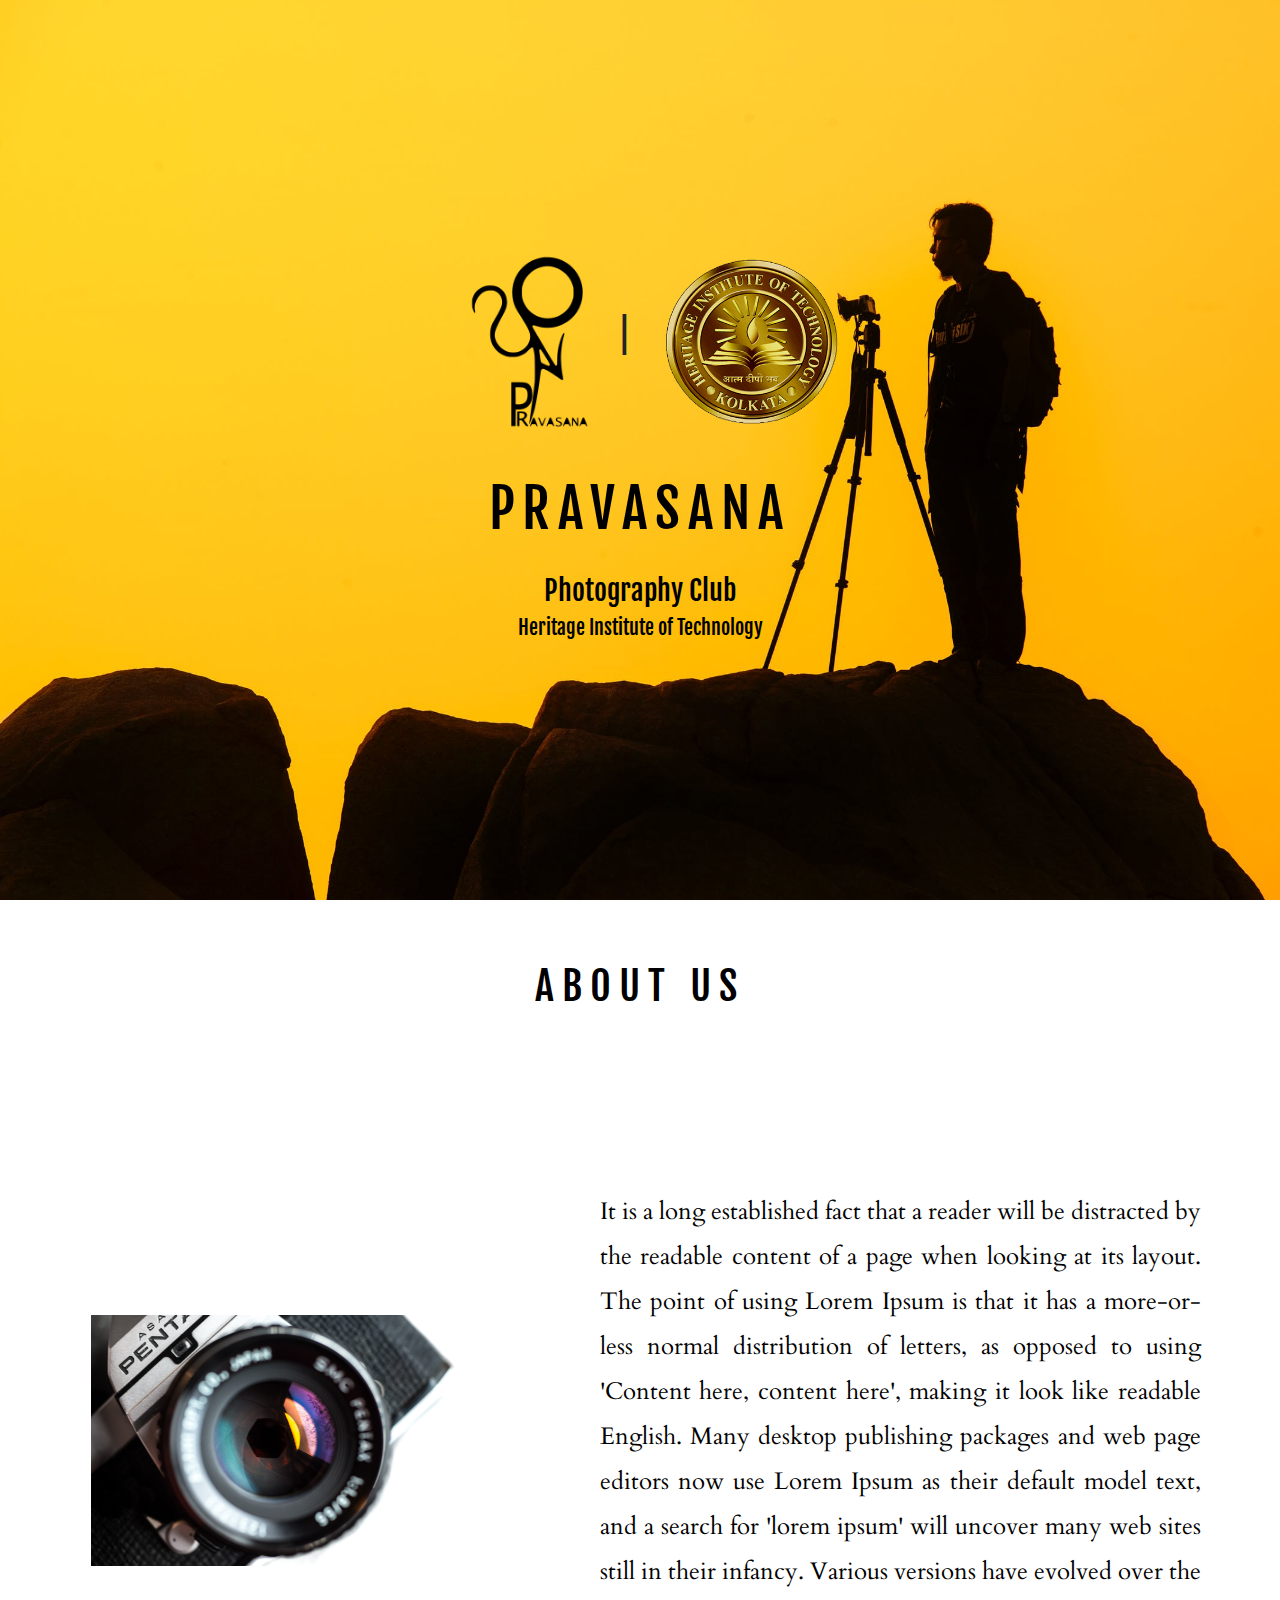
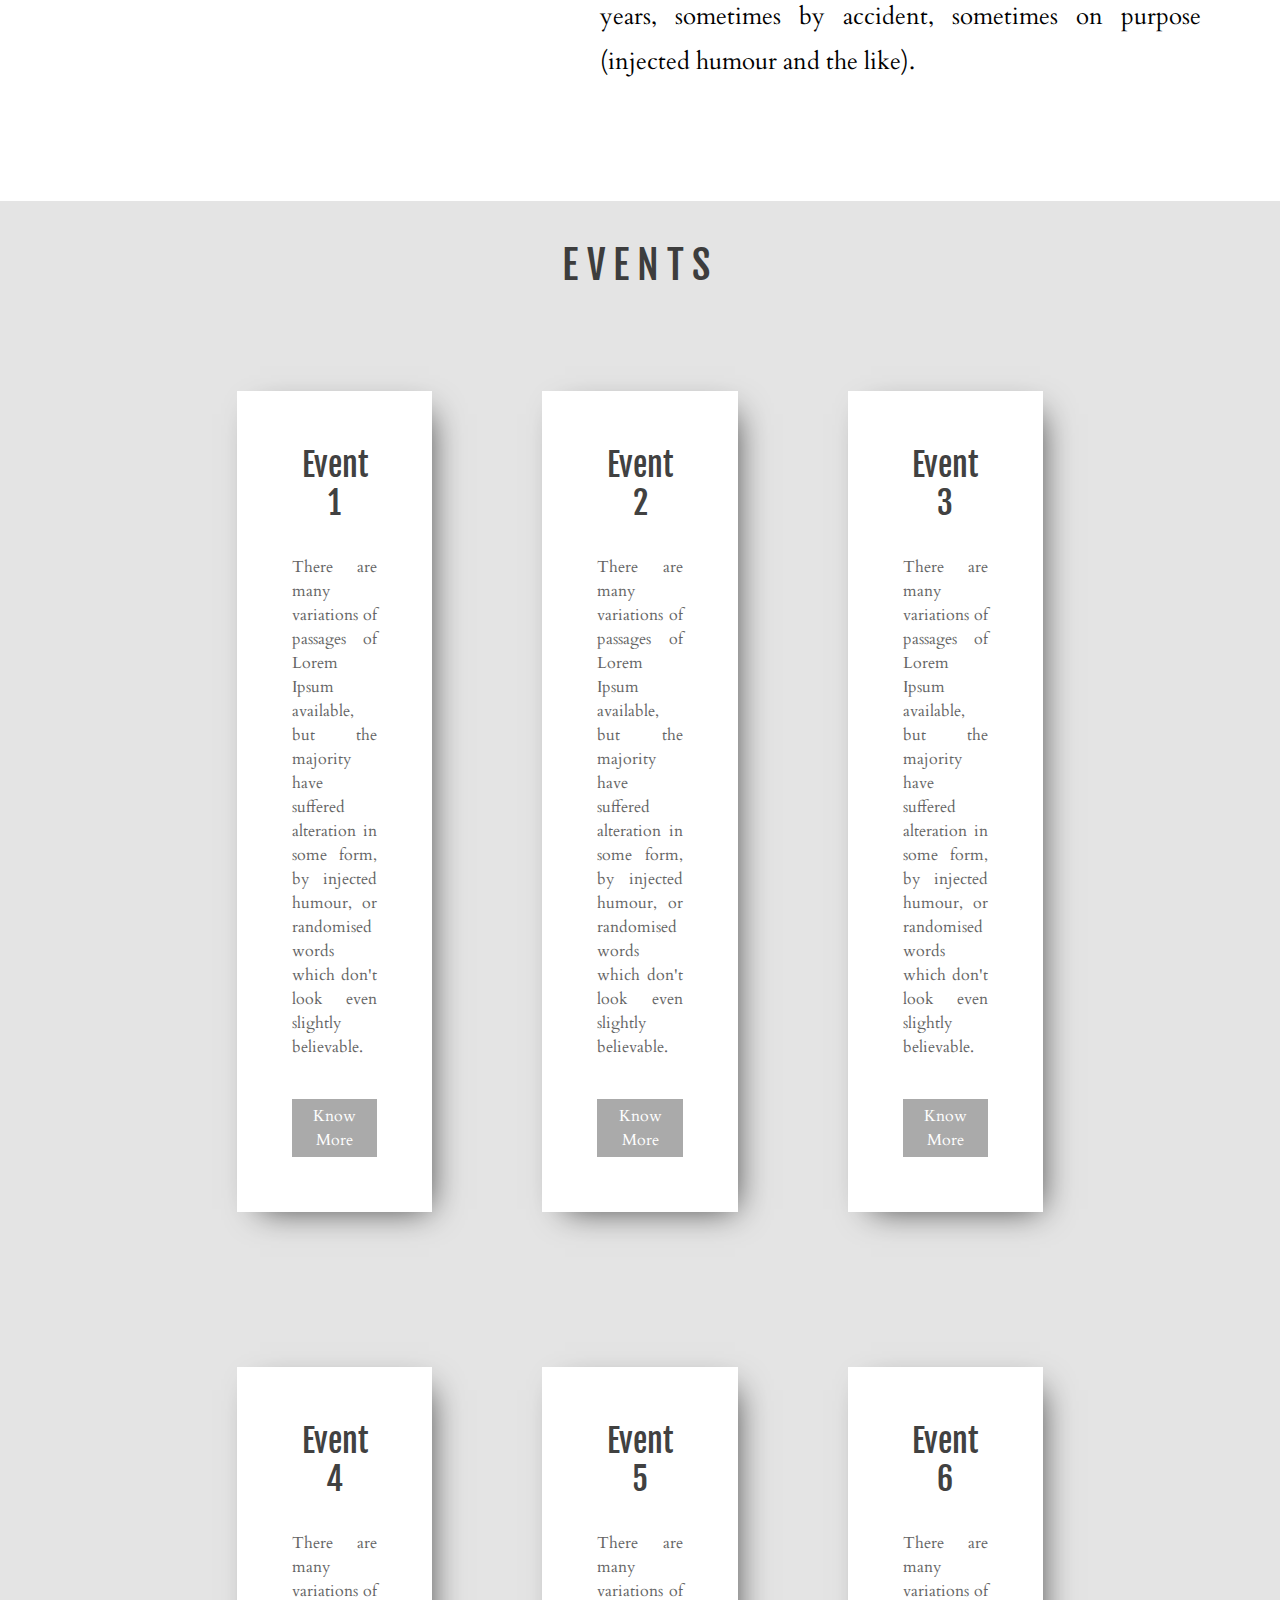
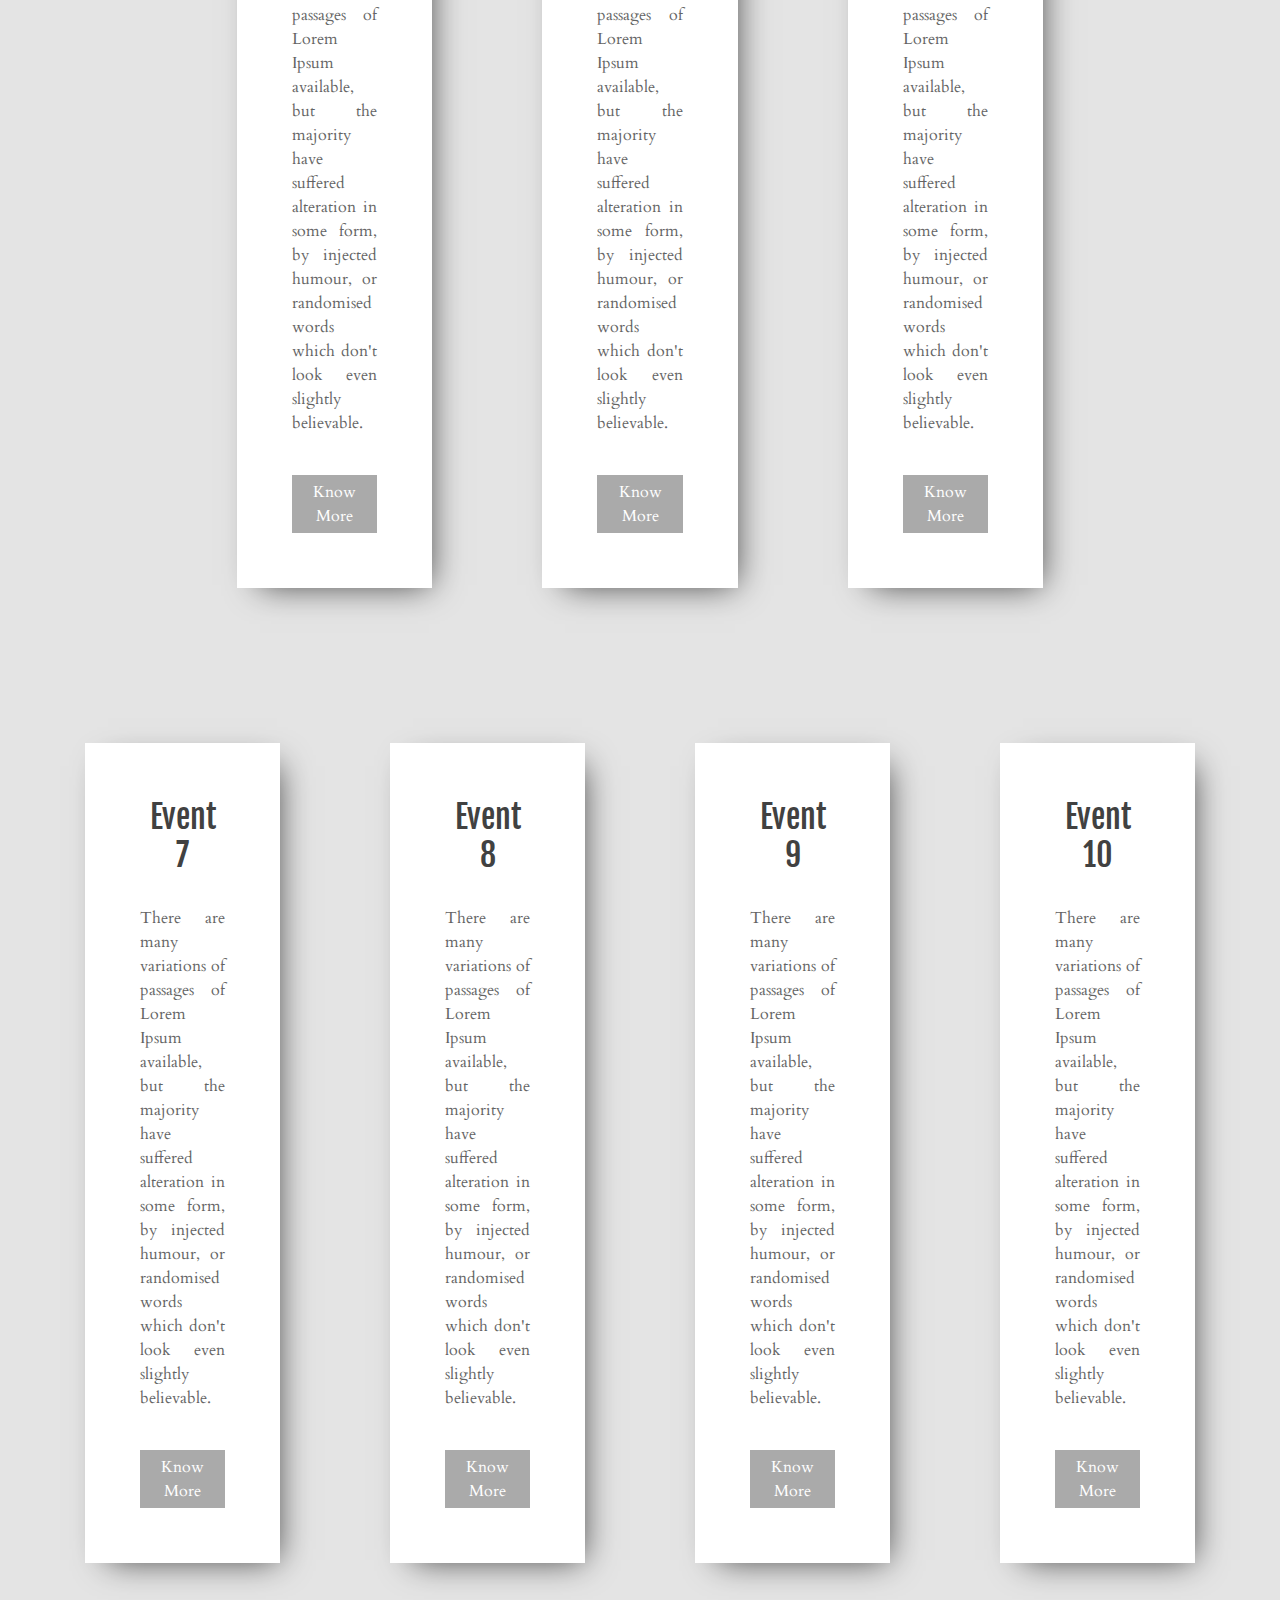
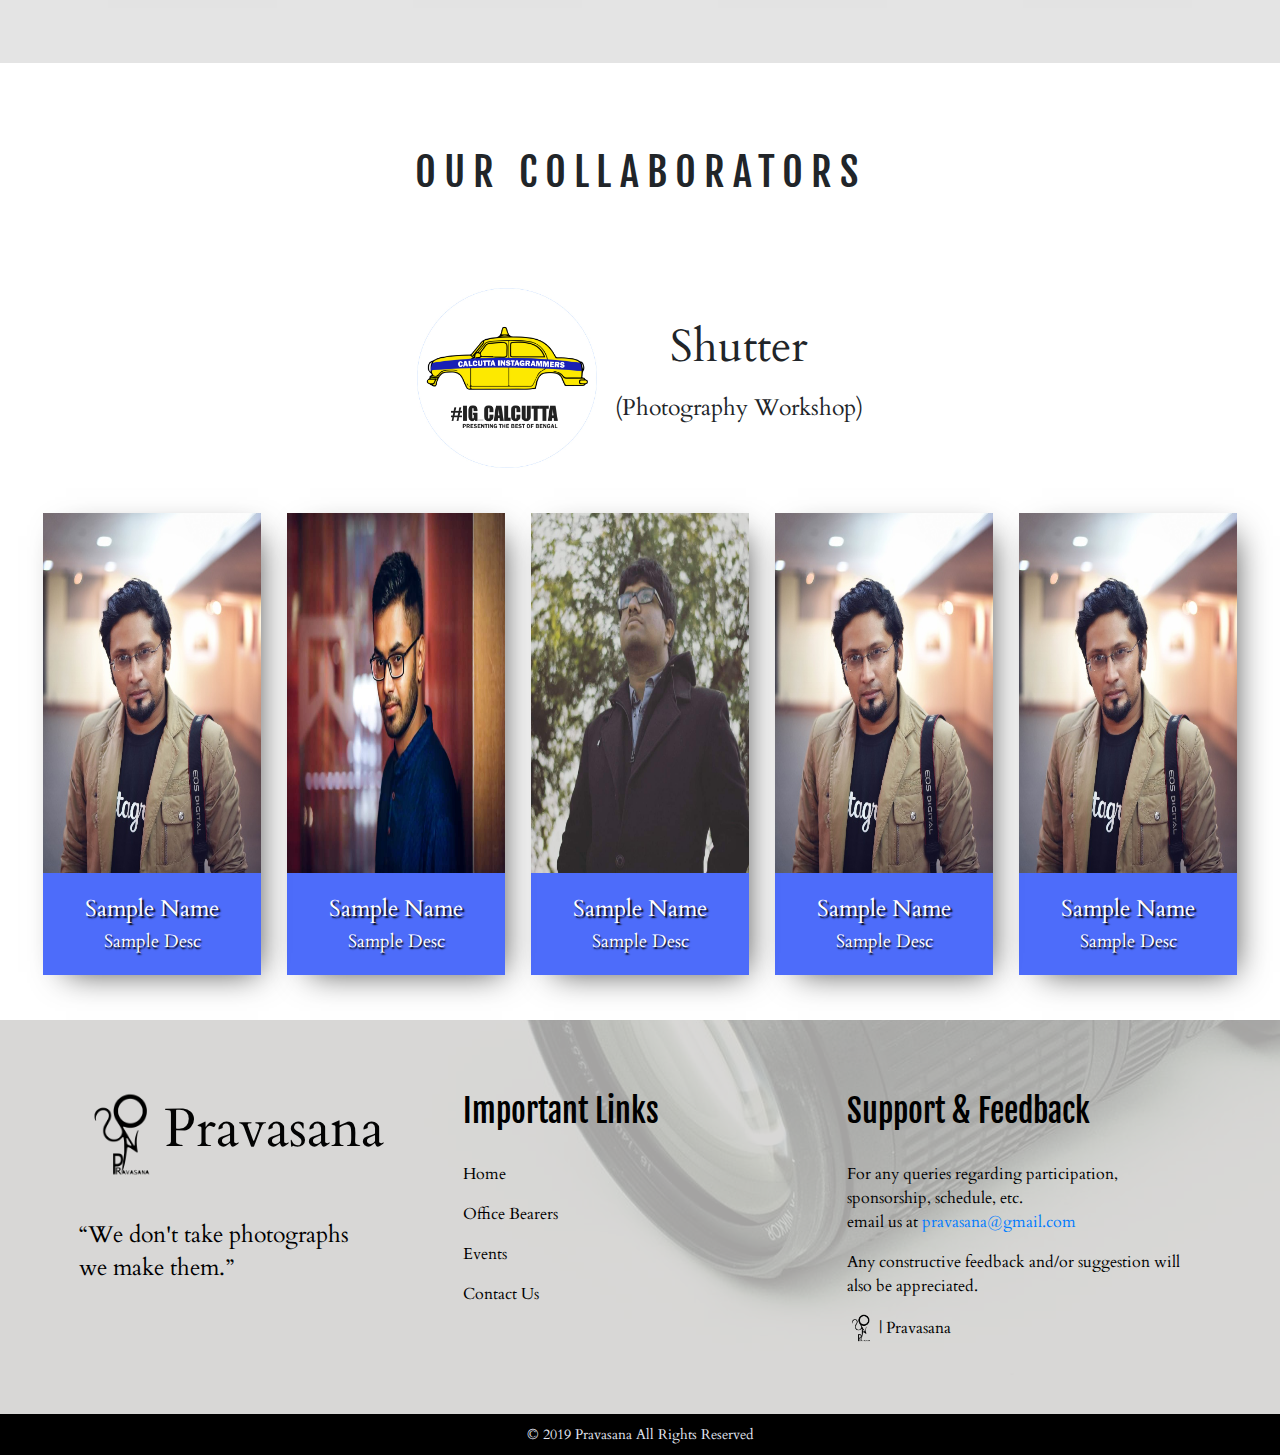
==== index.html @ 792d8a0f "designed the ui" ====
<!DOCTYPE html>
<html lang="en">
<head>
    <meta charset="UTF-8">
    <meta name="viewport" content="width=device-width, initial-scale=1.0">
    <meta http-equiv="X-UA-Compatible" content="ie=edge">
    <title>Pravasana | Home</title>
    <link rel="icon" type="image/ico" href="sources/pravasana_logo.png" />

    <!-- bootstrap CDN -->
    <link rel="stylesheet" href="https://maxcdn.bootstrapcdn.com/bootstrap/4.3.1/css/bootstrap.min.css">
    <script src="https://ajax.googleapis.com/ajax/libs/jquery/3.3.1/jquery.min.js"></script>
    <script src="https://cdnjs.cloudflare.com/ajax/libs/popper.js/1.14.7/umd/popper.min.js"></script>
    <script src="https://maxcdn.bootstrapcdn.com/bootstrap/4.3.1/js/bootstrap.min.js"></script>

    <!-- google fonts cdn -->
    <link href="https://fonts.googleapis.com/css?family=Fjalla+One" rel="stylesheet">
    <link href="https://fonts.googleapis.com/css?family=Cardo" rel="stylesheet">

    <!-- internal files -->
    <script src="./js/script.js"></script>
    <link rel="stylesheet" href="./css/styles.css">
</head>
<body>

    <div class="container-fluid" style="padding: 0px;">

        <div class="row">
            <div class="col-lg-12 landing">
                <div class="landing-logo">
                    <div class="landing-img">
                        <img src="./sources/pravasana_logo.png" alt="Pravasana Logo"><span style="font-size: 5vh;">|</span>&nbsp;&nbsp;&nbsp;&nbsp;&nbsp;&nbsp;
                        <img src="./sources/hit_logo.png" alt="HIT Logo">
                    </div>
                    <div class="landing-header">
                        <h1>PRAVASANA</h1>
                        <br>
                        <h3>Photography Club</h3>
                        <h5>Heritage Institute of Technology</h5>
                    </div>
                </div>
            </div>
        </div>

        <div class="row about-us">
            <div class="col-lg-12">
                <div class="row">
                    <div class="col-lg-12 about-us-header">
                        <h1>ABOUT US<h1>
                    </div>
                </div>
                <div class="row">
                    <div class="col-lg-5 about-us-img">
                        <img src="/sources/src4.jpg" alt="About Us img">
                    </div>
                    <div class="col-lg-7 about-us-text">
                        <h4>It is a long established fact that a reader will be distracted
                            by the readable content of a page when looking at its layout.
                            The point of using Lorem Ipsum is that it has a more-or-less normal
                            distribution of letters, as opposed to using 'Content here, content here',
                            making it look like readable English. Many desktop publishing packages and web
                            page editors now use Lorem Ipsum as their default model text, and a search for
                            'lorem ipsum' will uncover many web sites still in their infancy. Various versions
                            have evolved over the years, sometimes by accident,
                            sometimes on purpose (injected humour and the like).
                        </h4>
                    </div>
                </div>
            </div>
        </div>

        <div class="row events">
            <div class="col-lg-12">
                <div class="row">
                    <div class="col-lg-12 events-header">
                        <h1>EVENTS</h1>
                    </div>
                </div>
                <div class="row">
                    <div class="col-lg-12 events-card-cont">
                        <div class="event-card">
                            <h2>Event 1</h2>
                            <br>
                            <p>There are many variations of passages of Lorem Ipsum available, but the
                                majority have suffered alteration in some form, by injected humour, or
                                randomised words which don't look even slightly believable.
                            </p>
                            <br>
                            <center><button>Know More</button></center>
                        </div>
                        <div class="event-card">
                            <h2>Event 2</h2>
                            <br>
                            <p>There are many variations of passages of Lorem Ipsum available, but the
                                majority have suffered alteration in some form, by injected humour, or
                                randomised words which don't look even slightly believable.
                            </p>
                            <br>
                            <center><button>Know More</button></center>
                        </div>
                        <div class="event-card">
                            <h2>Event 3</h2>
                            <br>
                            <p>There are many variations of passages of Lorem Ipsum available, but the
                                majority have suffered alteration in some form, by injected humour, or
                                randomised words which don't look even slightly believable.
                            </p>
                            <br>
                            <center><button>Know More</button></center>
                        </div>
                    </div>
                    <div class="col-lg-12 events-card-cont">
                        <div class="event-card">
                            <h2>Event 4</h2>
                            <br>
                            <p>There are many variations of passages of Lorem Ipsum available, but the
                                majority have suffered alteration in some form, by injected humour, or
                                randomised words which don't look even slightly believable.
                            </p>
                            <br>
                            <center><button>Know More</button></center>
                        </div>
                        <div class="event-card">
                            <h2>Event 5</h2>
                            <br>
                            <p>There are many variations of passages of Lorem Ipsum available, but the
                                majority have suffered alteration in some form, by injected humour, or
                                randomised words which don't look even slightly believable.
                            </p>
                            <br>
                            <center><button>Know More</button></center>
                        </div>
                        <div class="event-card">
                            <h2>Event 6</h2>
                            <br>
                            <p>There are many variations of passages of Lorem Ipsum available, but the
                                majority have suffered alteration in some form, by injected humour, or
                                randomised words which don't look even slightly believable.
                            </p>
                            <br>
                            <center><button>Know More</button></center>
                        </div>
                    </div>
                    <div class="col-lg-12 events-card-cont">
                        <div class="event-card">
                            <h2>Event 7</h2>
                            <br>
                            <p>There are many variations of passages of Lorem Ipsum available, but the
                                majority have suffered alteration in some form, by injected humour, or
                                randomised words which don't look even slightly believable.
                            </p>
                            <br>
                            <center><button>Know More</button></center>
                        </div>
                        <div class="event-card">
                            <h2>Event 8</h2>
                            <br>
                            <p>There are many variations of passages of Lorem Ipsum available, but the
                                majority have suffered alteration in some form, by injected humour, or
                                randomised words which don't look even slightly believable.
                            </p>
                            <br>
                            <center><button>Know More</button></center>
                        </div>
                        <div class="event-card">
                            <h2>Event 9</h2>
                            <br>
                            <p>There are many variations of passages of Lorem Ipsum available, but the
                                majority have suffered alteration in some form, by injected humour, or
                                randomised words which don't look even slightly believable.
                            </p>
                            <br>
                            <center><button>Know More</button></center>
                        </div>
                        <div class="event-card">
                            <h2>Event 10</h2>
                            <br>
                            <p>There are many variations of passages of Lorem Ipsum available, but the
                                majority have suffered alteration in some form, by injected humour, or
                                randomised words which don't look even slightly believable.
                            </p>
                            <br>
                            <center><button>Know More</button></center>
                        </div>
                    </div>
                </div>
            </div>
        </div>

        <div class="row">
            <div class="col-lg-12 our-collab">
                <div class="row">
                    <div class="col-lg-12 our-collab-header">
                        <h1>OUR COLLABORATORS</h1>
                    </div>
                </div>
                <div class="row">
                    <div class="col-lg-12 our-collab-logo">
                        <img src="./sources/cal_ig.jpeg" alt="Calcutta IG'ers Logo"> &nbsp;&nbsp;&nbsp;&nbsp;
                        <h1>Shutter </br> <span style="font-size:2.5vh;">(Photography Workshop)</span></h1>
                    </div>
                    <div class="col-lg-12 our-collab-igers">
                        <div class="collab-card">
                            <img src="./sources/sammaya.png" alt="">
                            <div class="collab-desc">
                                <h1>Sample Name</h1>
                                <h4>Sample Desc</h4>
                            </div>
                        </div>
                        <div class="collab-card">
                            <img src="./sources/anamitra.jpeg" alt="">
                            <div class="collab-desc">
                                <h1>Sample Name</h1>
                                <h4>Sample Desc</h4>
                            </div>
                        </div>
                        <div class="collab-card">
                            <img src="./sources/shubhayu.jpeg" alt="">
                            <div class="collab-desc">
                                <h1>Sample Name</h1>
                                <h4>Sample Desc</h4>
                            </div>
                        </div>
                        <div class="collab-card">
                            <img src="./sources/sammaya.png" alt="">
                            <div class="collab-desc">
                                <h1>Sample Name</h1>
                                <h4>Sample Desc</h4>
                            </div>
                        </div>
                        <div class="collab-card">
                            <img src="./sources/sammaya.png" alt="">
                            <div class="collab-desc">
                                <h1>Sample Name</h1>
                                <h4>Sample Desc</h4>
                            </div>
                        </div>
                    </div>
                </div>
            </div>
        </div>

        <footer style="width:100%;">
            <div class="row foot1">
                <div class="col-lg-4">
                    <h2 class="footer-head1"><img src="./sources/pravasana_logo.png" alt="Pravasana Logo" width="85px">Pravasana</h2>
                    <p style="font-size: 2.5vh;"></br>
                    &ldquo;We don't take photographs</br>we make them.&rdquo;</p>
                </div>
                <div class="col-lg-4">
                    <h2 class="footer-head">Important Links</h2>
                    <br>
                    <p>Home</p>
                    <p>Office Bearers</p>
                    <p>Events</p>
                    <p>Contact Us</p>
                </div>
                <div class="col-lg-4">
                    <h2 class="footer-head">Support & Feedback</h2>
                    <br>
                    <p>For any queries regarding participation, sponsorship, schedule, etc. <br> email us at <a href="">pravasana@gmail.com</a></p>
                    <p>Any constructive feedback and/or suggestion will also be appreciated.</p>
                    <span class="footerLogo"><img src="./sources/pravasana_logo.png" alt="Pravasana Logo" width="28px"> <p style="display:inline;" >| Pravasana</p></span>
                </div>
            </div>
            <div class="row foot2">
                <div class="col-lg-12">
                    <p>&copy; 2019 Pravasana All Rights Reserved</p>
                </div>
            </div>
        </footer>

    </div>

</body>
</html>
---- css/styles.css ----
* {
    box-sizing: border-box;
}

html {
    scroll-behavior: smooth;
}

body {
    margin: 0px;
    overflow-x: hidden;
}

.row {
    margin: 0px;
}

/* LANDING SECTION BEGIN */
.landing {
    padding: 0;
    width: 100vw;
    min-height: 100vh;
    background-image: url('../sources/src2.jpg');
    background-size: cover;
    background-repeat: no-repeat;
    display: flex;
    align-items: center;
    justify-content: center;
}

.landing-logo {
    display: flex;
    align-items: center;
    justify-content: center;
    flex-direction: column;
}

.landing-logo .landing-img img {
    width: 20vh;
}

.landing-logo .landing-header {
    margin-top: 5vh;
    text-align: center;
    color: black;
    font-family: 'Fjalla One', sans-serif;
}

.landing-logo .landing-header h1 {
    font-size: 6vh;
    letter-spacing: 8px;
}

/* LANDING SECTION END */


/* ABOUT US BEGIN */

.about-us {
    min-height: 100vh;
    background-color: white;
}

.about-us-header {
    width: 100%;
    min-height: 20vh;
    display: flex;
    align-items: center;
    justify-content: center;
    font-size: 6vh;
    letter-spacing: 8px;
    color: black;
    font-family: 'Fjalla One', sans-serif;
}

.about-us .about-us-img {
    display: flex;
    align-items: center;
    justify-content: center;
}

.about-us img {
    width: 75%;
    max-height: 45vh;
}

.about-us .about-us-text {
    text-align: justify;
    padding: 5vw;
    display: flex;
    align-items: center;
    justify-content: center;
}

.about-us-text h4 {
    line-height: 5vh;
    color: black;
    font-family: 'Cardo', serif;
}

/* ABOUT US SECTION END */


/* EVENTS SECTION BEGIN */

.events {
    background-color: rgb(228, 228, 228);
    color: white;
    min-height: 40vh;
}

.events-header {
    min-height: 15vh;
    width: 100%;
    display: flex;
    align-items: center;
    justify-content: center;
    font-size: 6vh;
    letter-spacing: 8px;
    color: rgb(61, 61, 61);
    font-family: 'Fjalla One', sans-serif;
}

.events-card-cont .event-card {
    font-family: 'Cardo', serif;
    margin: 55px;
    text-align: justify;
    color: rgb(100, 100, 100);
    background-color: #ffffff;  /* fallback for old browsers */
    -webkit-box-shadow: 10px 10px 32px -13px rgba(0,0,0,0.75);
    -moz-box-shadow: 10px 10px 32px -13px rgba(0,0,0,0.75);
    box-shadow: 10px 10px 32px -13px rgba(0,0,0,0.75);
    transition: 0.3s;
}

.events-card-cont .event-card:hover {
    -webkit-box-shadow: 10px 10px 32px -6px rgba(0,0,0,0.75);
    -moz-box-shadow: 10px 10px 32px -6px rgba(0,0,0,0.75);
    box-shadow: 10px 10px 32px -6px rgba(0,0,0,0.75);
}

.event-card h2 {
    text-align: center;
    color: rgb(65, 65, 65);
    font-family: 'Fjalla One', sans-serif;
}

.event-card button {
    border: 0;
    padding: 5px 10px;
    color: white;
    background-color: rgb(170, 170, 170);
}

/* EVENTS SECTION END */


/* COLLABORATORS SECTION BEGIN */

.our-collab {
    min-height: 100vh;
    background-color: white;
}

.our-collab-header {
    margin: 5vh auto;
    min-height: 15vh;
    width: 100%;
    display: flex;
    align-items: center;
    justify-content: center;
    font-size: 6vh;
    letter-spacing: 8px;
    text-align: center;
    font-family: 'Fjalla One', sans-serif;
}

.our-collab-logo {
    min-height: 20vh;
    width: 100%;
    margin: 0 auto;
    text-align: center;
    display: flex;
    align-items: center;
    justify-content: center;
}

.our-collab-logo img {
    height: 20vh;
}
.our-collab-logo h1 {
    font-size: 5vh;
    font-family: 'Cardo', serif;
}

.our-collab-igers {
    width: 100%;
    min-height: 50vh;
    display: flex;
    align-items: center;
    justify-content: center;
}

.our-collab-igers .collab-card {
    margin: 5vh 1vw;
    overflow: hidden;
    background-color: #002df8b2;
    color: white;
    -webkit-box-shadow: 10px 10px 32px -13px rgba(0,0,0,0.75);
    -moz-box-shadow: 10px 10px 32px -13px rgba(0,0,0,0.75);
    box-shadow: 10px 10px 32px -13px rgba(0,0,0,0.75);
    transition: 0.3s;
}

.our-collab-igers .collab-card:hover {
    -webkit-box-shadow: 10px 10px 32px -6px rgba(0,0,0,0.75);
    -moz-box-shadow: 10px 10px 32px -6px rgba(0,0,0,0.75);
    box-shadow: 10px 10px 32px -6px rgba(0,0,0,0.75);
}

.collab-card img {
    height: 40vh;
    width: 100%;
}

.collab-desc {
    min-height: 7vh;
    width: 100%;
    display: flex;
    align-items: center;
    justify-content: center;
    flex-direction: column;
}

.collab-card h1, .collab-card h4 {
    text-align: center;
    font-size: 6vh;
    text-shadow: 1.5px 1.5px 1.5px black;
    font-family: 'Cardo', serif;
}

/**/


/* START OF FOOTER */

footer {
    max-height: 55vh;
    background-image: url('../sources/src1.jpeg');
}

.foot1 {
    background-color: #cecdcbcb;
    color: #000000;
    padding: 8vh 5vw;
    margin: 0;
}

.footer-head {
    font-family: 'Fjalla One', sans-serif;
}

.foot1 p,
.foot2 {
    font-family: 'Cardo', serif;
}

.footer-head1 {
    font-family: 'Cardo', serif;
    font-size: 6vh;
    color: rgb(3, 3, 3);
}

.foot2 {
    text-align: center;
    font-size: 14px;
    padding: 10px;
    background-color: black;
    color: #e3e6f2;
    margin: 0;
}

.foot2.col-lg-12 {
    display: flex;
    align-items: center;
    justify-content: center;
}

.foot2 p {
    margin: 0;
}

/* END OF FOOTER */


/* Small screens */

@media screen and (max-width: 720px) {

    .landing-logo {
        width: 100%;
        height: 100%;
    }

    .about-us .about-us-text {
        margin: 5vh 2vw;
    }

    .about-us .about-us-img {
        min-height: 40vh;
    }

    .events-card-cont {
        min-height: 30vh;
        width: 100%;
        display: flex;
        align-items: center;
        justify-content: center;
        flex-direction: column;
    }

    .events-card-cont .event-card {
        width: 75%;
        padding: 25px;
        min-height: 35vh;
    }

    .our-collab-logo {
        flex-direction: column;
    }

    .our-collab-igers .collab-card {
        width: 80vw;
    }

    .our-collab-igers {
        flex-direction: column;
    }

    .collab-card h1 {
        margin-top: 2.5vh;
        font-size: 3.5vh;
    }

    .collab-card h4 {
        font-size: 3vh;
        margin-bottom: 2.5vh;
    }

    .footer-head {
        padding-top: 11vh;
    }

    .foot1.col-lg-4:nth-child(2) {
        text-align: center;
    }

}

/* Large screens */

@media screen and (min-width: 720px) {

    .landing-logo {
        width: 45%;
        height: 60%;
        padding: 55px;
    }

    .about-us .about-us-text {
        margin: 5vh auto;
    }

    .about-us .about-us-img {
        min-height: 65vh;
    }

    .events-card-cont {
        min-height: 30vh;
        width: 100%;
        margin-bottom: 5vh;
        display: flex;
        align-items: center;
        justify-content: center;
    }

    .events-card-cont .event-card {
        width: 16%;
        padding: 55px;
        min-height: 35vh;
    }

    .our-collab-igers .collab-card {
        width: 25vw;
    }

    .our-collab-igers .collab-card {
        display: inline-block;
    }

    .collab-card h1 {
        margin-top: 2.5vh;
        font-size: 2.5vh;
    }

    .collab-card h4 {
        font-size: 2vh;
        margin-bottom: 2.5vh;
    }

    footer {
        background-position-y: 55vh;
    }

}
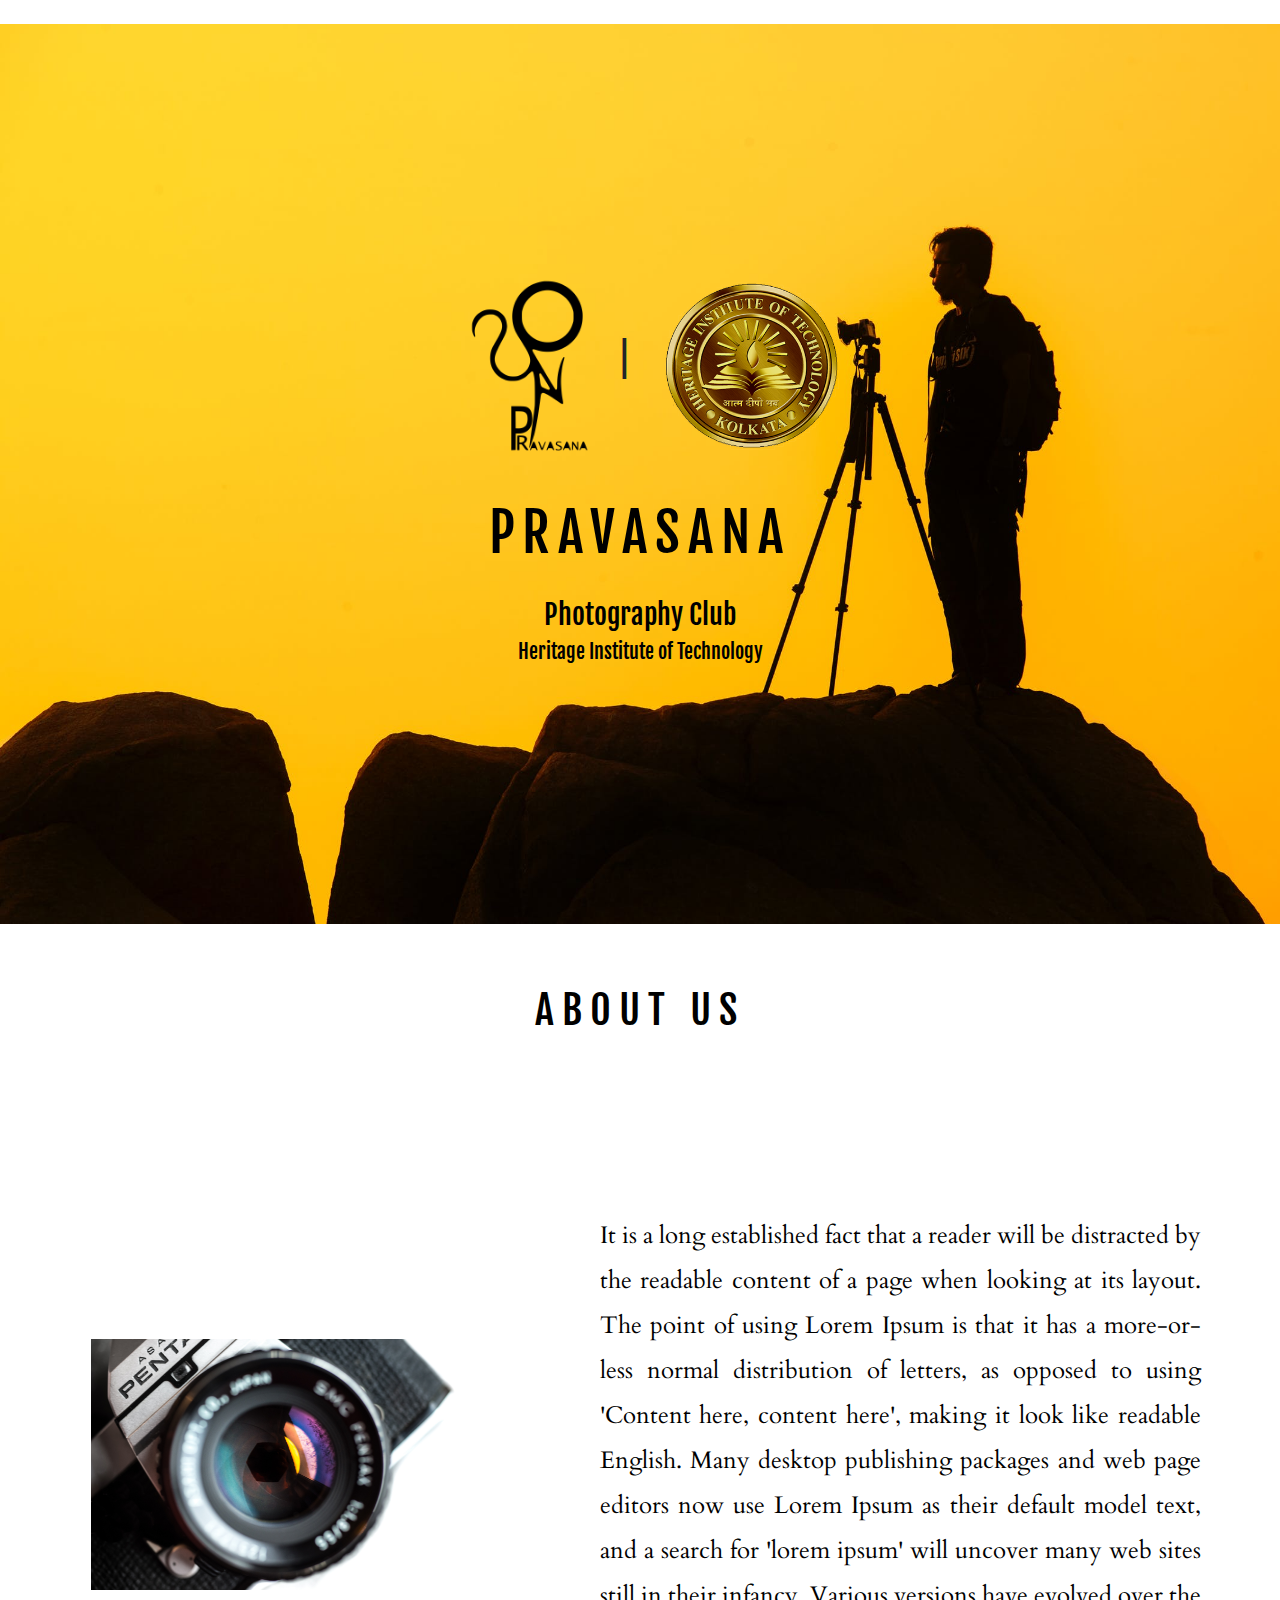
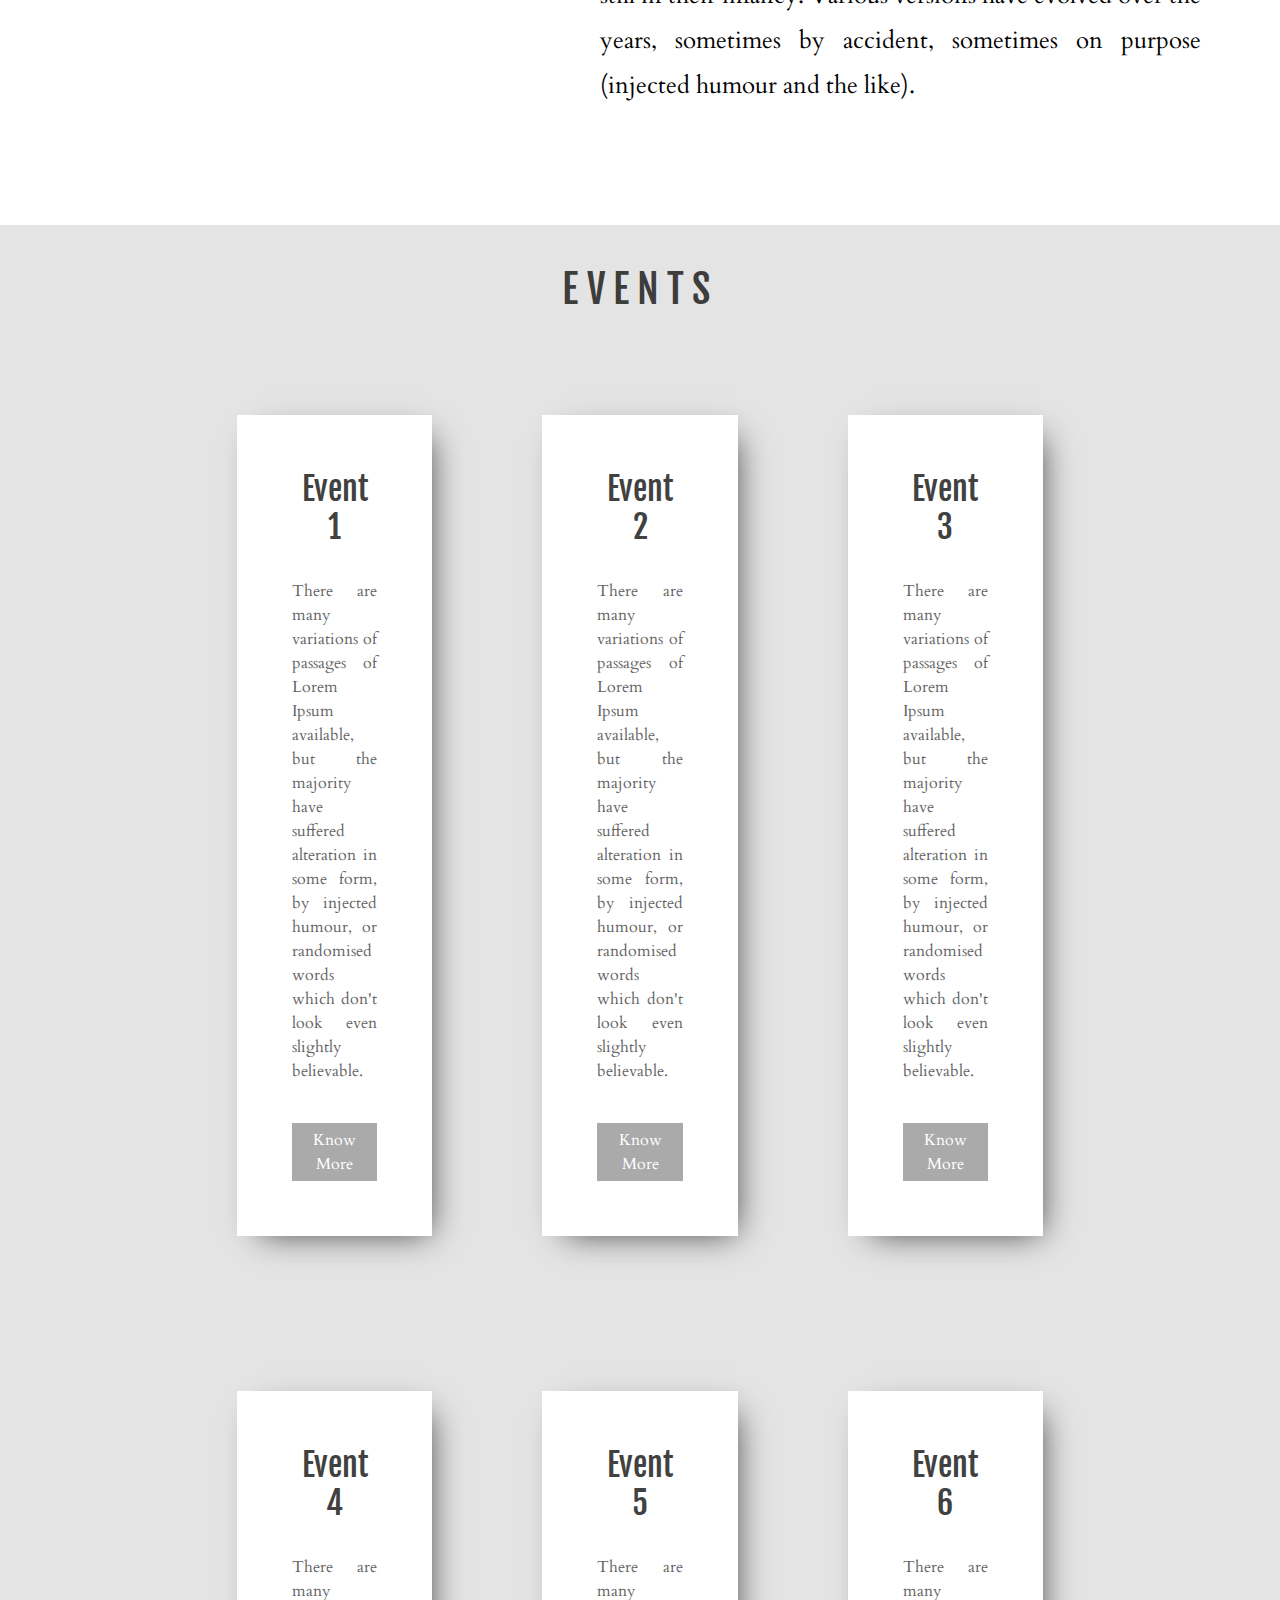
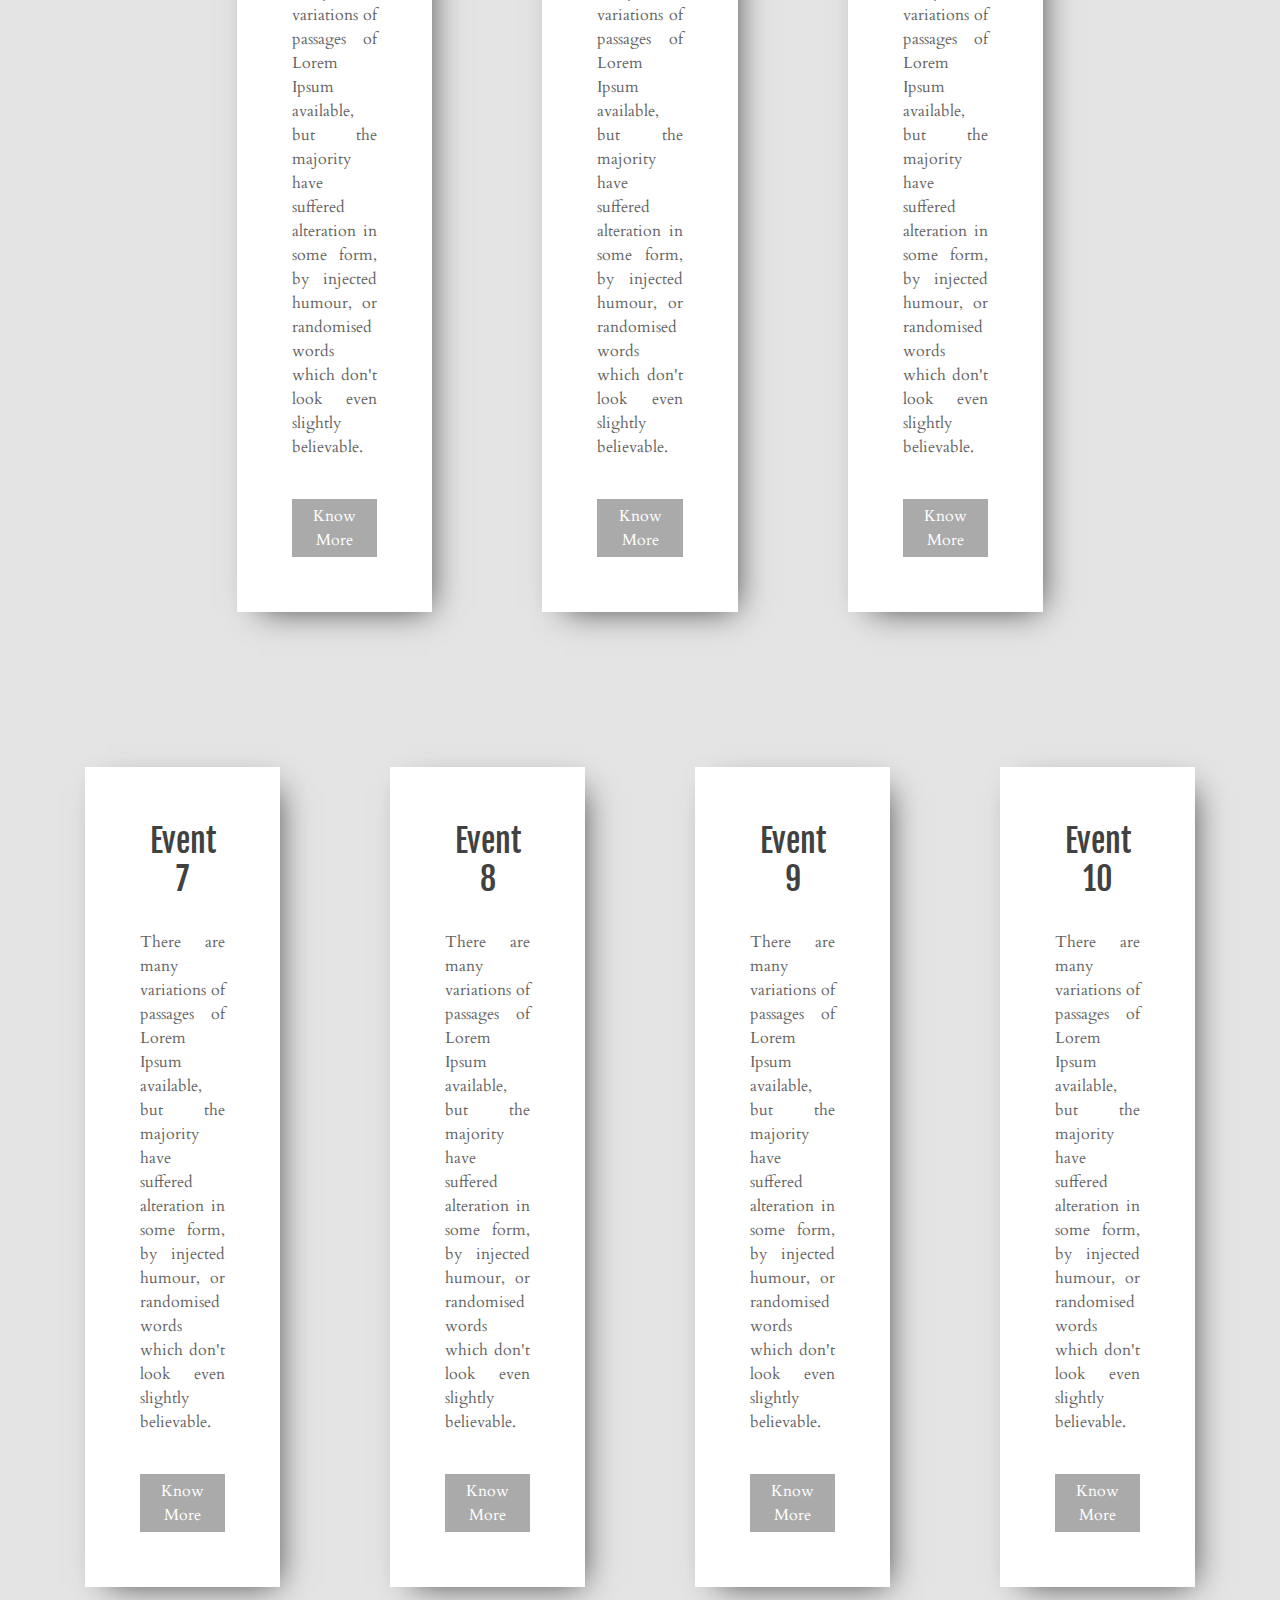
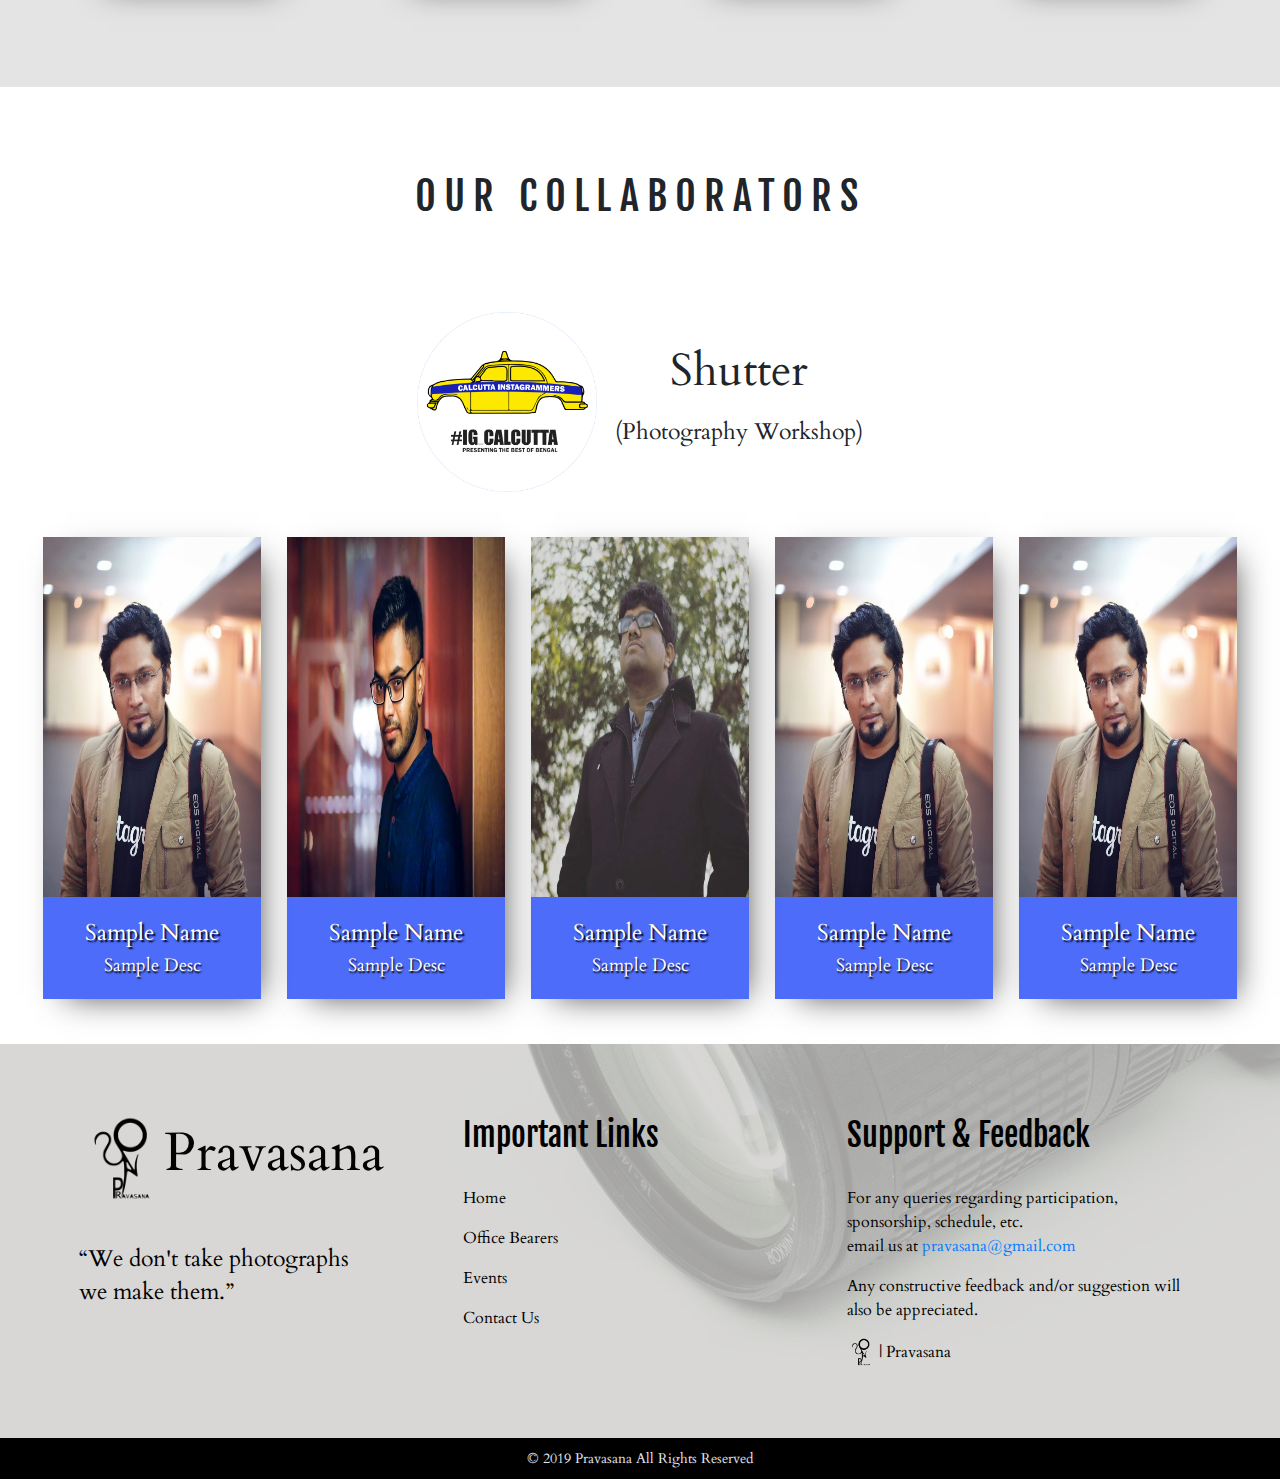
==== commit 34156b4f: "img src fixed" ====
--- a/index.html
+++ b/index.html
@@ -23,6 +23,10 @@
 </head>
 <body>
 
+    <div class="loader">
+        <img src="./sources/loader.gif" alt="">
+    </div>
+
     <div class="container-fluid" style="padding: 0px;">
 
         <div class="row">
@@ -51,7 +55,7 @@
                 </div>
                 <div class="row">
                     <div class="col-lg-5 about-us-img">
-                        <img src="/sources/src4.jpg" alt="About Us img">
+                        <img src="./sources/src4.jpg" alt="About Us img">
                     </div>
                     <div class="col-lg-7 about-us-text">
                         <h4>It is a long established fact that a reader will be distracted
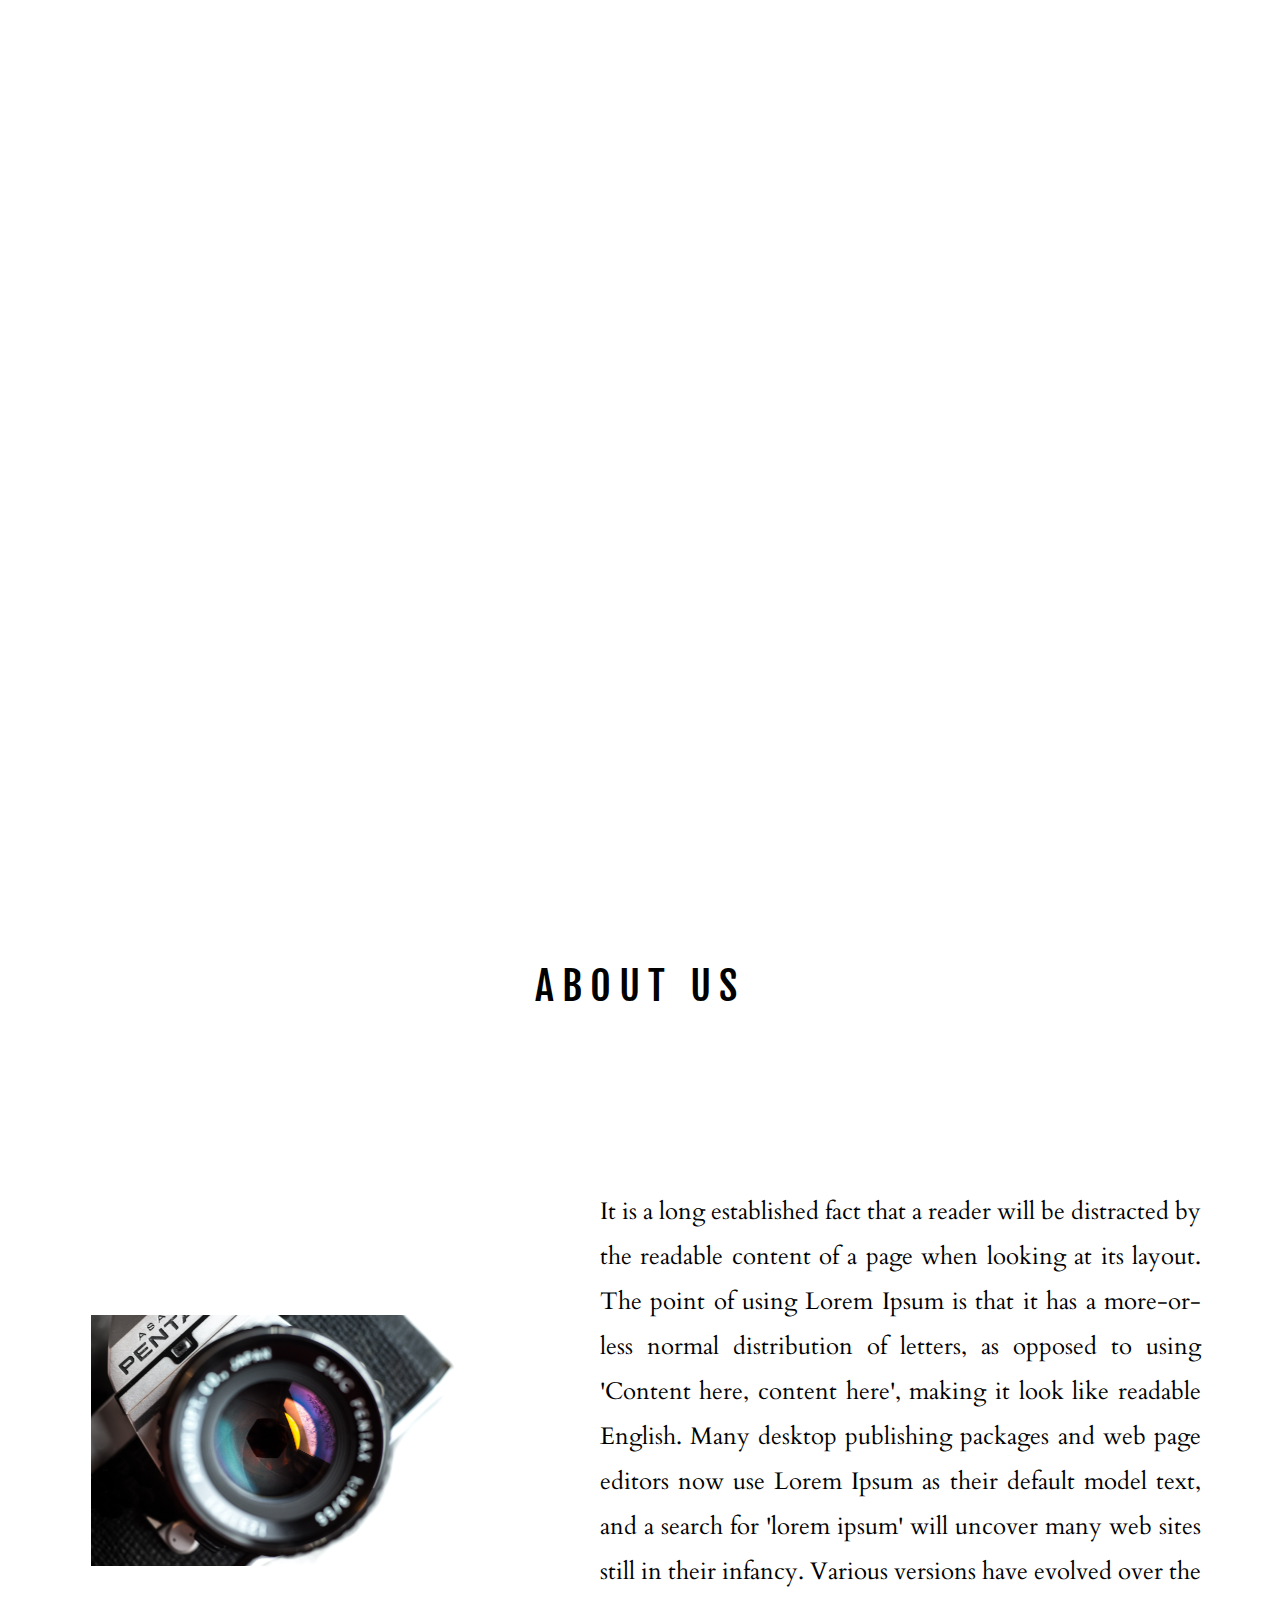
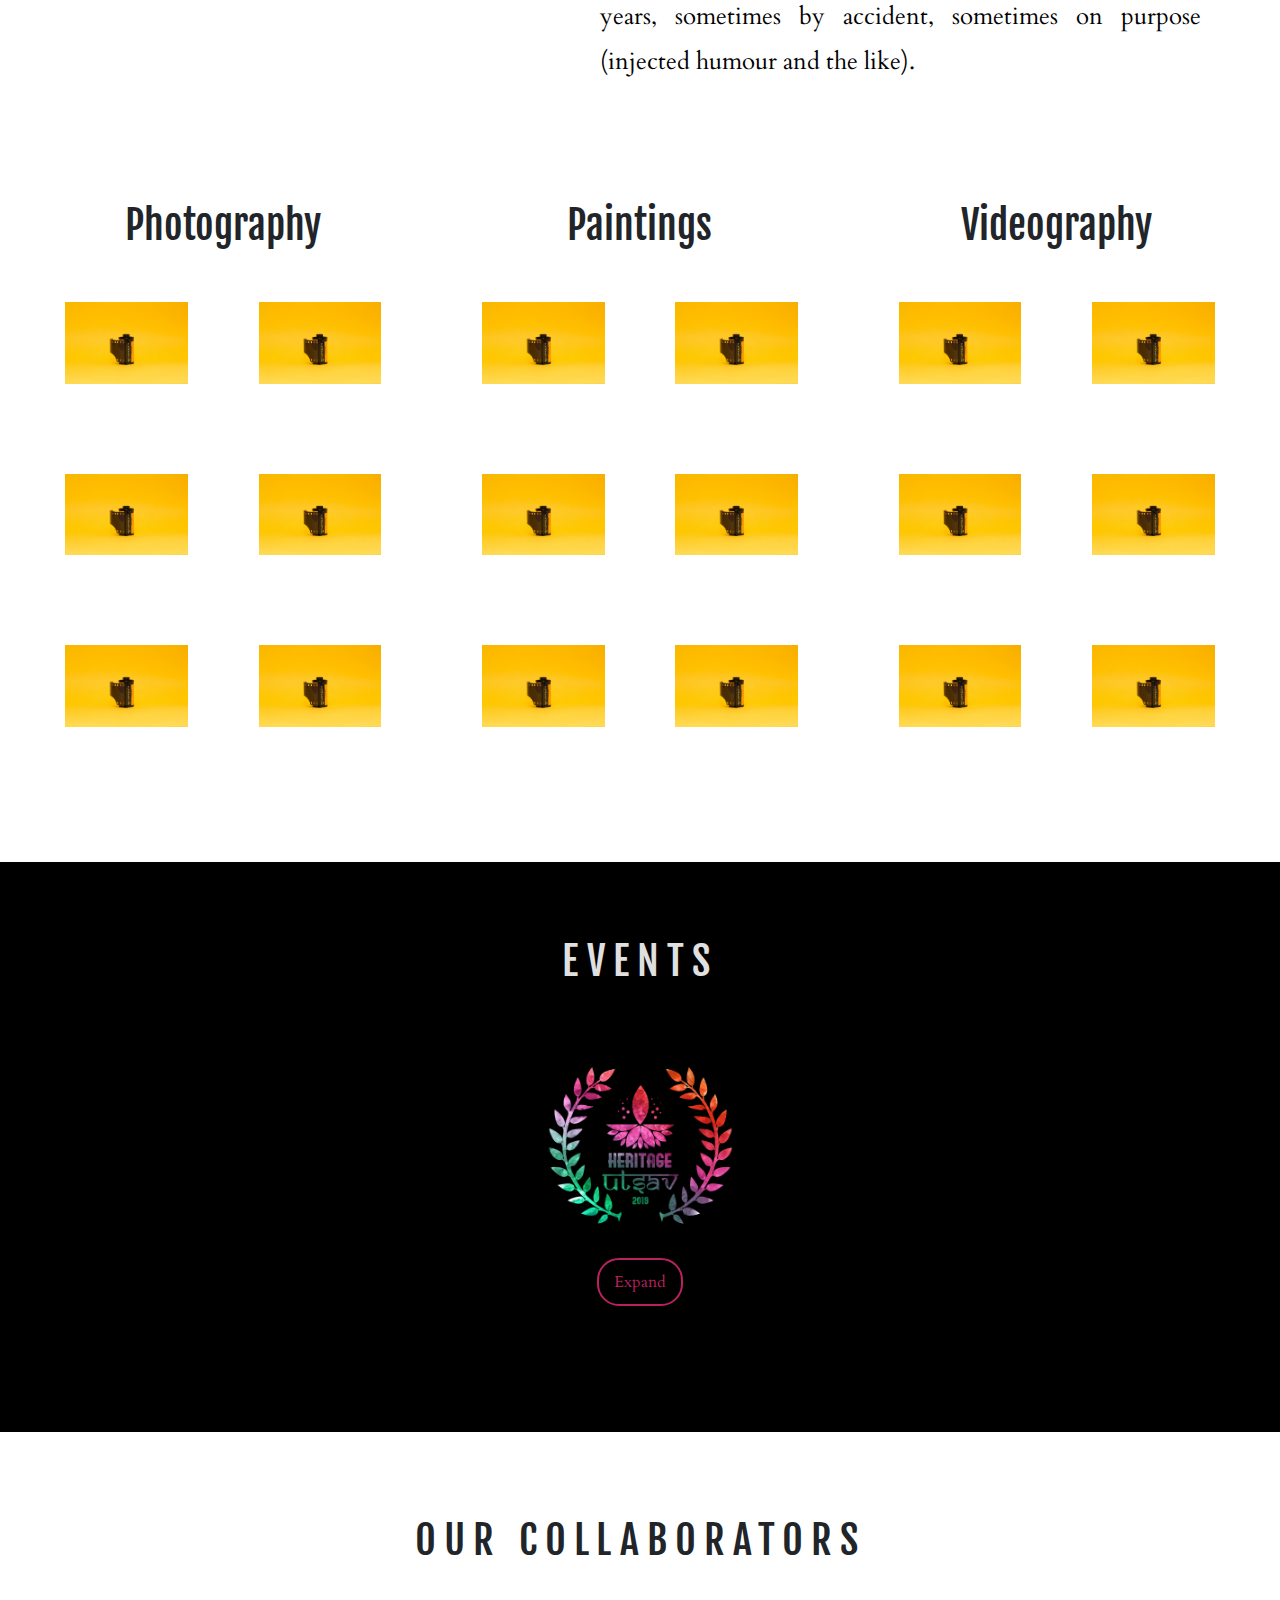
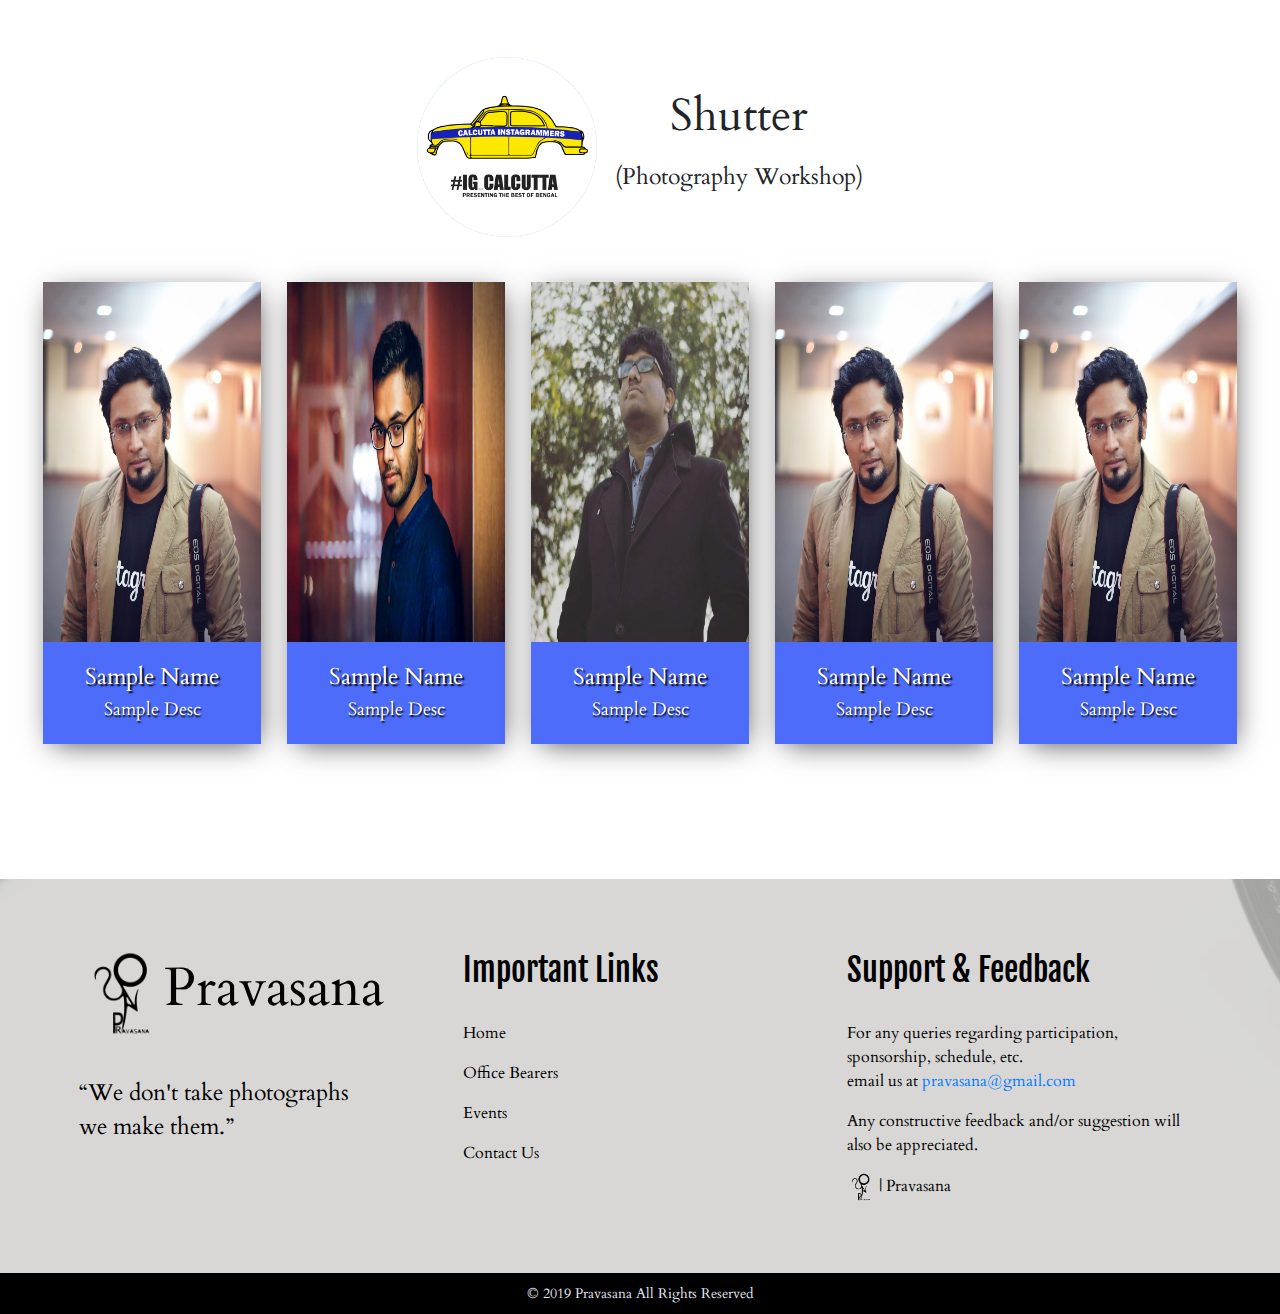
==== commit 5348216b: "ui fixes" ====
--- a/index.html
+++ b/index.html
@@ -39,7 +39,7 @@
                     <div class="landing-header">
                         <h1>PRAVASANA</h1>
                         <br>
-                        <h3>Photography Club</h3>
+                        <h3>Photography | Videography | Painting</h3>
                         <h5>Heritage Institute of Technology</h5>
                     </div>
                 </div>
@@ -69,18 +69,93 @@
                             sometimes on purpose (injected humour and the like).
                         </h4>
                     </div>
+                    <div class="col-lg-4 about-gallery">
+                        <h1>Photography</h1>
+                        <div class="row each-gallery">
+                            <div class="col-lg-6">
+                                <img src="./sources/src3.jpeg" alt="Gallery Img">
+                            </div>
+                            <div class="col-lg-6">
+                                <img src="./sources/src3.jpeg" alt="Gallery Img">
+                            </div>
+                            <div class="col-lg-6">
+                                <img src="./sources/src3.jpeg" alt="Gallery Img">
+                            </div>
+                            <div class="col-lg-6">
+                                <img src="./sources/src3.jpeg" alt="Gallery Img">
+                            </div>
+                            <div class="col-lg-6">
+                                <img src="./sources/src3.jpeg" alt="Gallery Img">
+                            </div>
+                            <div class="col-lg-6">
+                                <img src="./sources/src3.jpeg" alt="Gallery Img">
+                            </div>
+                        </div>
+                    </div>
+                    <div class="col-lg-4 about-gallery">
+                        <h1>Paintings</h1>
+                        <div class="row each-gallery">
+                            <div class="col-lg-6">
+                                <img src="./sources/src3.jpeg" alt="Gallery Img">
+                            </div>
+                            <div class="col-lg-6">
+                                <img src="./sources/src3.jpeg" alt="Gallery Img">
+                            </div>
+                            <div class="col-lg-6">
+                                <img src="./sources/src3.jpeg" alt="Gallery Img">
+                            </div>
+                            <div class="col-lg-6">
+                                <img src="./sources/src3.jpeg" alt="Gallery Img">
+                            </div>
+                            <div class="col-lg-6">
+                                <img src="./sources/src3.jpeg" alt="Gallery Img">
+                            </div>
+                            <div class="col-lg-6">
+                                <img src="./sources/src3.jpeg" alt="Gallery Img">
+                            </div>
+                        </div>
+                    </div>
+                    <div class="col-lg-4 about-gallery">
+                        <h1>Videography</h1>
+                        <div class="row each-gallery">
+                            <div class="col-lg-6">
+                                <img src="./sources/src3.jpeg" alt="Gallery Img">
+                            </div>
+                            <div class="col-lg-6">
+                                <img src="./sources/src3.jpeg" alt="Gallery Img">
+                            </div>
+                            <div class="col-lg-6">
+                                <img src="./sources/src3.jpeg" alt="Gallery Img">
+                            </div>
+                            <div class="col-lg-6">
+                                <img src="./sources/src3.jpeg" alt="Gallery Img">
+                            </div>
+                            <div class="col-lg-6">
+                                <img src="./sources/src3.jpeg" alt="Gallery Img">
+                            </div>
+                            <div class="col-lg-6">
+                                <img src="./sources/src3.jpeg" alt="Gallery Img">
+                            </div>
+                        </div>
+                    </div>
                 </div>
             </div>
         </div>
 
         <div class="row events">
-            <div class="col-lg-12">
+            <div class="col-lg-12" style="padding: 0px;">
                 <div class="row">
                     <div class="col-lg-12 events-header">
                         <h1>EVENTS</h1>
                     </div>
                 </div>
                 <div class="row">
+                    <div class="col-lg-12 event-utsav">
+                        <img src="./sources/logo.png" alt="">
+                        <button>Expand</button>
+                    </div>
+                </div>
+                <div class="row events-expand expanding">
                     <div class="col-lg-12 events-card-cont">
                         <div class="event-card">
                             <h2>Event 1</h2>
--- a/css/styles.css
+++ b/css/styles.css
@@ -1,5 +1,9 @@
 * {
     box-sizing: border-box;
+}
+
+*:focus {
+    outline: 0 !important;
 }
 
 html {
@@ -14,6 +18,35 @@
 .row {
     margin: 0px;
 }
+
+/* START OF LOADER */
+
+.loader {
+    position: fixed;
+    z-index: 999999;
+    top: 0;
+    left: 0;
+    width: 100%;
+    height: 100%;
+    background-color: rgb(255, 255, 255);
+    display: flex;
+    justify-content: center;
+    align-items: center;
+}
+
+.loader.hidden {
+    animation: fadeOut 1s;
+    animation-fill-mode: forwards;
+}
+
+@keyframes fadeOut {
+    100% {
+        opacity: 0;
+        visibility: hidden;
+    }
+}
+
+/* END OF LOADER */
 
 /* LANDING SECTION BEGIN */
 .landing {
@@ -59,6 +92,7 @@
 .about-us {
     min-height: 100vh;
     background-color: white;
+    margin-bottom: 10vh;
 }
 
 .about-us-header {
@@ -98,15 +132,44 @@
     font-family: 'Cardo', serif;
 }
 
+.about-gallery {
+    min-height: 25vh;
+}
+
+.about-gallery h1 {
+    text-align: center;
+    font-family: 'Fjalla One', sans-serif;
+}
+
+.each-gallery .col-lg-6 {
+    display: flex;
+    align-items: center;
+    justify-content: center;
+}
+
+.each-gallery img {
+    margin: 5vh 2vw;
+}
+
 /* ABOUT US SECTION END */
 
 
 /* EVENTS SECTION BEGIN */
 
 .events {
-    background-color: rgb(228, 228, 228);
+    padding: 4vh 2vw;
     color: white;
+    background-color: #000000;
     min-height: 40vh;
+}
+
+.expanding {
+    background-color: rgb(224, 224, 224);
+}
+
+.events-expand {
+    display: none;
+    transition: 0.5s;
 }
 
 .events-header {
@@ -117,31 +180,57 @@
     justify-content: center;
     font-size: 6vh;
     letter-spacing: 8px;
-    color: rgb(61, 61, 61);
-    font-family: 'Fjalla One', sans-serif;
+    color: rgb(224, 224, 224);
+    font-family: 'Fjalla One', sans-serif;
+}
+
+.event-utsav {
+    min-height: 25vh;
+    background-color: #000000;
+    color: rgb(224, 224, 224);
+    display: flex;
+    align-items: center;
+    justify-content: center;
+    flex-direction: column;
+}
+
+.event-utsav img {
+    width: 25vh;
+}
+
+.event-utsav button {
+    border: 0;
+    color: rgb(185, 34, 92);
+    border-radius: 22px;
+    border: 2px solid rgb(185, 34, 92);
+    background-color: #e3e6f200;
+    padding: 10px 15px;
+    margin-bottom: 10vh;
+    font-family: 'Cardo', serif;
 }
 
 .events-card-cont .event-card {
+    border: 2px solid rgb(185, 34, 92);
     font-family: 'Cardo', serif;
     margin: 55px;
     text-align: justify;
-    color: rgb(100, 100, 100);
-    background-color: #ffffff;  /* fallback for old browsers */
-    -webkit-box-shadow: 10px 10px 32px -13px rgba(0,0,0,0.75);
-    -moz-box-shadow: 10px 10px 32px -13px rgba(0,0,0,0.75);
-    box-shadow: 10px 10px 32px -13px rgba(0,0,0,0.75);
+    color: rgb(224, 224, 224);
+    background-color: rgb(0, 0, 0);
+    -webkit-box-shadow: 3px 6px 28px -7px rgba(0,0,0,0.75);
+    -moz-box-shadow: 3px 6px 28px -7px rgba(0,0,0,0.75);
+    box-shadow: 3px 6px 28px -7px rgba(0,0,0,0.75);
     transition: 0.3s;
 }
 
 .events-card-cont .event-card:hover {
-    -webkit-box-shadow: 10px 10px 32px -6px rgba(0,0,0,0.75);
-    -moz-box-shadow: 10px 10px 32px -6px rgba(0,0,0,0.75);
-    box-shadow: 10px 10px 32px -6px rgba(0,0,0,0.75);
+    -webkit-box-shadow: 3px 6px 28px -1px rgba(0,0,0,0.75);
+    -moz-box-shadow: 3px 6px 28px -1px rgba(0,0,0,0.75);
+    box-shadow: 3px 6px 28px -1px rgba(0,0,0,0.75);
 }
 
 .event-card h2 {
     text-align: center;
-    color: rgb(65, 65, 65);
+    color: rgb(224, 224, 224);
     font-family: 'Fjalla One', sans-serif;
 }
 
@@ -149,7 +238,8 @@
     border: 0;
     padding: 5px 10px;
     color: white;
-    background-color: rgb(170, 170, 170);
+    background-color: rgba(224, 224, 224, 0);
+    border: 2px solid rgb(185, 34, 92);
 }
 
 /* EVENTS SECTION END */
@@ -160,6 +250,7 @@
 .our-collab {
     min-height: 100vh;
     background-color: white;
+    margin-bottom: 10vh;
 }
 
 .our-collab-header {
@@ -206,16 +297,16 @@
     overflow: hidden;
     background-color: #002df8b2;
     color: white;
-    -webkit-box-shadow: 10px 10px 32px -13px rgba(0,0,0,0.75);
-    -moz-box-shadow: 10px 10px 32px -13px rgba(0,0,0,0.75);
-    box-shadow: 10px 10px 32px -13px rgba(0,0,0,0.75);
+    -webkit-box-shadow: 3px 6px 28px -7px rgba(0,0,0,0.75);
+    -moz-box-shadow: 3px 6px 28px -7px rgba(0,0,0,0.75);
+    box-shadow: 3px 6px 28px -7px rgba(0,0,0,0.75);
     transition: 0.3s;
 }
 
 .our-collab-igers .collab-card:hover {
-    -webkit-box-shadow: 10px 10px 32px -6px rgba(0,0,0,0.75);
-    -moz-box-shadow: 10px 10px 32px -6px rgba(0,0,0,0.75);
-    box-shadow: 10px 10px 32px -6px rgba(0,0,0,0.75);
+    -webkit-box-shadow: 3px 6px 28px -1px rgba(0,0,0,0.75);
+    -moz-box-shadow: 3px 6px 28px -1px rgba(0,0,0,0.75);
+    box-shadow: 3px 6px 28px -1px rgba(0,0,0,0.75);
 }
 
 .collab-card img {
@@ -297,9 +388,21 @@
 
 @media screen and (max-width: 720px) {
 
+    .loader img {
+        width: 80vw;
+    }
+
+    .landing {
+        background-image: url('../sources/src3.jpeg');
+    }
+
     .landing-logo {
         width: 100%;
         height: 100%;
+    }
+
+    .landing-header h3 {
+        font-size: 4vw;
     }
 
     .about-us .about-us-text {
@@ -361,10 +464,18 @@
 
 @media screen and (min-width: 720px) {
 
+    .loader img {
+        width: 25vw;
+    }
+
     .landing-logo {
         width: 45%;
         height: 60%;
         padding: 55px;
+    }
+
+    .landing-header h3 {
+        font-size: 1.5vw;
     }
 
     .about-us .about-us-text {
@@ -409,6 +520,7 @@
     }
 
     footer {
+        background-position-x: 55vw;
         background-position-y: 55vh;
     }
 
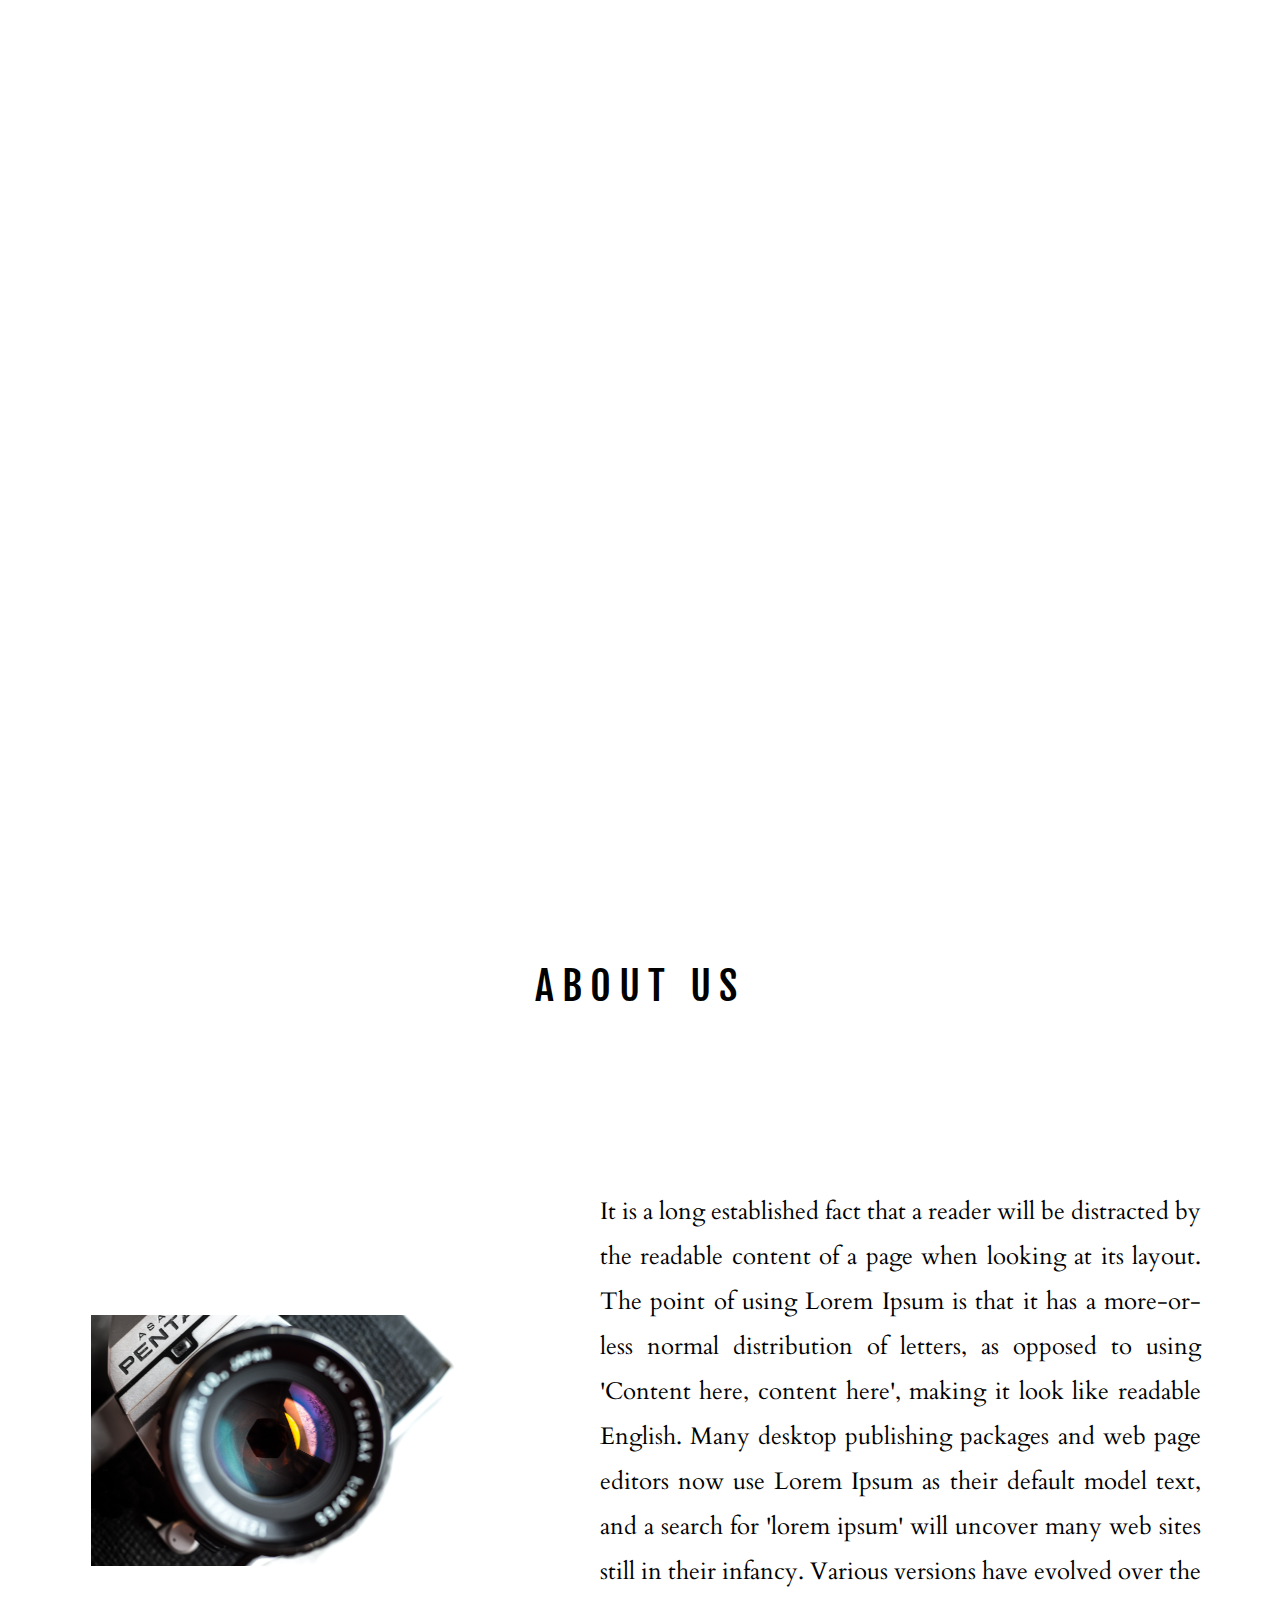
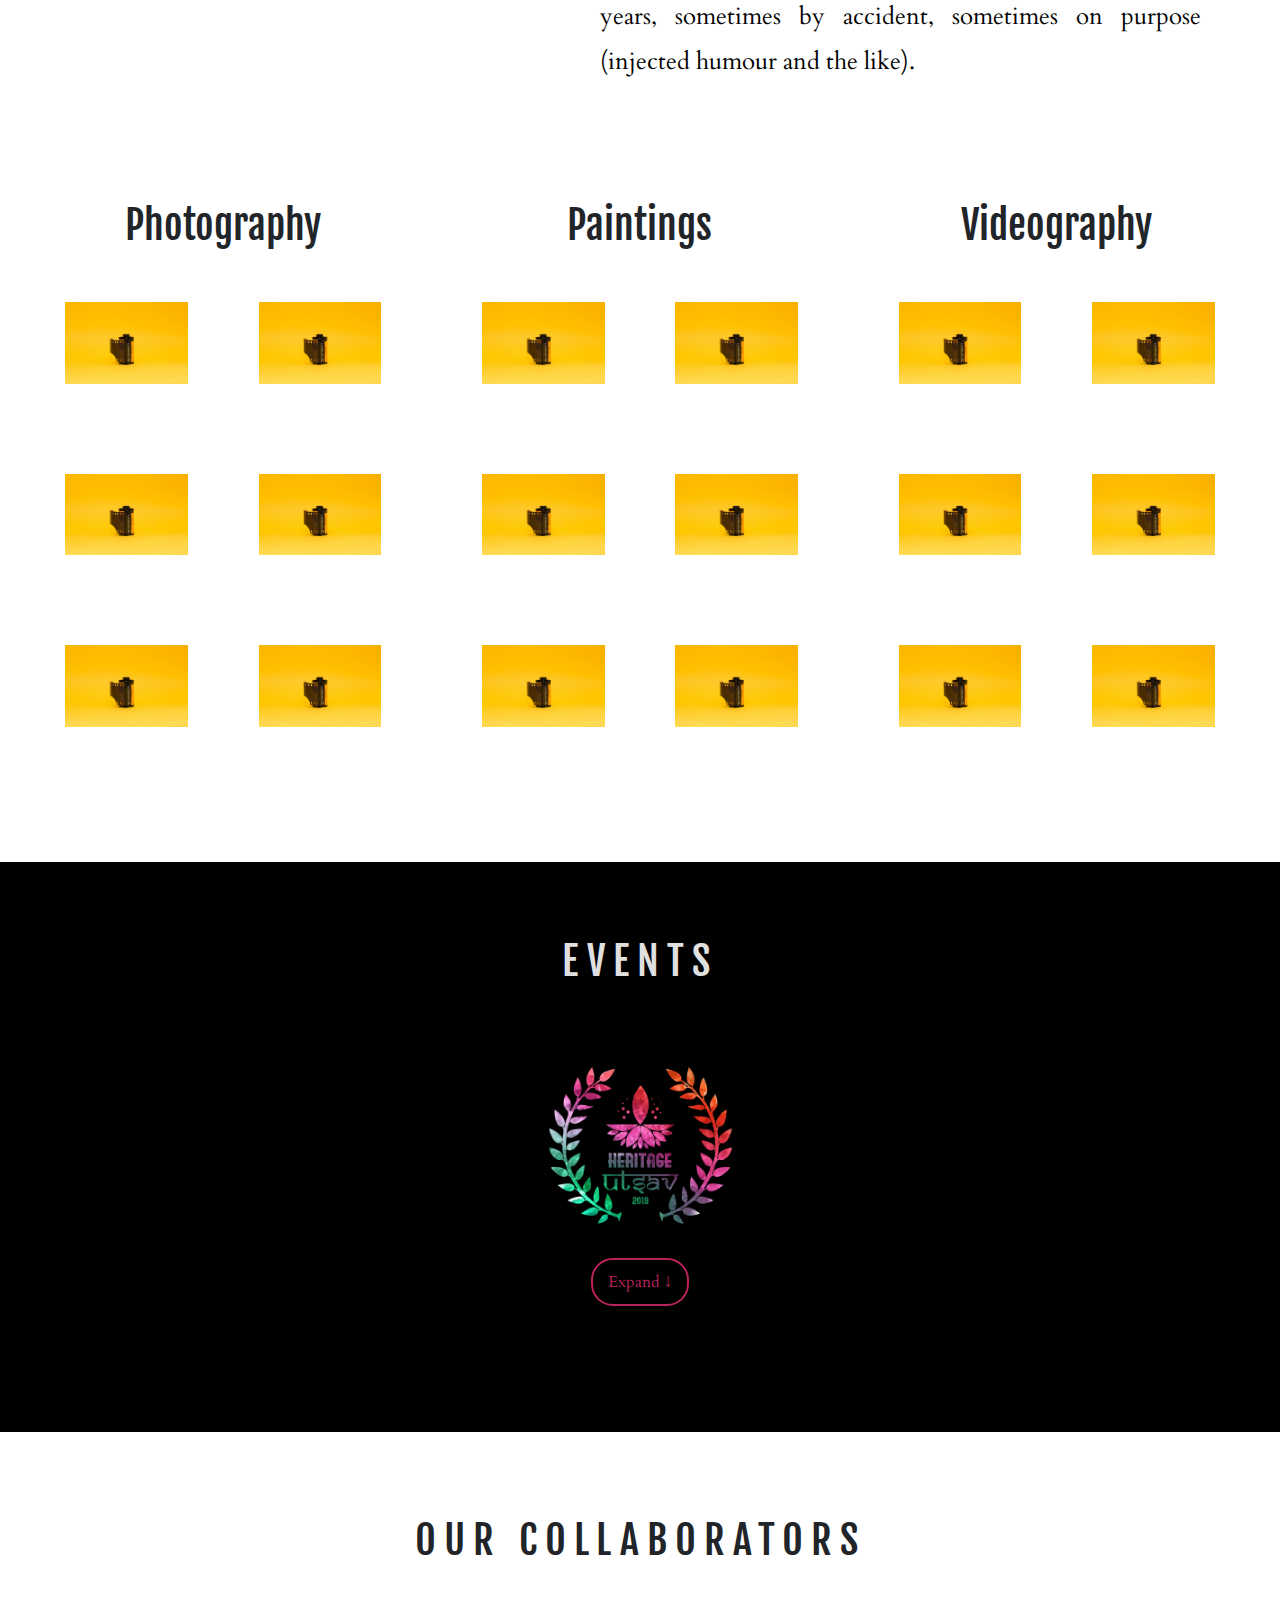
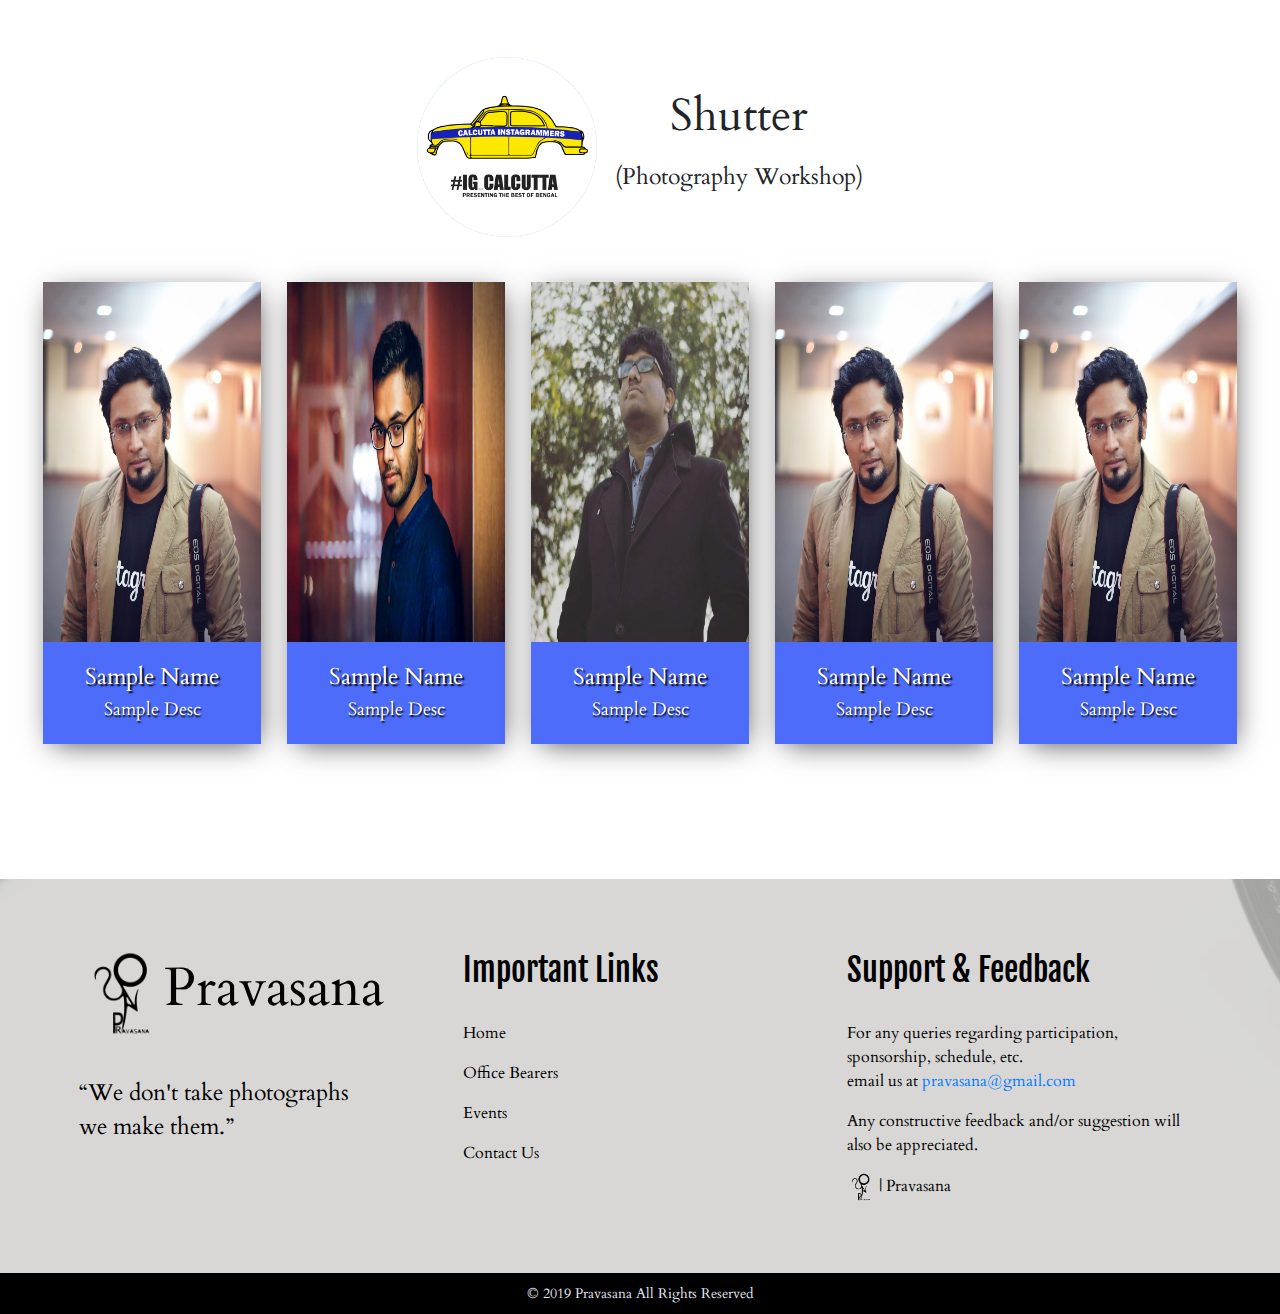
==== commit 83ab0f51: "added modals" ====
--- a/index.html
+++ b/index.html
@@ -152,7 +152,7 @@
                 <div class="row">
                     <div class="col-lg-12 event-utsav">
                         <img src="./sources/logo.png" alt="">
-                        <button>Expand</button>
+                        <button>Expand ↓</button>
                     </div>
                 </div>
                 <div class="row events-expand expanding">
@@ -165,8 +165,27 @@
                                 randomised words which don't look even slightly believable.
                             </p>
                             <br>
-                            <center><button>Know More</button></center>
-                        </div>
+                            <center><button type="button" class="btn btn-info btn-lg" data-toggle="modal" data-target="#myModal">Know More</button></center>
+                            <!-- Modal -->
+                            <div class="modal fade" id="myModal" role="dialog">
+                                <div class="modal-dialog">
+                                    <!-- Modal content-->
+                                    <div class="modal-content">
+                                        <div class="modal-header">
+                                            <h4 class="modal-title">Event Header</h4>
+                                            <button type="button" class="close" data-dismiss="modal">&times;</button>
+                                        </div>
+                                        <div class="modal-body">
+                                            <p>Some text in the modal.</p>
+                                        </div>
+                                        <div class="modal-footer">
+                                            <button type="button" class="btn btn-default" data-dismiss="modal">Close</button>
+                                        </div>
+                                    </div>
+                                </div>
+                            </div>
+                        </div>
+
                         <div class="event-card">
                             <h2>Event 2</h2>
                             <br>
@@ -175,8 +194,27 @@
                                 randomised words which don't look even slightly believable.
                             </p>
                             <br>
-                            <center><button>Know More</button></center>
-                        </div>
+                            <center><button type="button" class="btn btn-info btn-lg" data-toggle="modal" data-target="#myModal">Know More</button></center>
+                            <!-- Modal -->
+                            <div class="modal fade" id="myModal" role="dialog">
+                                <div class="modal-dialog">
+                                    <!-- Modal content-->
+                                    <div class="modal-content">
+                                        <div class="modal-header">
+                                            <h4 class="modal-title">Event Header</h4>
+                                            <button type="button" class="close" data-dismiss="modal">&times;</button>
+                                        </div>
+                                        <div class="modal-body">
+                                            <p>Some text in the modal.</p>
+                                        </div>
+                                        <div class="modal-footer">
+                                            <button type="button" class="btn btn-default" data-dismiss="modal">Close</button>
+                                        </div>
+                                    </div>
+                                </div>
+                            </div>
+                        </div>
+
                         <div class="event-card">
                             <h2>Event 3</h2>
                             <br>
@@ -185,9 +223,28 @@
                                 randomised words which don't look even slightly believable.
                             </p>
                             <br>
-                            <center><button>Know More</button></center>
-                        </div>
-                    </div>
+                            <center><button type="button" class="btn btn-info btn-lg" data-toggle="modal" data-target="#myModal">Know More</button></center>
+                            <!-- Modal -->
+                            <div class="modal fade" id="myModal" role="dialog">
+                                <div class="modal-dialog">
+                                    <!-- Modal content-->
+                                    <div class="modal-content">
+                                        <div class="modal-header">
+                                            <h4 class="modal-title">Event Header</h4>
+                                            <button type="button" class="close" data-dismiss="modal">&times;</button>
+                                        </div>
+                                        <div class="modal-body">
+                                            <p>Some text in the modal.</p>
+                                        </div>
+                                        <div class="modal-footer">
+                                            <button type="button" class="btn btn-default" data-dismiss="modal">Close</button>
+                                        </div>
+                                    </div>
+                                </div>
+                            </div>
+                        </div>
+                    </div>
+
                     <div class="col-lg-12 events-card-cont">
                         <div class="event-card">
                             <h2>Event 4</h2>
@@ -197,8 +254,27 @@
                                 randomised words which don't look even slightly believable.
                             </p>
                             <br>
-                            <center><button>Know More</button></center>
-                        </div>
+                            <center><button type="button" class="btn btn-info btn-lg" data-toggle="modal" data-target="#myModal">Know More</button></center>
+                            <!-- Modal -->
+                            <div class="modal fade" id="myModal" role="dialog">
+                                <div class="modal-dialog">
+                                    <!-- Modal content-->
+                                    <div class="modal-content">
+                                        <div class="modal-header">
+                                            <h4 class="modal-title">Event Header</h4>
+                                            <button type="button" class="close" data-dismiss="modal">&times;</button>
+                                        </div>
+                                        <div class="modal-body">
+                                            <p>Some text in the modal.</p>
+                                        </div>
+                                        <div class="modal-footer">
+                                            <button type="button" class="btn btn-default" data-dismiss="modal">Close</button>
+                                        </div>
+                                    </div>
+                                </div>
+                            </div>
+                        </div>
+
                         <div class="event-card">
                             <h2>Event 5</h2>
                             <br>
@@ -207,8 +283,27 @@
                                 randomised words which don't look even slightly believable.
                             </p>
                             <br>
-                            <center><button>Know More</button></center>
-                        </div>
+                            <center><button type="button" class="btn btn-info btn-lg" data-toggle="modal" data-target="#myModal">Know More</button></center>
+                            <!-- Modal -->
+                            <div class="modal fade" id="myModal" role="dialog">
+                                <div class="modal-dialog">
+                                    <!-- Modal content-->
+                                    <div class="modal-content">
+                                        <div class="modal-header">
+                                            <h4 class="modal-title">Event Header</h4>
+                                            <button type="button" class="close" data-dismiss="modal">&times;</button>
+                                        </div>
+                                        <div class="modal-body">
+                                            <p>Some text in the modal.</p>
+                                        </div>
+                                        <div class="modal-footer">
+                                            <button type="button" class="btn btn-default" data-dismiss="modal">Close</button>
+                                        </div>
+                                    </div>
+                                </div>
+                            </div>
+                        </div>
+
                         <div class="event-card">
                             <h2>Event 6</h2>
                             <br>
@@ -217,9 +312,28 @@
                                 randomised words which don't look even slightly believable.
                             </p>
                             <br>
-                            <center><button>Know More</button></center>
-                        </div>
-                    </div>
+                            <center><button type="button" class="btn btn-info btn-lg" data-toggle="modal" data-target="#myModal">Know More</button></center>
+                            <!-- Modal -->
+                            <div class="modal fade" id="myModal" role="dialog">
+                                <div class="modal-dialog">
+                                    <!-- Modal content-->
+                                    <div class="modal-content">
+                                        <div class="modal-header">
+                                            <h4 class="modal-title">Event Header</h4>
+                                            <button type="button" class="close" data-dismiss="modal">&times;</button>
+                                        </div>
+                                        <div class="modal-body">
+                                            <p>Some text in the modal.</p>
+                                        </div>
+                                        <div class="modal-footer">
+                                            <button type="button" class="btn btn-default" data-dismiss="modal">Close</button>
+                                        </div>
+                                    </div>
+                                </div>
+                            </div>
+                        </div>
+                    </div>
+
                     <div class="col-lg-12 events-card-cont">
                         <div class="event-card">
                             <h2>Event 7</h2>
@@ -229,8 +343,27 @@
                                 randomised words which don't look even slightly believable.
                             </p>
                             <br>
-                            <center><button>Know More</button></center>
-                        </div>
+                            <center><button type="button" class="btn btn-info btn-lg" data-toggle="modal" data-target="#myModal">Know More</button></center>
+                            <!-- Modal -->
+                            <div class="modal fade" id="myModal" role="dialog">
+                                <div class="modal-dialog">
+                                    <!-- Modal content-->
+                                    <div class="modal-content">
+                                        <div class="modal-header">
+                                            <h4 class="modal-title">Event Header</h4>
+                                            <button type="button" class="close" data-dismiss="modal">&times;</button>
+                                        </div>
+                                        <div class="modal-body">
+                                            <p>Some text in the modal.</p>
+                                        </div>
+                                        <div class="modal-footer">
+                                            <button type="button" class="btn btn-default" data-dismiss="modal">Close</button>
+                                        </div>
+                                    </div>
+                                </div>
+                            </div>
+                        </div>
+
                         <div class="event-card">
                             <h2>Event 8</h2>
                             <br>
@@ -239,8 +372,27 @@
                                 randomised words which don't look even slightly believable.
                             </p>
                             <br>
-                            <center><button>Know More</button></center>
-                        </div>
+                            <center><button type="button" class="btn btn-info btn-lg" data-toggle="modal" data-target="#myModal">Know More</button></center>
+                            <!-- Modal -->
+                            <div class="modal fade" id="myModal" role="dialog">
+                                <div class="modal-dialog">
+                                    <!-- Modal content-->
+                                    <div class="modal-content">
+                                        <div class="modal-header">
+                                            <h4 class="modal-title">Event Header</h4>
+                                            <button type="button" class="close" data-dismiss="modal">&times;</button>
+                                        </div>
+                                        <div class="modal-body">
+                                            <p>Some text in the modal.</p>
+                                        </div>
+                                        <div class="modal-footer">
+                                            <button type="button" class="btn btn-default" data-dismiss="modal">Close</button>
+                                        </div>
+                                    </div>
+                                </div>
+                            </div>
+                        </div>
+
                         <div class="event-card">
                             <h2>Event 9</h2>
                             <br>
@@ -249,8 +401,27 @@
                                 randomised words which don't look even slightly believable.
                             </p>
                             <br>
-                            <center><button>Know More</button></center>
-                        </div>
+                            <center><button type="button" class="btn btn-info btn-lg" data-toggle="modal" data-target="#myModal">Know More</button></center>
+                            <!-- Modal -->
+                            <div class="modal fade" id="myModal" role="dialog">
+                                <div class="modal-dialog">
+                                    <!-- Modal content-->
+                                    <div class="modal-content">
+                                        <div class="modal-header">
+                                            <h4 class="modal-title">Event Header</h4>
+                                            <button type="button" class="close" data-dismiss="modal">&times;</button>
+                                        </div>
+                                        <div class="modal-body">
+                                            <p>Some text in the modal.</p>
+                                        </div>
+                                        <div class="modal-footer">
+                                            <button type="button" class="btn btn-default" data-dismiss="modal">Close</button>
+                                        </div>
+                                    </div>
+                                </div>
+                            </div>
+                        </div>
+
                         <div class="event-card">
                             <h2>Event 10</h2>
                             <br>
@@ -259,8 +430,27 @@
                                 randomised words which don't look even slightly believable.
                             </p>
                             <br>
-                            <center><button>Know More</button></center>
-                        </div>
+                            <center><button type="button" class="btn btn-info btn-lg" data-toggle="modal" data-target="#myModal">Know More</button></center>
+                            <!-- Modal -->
+                            <div class="modal fade" id="myModal" role="dialog">
+                                <div class="modal-dialog">
+                                    <!-- Modal content-->
+                                    <div class="modal-content">
+                                        <div class="modal-header">
+                                            <h4 class="modal-title">Event Header</h4>
+                                            <button type="button" class="close" data-dismiss="modal">&times;</button>
+                                        </div>
+                                        <div class="modal-body">
+                                            <p>Some text in the modal.</p>
+                                        </div>
+                                        <div class="modal-footer">
+                                            <button type="button" class="btn btn-default" data-dismiss="modal">Close</button>
+                                        </div>
+                                    </div>
+                                </div>
+                            </div>
+                        </div>
+
                     </div>
                 </div>
             </div>
--- a/css/styles.css
+++ b/css/styles.css
@@ -234,13 +234,43 @@
     font-family: 'Fjalla One', sans-serif;
 }
 
-.event-card button {
+.event-card button.btn-info {
     border: 0;
     padding: 5px 10px;
     color: white;
     background-color: rgba(224, 224, 224, 0);
     border: 2px solid rgb(185, 34, 92);
 }
+
+/* event description begin */
+
+#myModal {
+    padding: 0;
+}
+
+.modal-title {
+    font-family: 'Fjalla One', sans-serif;
+}
+.modal .modal-dialog {
+    margin: 10vh 11vw;
+}
+
+.modal .modal-dialog .modal-content {
+    left: 0;
+    width: 80vw;
+    height: 80vh;
+    background-color: rgba(0, 0, 0, 0.685);
+}
+
+button.close {
+    color: white;
+}
+
+.btn.btn-default {
+    color: white;
+}
+
+/* event description end */
 
 /* EVENTS SECTION END */
 
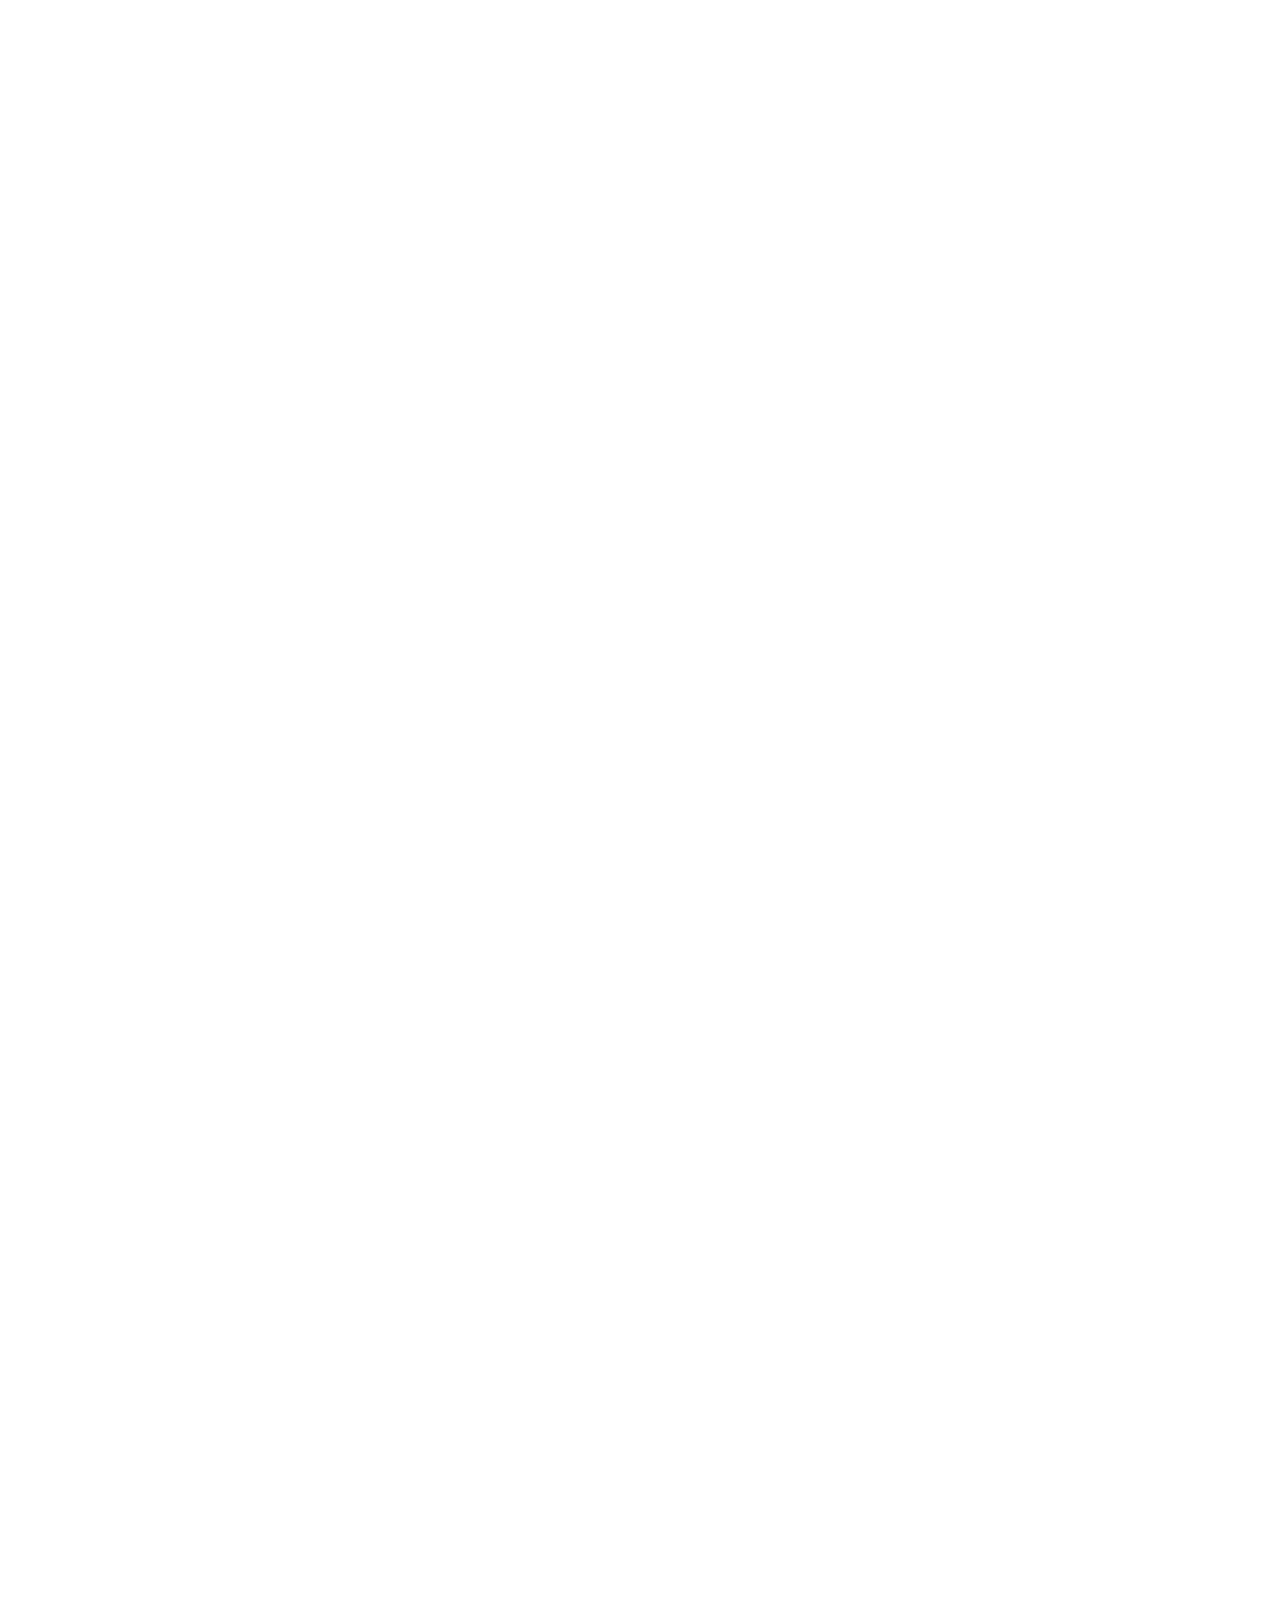
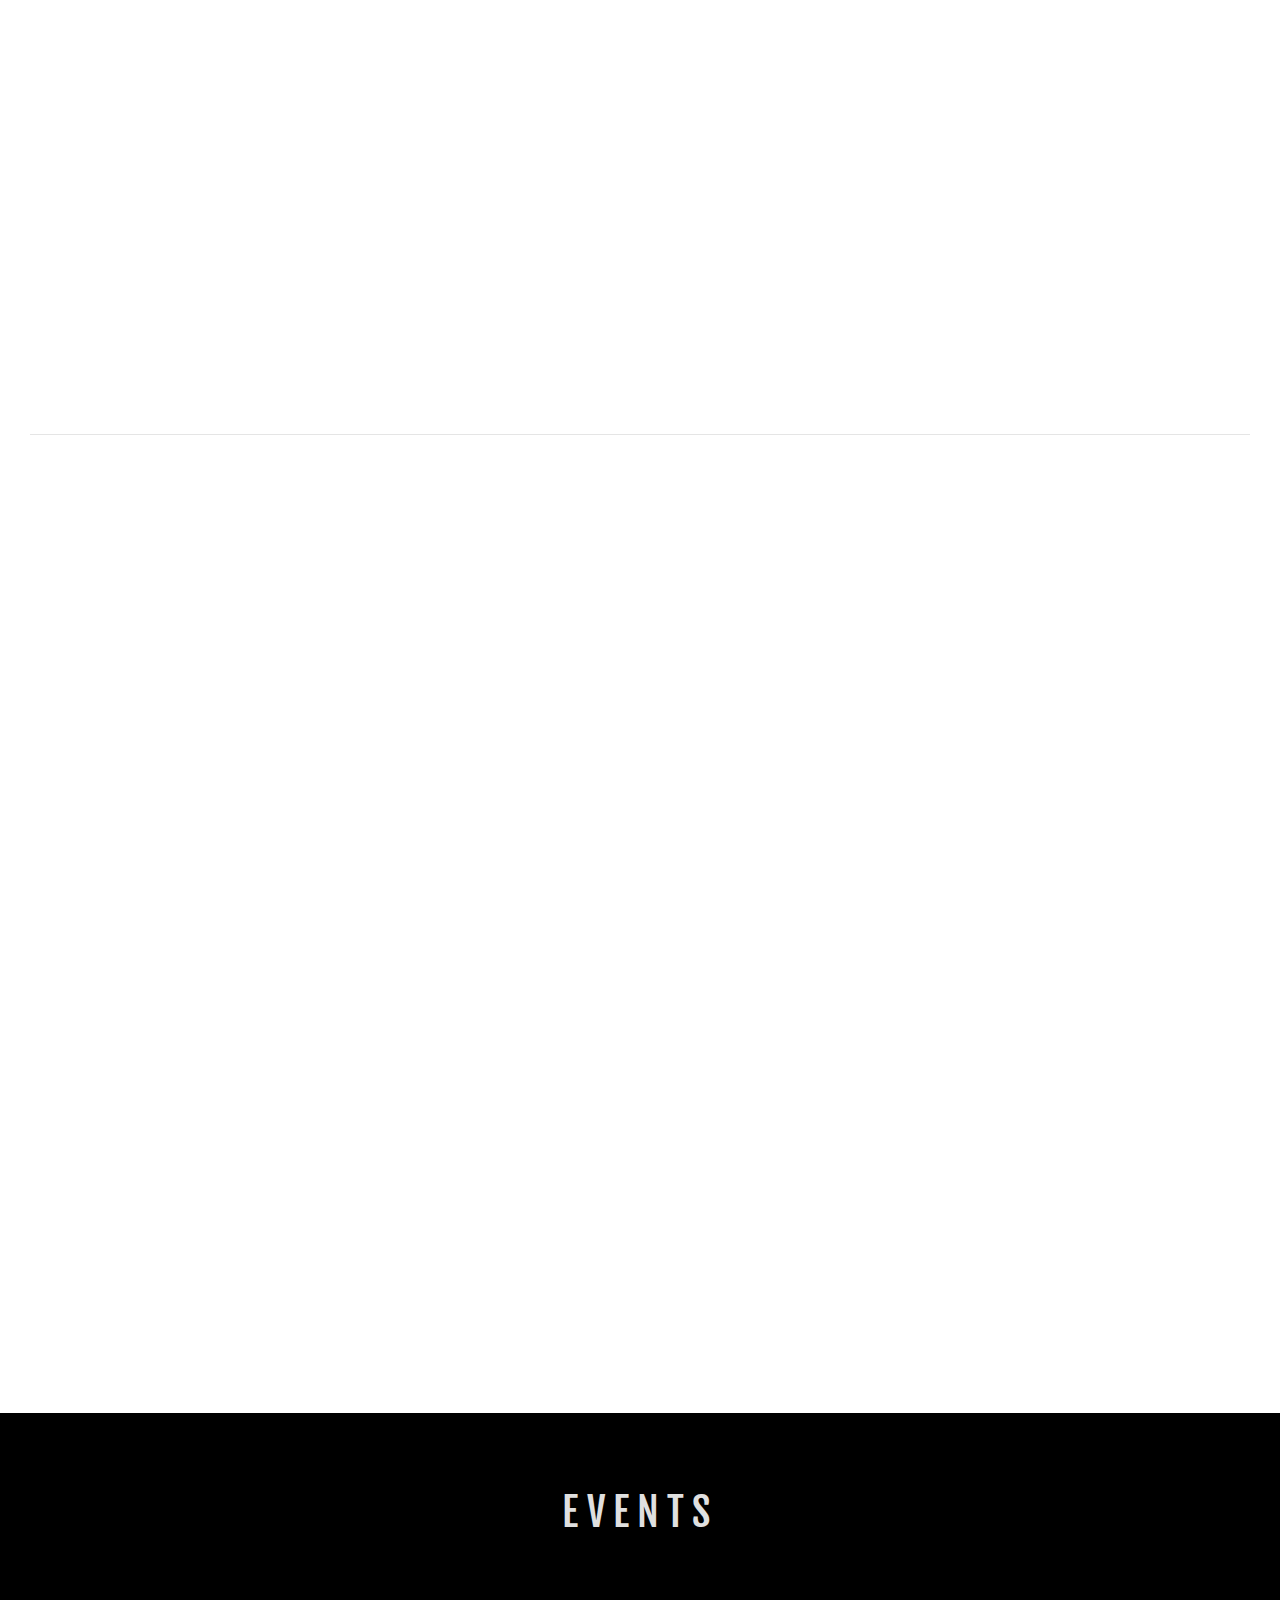
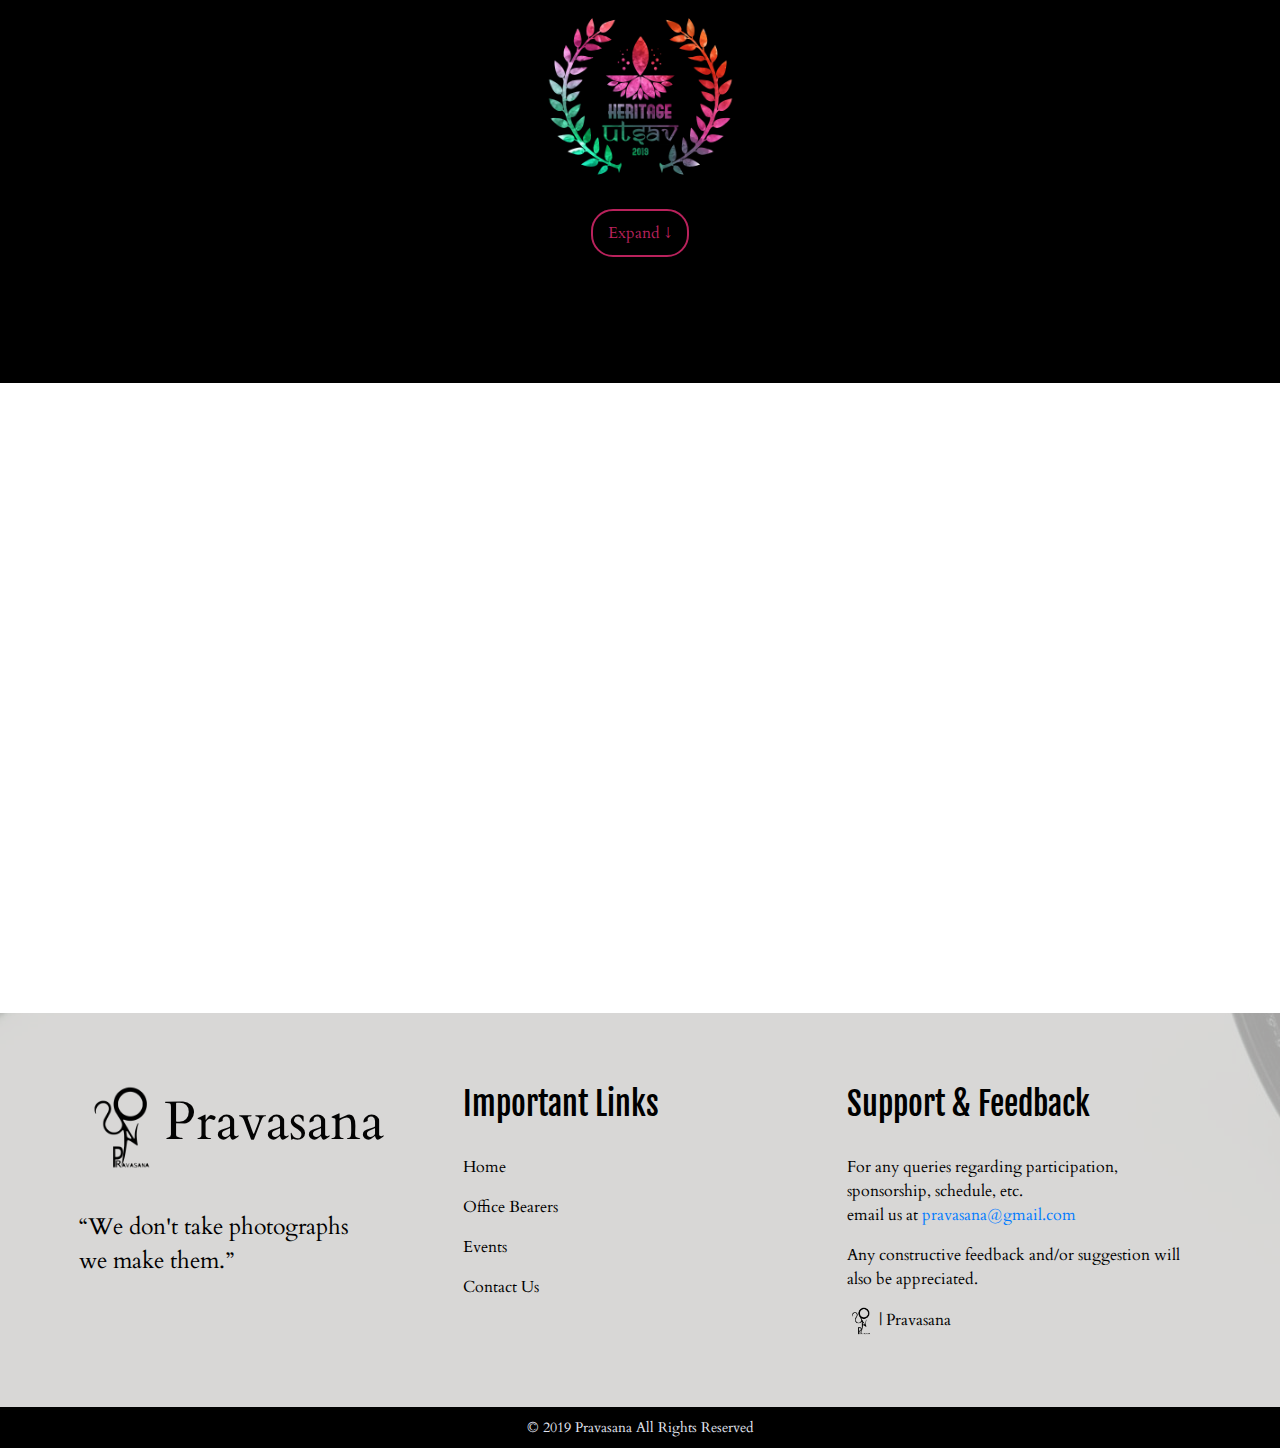
==== commit be75f1de: "added posters" ====
--- a/index.html
+++ b/index.html
@@ -13,6 +13,10 @@
     <script src="https://cdnjs.cloudflare.com/ajax/libs/popper.js/1.14.7/umd/popper.min.js"></script>
     <script src="https://maxcdn.bootstrapcdn.com/bootstrap/4.3.1/js/bootstrap.min.js"></script>
 
+    <!-- scrollmagic CDN -->
+    <script src="//cdnjs.cloudflare.com/ajax/libs/ScrollMagic/2.0.6/ScrollMagic.min.js"></script>
+    <script src="//cdnjs.cloudflare.com/ajax/libs/ScrollMagic/2.0.6/plugins/debug.addIndicators.min.js"></script>
+
     <!-- google fonts cdn -->
     <link href="https://fonts.googleapis.com/css?family=Fjalla+One" rel="stylesheet">
     <link href="https://fonts.googleapis.com/css?family=Cardo" rel="stylesheet">
@@ -49,95 +53,113 @@
         <div class="row about-us">
             <div class="col-lg-12">
                 <div class="row">
-                    <div class="col-lg-12 about-us-header">
+                    <div id="abt-head" class="col-lg-12 about-us-header">
                         <h1>ABOUT US<h1>
                     </div>
                 </div>
                 <div class="row">
-                    <div class="col-lg-5 about-us-img">
-                        <img src="./sources/src4.jpg" alt="About Us img">
-                    </div>
-                    <div class="col-lg-7 about-us-text">
-                        <h4>It is a long established fact that a reader will be distracted
-                            by the readable content of a page when looking at its layout.
-                            The point of using Lorem Ipsum is that it has a more-or-less normal
-                            distribution of letters, as opposed to using 'Content here, content here',
-                            making it look like readable English. Many desktop publishing packages and web
-                            page editors now use Lorem Ipsum as their default model text, and a search for
-                            'lorem ipsum' will uncover many web sites still in their infancy. Various versions
-                            have evolved over the years, sometimes by accident,
-                            sometimes on purpose (injected humour and the like).
-                        </h4>
-                    </div>
-                    <div class="col-lg-4 about-gallery">
-                        <h1>Photography</h1>
-                        <div class="row each-gallery">
-                            <div class="col-lg-6">
-                                <img src="./sources/src3.jpeg" alt="Gallery Img">
-                            </div>
-                            <div class="col-lg-6">
-                                <img src="./sources/src3.jpeg" alt="Gallery Img">
-                            </div>
-                            <div class="col-lg-6">
-                                <img src="./sources/src3.jpeg" alt="Gallery Img">
-                            </div>
-                            <div class="col-lg-6">
-                                <img src="./sources/src3.jpeg" alt="Gallery Img">
-                            </div>
-                            <div class="col-lg-6">
-                                <img src="./sources/src3.jpeg" alt="Gallery Img">
-                            </div>
-                            <div class="col-lg-6">
-                                <img src="./sources/src3.jpeg" alt="Gallery Img">
-                            </div>
-                        </div>
-                    </div>
-                    <div class="col-lg-4 about-gallery">
-                        <h1>Paintings</h1>
-                        <div class="row each-gallery">
-                            <div class="col-lg-6">
-                                <img src="./sources/src3.jpeg" alt="Gallery Img">
-                            </div>
-                            <div class="col-lg-6">
-                                <img src="./sources/src3.jpeg" alt="Gallery Img">
-                            </div>
-                            <div class="col-lg-6">
-                                <img src="./sources/src3.jpeg" alt="Gallery Img">
-                            </div>
-                            <div class="col-lg-6">
-                                <img src="./sources/src3.jpeg" alt="Gallery Img">
-                            </div>
-                            <div class="col-lg-6">
-                                <img src="./sources/src3.jpeg" alt="Gallery Img">
-                            </div>
-                            <div class="col-lg-6">
-                                <img src="./sources/src3.jpeg" alt="Gallery Img">
-                            </div>
-                        </div>
-                    </div>
-                    <div class="col-lg-4 about-gallery">
-                        <h1>Videography</h1>
-                        <div class="row each-gallery">
-                            <div class="col-lg-6">
-                                <img src="./sources/src3.jpeg" alt="Gallery Img">
-                            </div>
-                            <div class="col-lg-6">
-                                <img src="./sources/src3.jpeg" alt="Gallery Img">
-                            </div>
-                            <div class="col-lg-6">
-                                <img src="./sources/src3.jpeg" alt="Gallery Img">
-                            </div>
-                            <div class="col-lg-6">
-                                <img src="./sources/src3.jpeg" alt="Gallery Img">
-                            </div>
-                            <div class="col-lg-6">
-                                <img src="./sources/src3.jpeg" alt="Gallery Img">
-                            </div>
-                            <div class="col-lg-6">
-                                <img src="./sources/src3.jpeg" alt="Gallery Img">
-                            </div>
-                        </div>
-                    </div>
+                    <div class="col-lg-12">
+                        <div id="abt-cont" class="row about-sec">
+                            <div class="col-lg-5 about-us-img">
+                                <img src="./sources/src4.jpg" alt="About Us img">
+                            </div>
+                            <div class="col-lg-7 about-us-text">
+                                <h4>Pravasana is the official , photography , painting
+                                    and videography club of Heritage Institute of Technology,
+                                    Kolkata. Since its advent , the club has been actively
+                                    taking part in various college events across the country
+                                    and has helped the college host its various remarkable
+                                    events. The club has also made its debut short film “Ashwini”
+                                    in the year 2018. Pravasana has been proudly organising the
+                                    Heritage Film Festival. The club has introduced a new 3 day
+                                    festival this time in 2019 – Cinema Paradiso. We encourage
+                                    the students of HIT-K to learn and explore their fields of
+                                    interests in photography , videography and various other forms of art.
+                                </h4>
+                            </div>
+                        </div>
+
+                        <hr>
+
+                        <div id="abt-gall" class="row abt-gal">
+
+                            <div class="prev-endeavours col-lg-12">
+                                <h1>PREVIOUS ENDEAVOURS</h1>
+                            </div>
+
+                            <div class="col-lg-4 about-gallery">
+                                <h1>Photography</h1>
+                                <div class="row each-gallery">
+                                    <div class="col-lg-6">
+                                        <img src="./sources/src3.jpeg" alt="Gallery Img">
+                                    </div>
+                                    <div class="col-lg-6">
+                                        <img src="./sources/src3.jpeg" alt="Gallery Img">
+                                    </div>
+                                    <div class="col-lg-6">
+                                        <img src="./sources/src3.jpeg" alt="Gallery Img">
+                                    </div>
+                                    <div class="col-lg-6">
+                                        <img src="./sources/src3.jpeg" alt="Gallery Img">
+                                    </div>
+                                    <div class="col-lg-6">
+                                        <img src="./sources/src3.jpeg" alt="Gallery Img">
+                                    </div>
+                                    <div class="col-lg-6">
+                                        <img src="./sources/src3.jpeg" alt="Gallery Img">
+                                    </div>
+                                </div>
+                            </div>
+                            <div class="col-lg-4 about-gallery">
+                                <h1>Paintings</h1>
+                                <div class="row each-gallery">
+                                    <div class="col-lg-6">
+                                        <img src="./sources/src3.jpeg" alt="Gallery Img">
+                                    </div>
+                                    <div class="col-lg-6">
+                                        <img src="./sources/src3.jpeg" alt="Gallery Img">
+                                    </div>
+                                    <div class="col-lg-6">
+                                        <img src="./sources/src3.jpeg" alt="Gallery Img">
+                                    </div>
+                                    <div class="col-lg-6">
+                                        <img src="./sources/src3.jpeg" alt="Gallery Img">
+                                    </div>
+                                    <div class="col-lg-6">
+                                        <img src="./sources/src3.jpeg" alt="Gallery Img">
+                                    </div>
+                                    <div class="col-lg-6">
+                                        <img src="./sources/src3.jpeg" alt="Gallery Img">
+                                    </div>
+                                </div>
+                            </div>
+                            <div class="col-lg-4 about-gallery">
+                                <h1>Videography</h1>
+                                <div class="row each-gallery">
+                                    <div class="col-lg-6">
+                                        <img src="./sources/src3.jpeg" alt="Gallery Img">
+                                    </div>
+                                    <div class="col-lg-6">
+                                        <img src="./sources/src3.jpeg" alt="Gallery Img">
+                                    </div>
+                                    <div class="col-lg-6">
+                                        <img src="./sources/src3.jpeg" alt="Gallery Img">
+                                    </div>
+                                    <div class="col-lg-6">
+                                        <img src="./sources/src3.jpeg" alt="Gallery Img">
+                                    </div>
+                                    <div class="col-lg-6">
+                                        <img src="./sources/src3.jpeg" alt="Gallery Img">
+                                    </div>
+                                    <div class="col-lg-6">
+                                        <img src="./sources/src3.jpeg" alt="Gallery Img">
+                                    </div>
+                                </div>
+                            </div>
+
+                        </div>
+                    </div>
+
                 </div>
             </div>
         </div>
@@ -158,83 +180,116 @@
                 <div class="row events-expand expanding">
                     <div class="col-lg-12 events-card-cont">
                         <div class="event-card">
-                            <h2>Event 1</h2>
-                            <br>
-                            <p>There are many variations of passages of Lorem Ipsum available, but the
-                                majority have suffered alteration in some form, by injected humour, or
-                                randomised words which don't look even slightly believable.
-                            </p>
-                            <br>
-                            <center><button type="button" class="btn btn-info btn-lg" data-toggle="modal" data-target="#myModal">Know More</button></center>
-                            <!-- Modal -->
-                            <div class="modal fade" id="myModal" role="dialog">
-                                <div class="modal-dialog">
-                                    <!-- Modal content-->
-                                    <div class="modal-content">
-                                        <div class="modal-header">
-                                            <h4 class="modal-title">Event Header</h4>
-                                            <button type="button" class="close" data-dismiss="modal">&times;</button>
-                                        </div>
-                                        <div class="modal-body">
-                                            <p>Some text in the modal.</p>
-                                        </div>
-                                        <div class="modal-footer">
-                                            <button type="button" class="btn btn-default" data-dismiss="modal">Close</button>
-                                        </div>
-                                    </div>
-                                </div>
-                            </div>
-                        </div>
-
-                        <div class="event-card">
-                            <h2>Event 2</h2>
-                            <br>
-                            <p>There are many variations of passages of Lorem Ipsum available, but the
-                                majority have suffered alteration in some form, by injected humour, or
-                                randomised words which don't look even slightly believable.
-                            </p>
-                            <br>
-                            <center><button type="button" class="btn btn-info btn-lg" data-toggle="modal" data-target="#myModal">Know More</button></center>
-                            <!-- Modal -->
-                            <div class="modal fade" id="myModal" role="dialog">
-                                <div class="modal-dialog">
-                                    <!-- Modal content-->
-                                    <div class="modal-content">
-                                        <div class="modal-header">
-                                            <h4 class="modal-title">Event Header</h4>
-                                            <button type="button" class="close" data-dismiss="modal">&times;</button>
-                                        </div>
-                                        <div class="modal-body">
-                                            <p>Some text in the modal.</p>
-                                        </div>
-                                        <div class="modal-footer">
-                                            <button type="button" class="btn btn-default" data-dismiss="modal">Close</button>
-                                        </div>
-                                    </div>
-                                </div>
-                            </div>
-                        </div>
-
-                        <div class="event-card">
-                            <h2>Event 3</h2>
-                            <br>
-                            <p>There are many variations of passages of Lorem Ipsum available, but the
-                                majority have suffered alteration in some form, by injected humour, or
-                                randomised words which don't look even slightly believable.
-                            </p>
-                            <br>
-                            <center><button type="button" class="btn btn-info btn-lg" data-toggle="modal" data-target="#myModal">Know More</button></center>
-                            <!-- Modal -->
-                            <div class="modal fade" id="myModal" role="dialog">
-                                <div class="modal-dialog">
-                                    <!-- Modal content-->
-                                    <div class="modal-content">
-                                        <div class="modal-header">
-                                            <h4 class="modal-title">Event Header</h4>
-                                            <button type="button" class="close" data-dismiss="modal">&times;</button>
-                                        </div>
-                                        <div class="modal-body">
-                                            <p>Some text in the modal.</p>
+                            <h2>The War Of The Worlds</h2>
+                            <p><center><b>Film Debate</b></center></br>
+                                Films have always been an area of significant controversies.
+                                Choose your side and give it a voice. Be a part of the Film Debate.
+                            </p>
+                            <br>
+                            <center><button type="button" class="btn btn-info btn-lg" data-toggle="modal" data-target="#myModal1">Know More</button></center>
+                            <!-- Modal -->
+                            <div class="modal fade" id="myModal1" role="dialog">
+                                <div class="modal-dialog">
+                                    <!-- Modal content-->
+                                    <div class="modal-content">
+                                        <div class="modal-header">
+                                            <h4 class="modal-title">The War Of The Worlds</h4>
+                                            <button type="button" class="close" data-dismiss="modal1">&times;</button>
+                                        </div>
+                                        <div class="modal-body">
+                                            <div class="row">
+                                                <div class="col-lg-4">
+                                                    <img src="./sources/posters/war_of_worlds.jpeg" alt="">
+                                                    <br><br>
+                                                </div>
+                                                <div class="col-lg-8">
+                                                    <p><b>Date :</b> 04.04.2019</p>
+                                                    <p><b>Time :</b> 12:00 pm - 4:00 pm</p>
+                                                    <p><b>Venue :</b> CB 604</p>
+                                                    <p><b>Registration Fee :</b> ₹ 200 (group registration – group of 2)</p>
+                                                    <p><b>Description :</b> Films have always been an area of significant controversies. Choose your side and give it a voice. Be a part of the Film Debate.</p>
+                                                </div>
+                                            </div>
+                                        </div>
+                                        <div class="modal-footer">
+                                            <button type="button" class="btn btn-default" data-dismiss="modal">Close</button>
+                                        </div>
+                                    </div>
+                                </div>
+                            </div>
+                        </div>
+
+                        <div class="event-card">
+                            <h2>Filmistaan</h2>
+                            <p><center><b>Film Quiz</b></center></br>
+                                Battle of the intellectuals and the knowledgeable has never took
+                                this turn before. Let your inner film-geek triumph. We invite you to the Film Quiz.
+                            </p>
+                            <br>
+                            <center><button type="button" class="btn btn-info btn-lg" data-toggle="modal" data-target="#myModal2">Know More</button></center>
+                            <!-- Modal -->
+                            <div class="modal fade" id="myModal2" role="dialog">
+                                <div class="modal-dialog">
+                                    <!-- Modal content-->
+                                    <div class="modal-content">
+                                        <div class="modal-header">
+                                            <h4 class="modal-title">Filmistaan</h4>
+                                            <button type="button" class="close" data-dismiss="modal">&times;</button>
+                                        </div>
+                                        <div class="modal-body">
+                                            <div class="row">
+                                                <div class="col-lg-4">
+                                                    <img src="./sources/posters/filmistan.jpeg" alt="">
+                                                    <br><br>
+                                                </div>
+                                                <div class="col-lg-8">
+                                                    <p><b>Date :</b> 04.04.2019</p>
+                                                    <p><b>Time :</b> 01:00 pm - 4:00 pm</p>
+                                                    <p><b>Venue :</b> A Building , Seminar Hall</p>
+                                                    <p><b>Registration Fee :</b> ₹ 200 (group registration – group of 2)</p>
+                                                    <p><b>Description :</b> Battle of the intellectuals and the knowledgeable has never took this turn before. Let your inner film-geek triumph. We invite you to the Film Quiz.</p>
+                                                </div>
+                                            </div>
+                                        </div>
+                                        <div class="modal-footer">
+                                            <button type="button" class="btn btn-default" data-dismiss="modal">Close</button>
+                                        </div>
+                                    </div>
+                                </div>
+                            </div>
+                        </div>
+
+                        <div class="event-card">
+                            <h2>Kya Kheyal Hai Janab Ka?</h2>
+                            <p><center><b>Film Review Competition</b></center></br>
+                                Let your pen be the weapon of choice and your intellect
+                                the medium of acute criticisms. We invite you to the Film Review Competition.
+                            </p>
+                            <br>
+                            <center><button type="button" class="btn btn-info btn-lg" data-toggle="modal" data-target="#myModal3">Know More</button></center>
+                            <!-- Modal -->
+                            <div class="modal fade" id="myModal3" role="dialog">
+                                <div class="modal-dialog">
+                                    <!-- Modal content-->
+                                    <div class="modal-content">
+                                        <div class="modal-header">
+                                            <h4 class="modal-title">Kya Kheyal Hai Janab Ka?</h4>
+                                            <button type="button" class="close" data-dismiss="modal">&times;</button>
+                                        </div>
+                                        <div class="modal-body">
+                                            <div class="row">
+                                                <div class="col-lg-4">
+                                                    <img src="./sources/posters/kya_haal.jpeg" alt="">
+                                                    <br><br>
+                                                </div>
+                                                <div class="col-lg-8">
+                                                    <p><b>Date :</b> 06.04.2019</p>
+                                                    <p><b>Time :</b> 01:00 pm - 3:30 pm</p>
+                                                    <p><b>Venue :</b> CB 416</p>
+                                                    <p><b>Registration Fee :</b> ₹ 100</p>
+                                                    <p><b>Description :</b> Let your pen be the weapon of choice and your intellect the medium of acute criticisms. We invite you to the Film Review Competition.</p>
+                                                </div>
+                                            </div>
                                         </div>
                                         <div class="modal-footer">
                                             <button type="button" class="btn btn-default" data-dismiss="modal">Close</button>
@@ -247,83 +302,117 @@
 
                     <div class="col-lg-12 events-card-cont">
                         <div class="event-card">
-                            <h2>Event 4</h2>
-                            <br>
-                            <p>There are many variations of passages of Lorem Ipsum available, but the
-                                majority have suffered alteration in some form, by injected humour, or
-                                randomised words which don't look even slightly believable.
-                            </p>
-                            <br>
-                            <center><button type="button" class="btn btn-info btn-lg" data-toggle="modal" data-target="#myModal">Know More</button></center>
-                            <!-- Modal -->
-                            <div class="modal fade" id="myModal" role="dialog">
-                                <div class="modal-dialog">
-                                    <!-- Modal content-->
-                                    <div class="modal-content">
-                                        <div class="modal-header">
-                                            <h4 class="modal-title">Event Header</h4>
-                                            <button type="button" class="close" data-dismiss="modal">&times;</button>
-                                        </div>
-                                        <div class="modal-body">
-                                            <p>Some text in the modal.</p>
-                                        </div>
-                                        <div class="modal-footer">
-                                            <button type="button" class="btn btn-default" data-dismiss="modal">Close</button>
-                                        </div>
-                                    </div>
-                                </div>
-                            </div>
-                        </div>
-
-                        <div class="event-card">
-                            <h2>Event 5</h2>
-                            <br>
-                            <p>There are many variations of passages of Lorem Ipsum available, but the
-                                majority have suffered alteration in some form, by injected humour, or
-                                randomised words which don't look even slightly believable.
-                            </p>
-                            <br>
-                            <center><button type="button" class="btn btn-info btn-lg" data-toggle="modal" data-target="#myModal">Know More</button></center>
-                            <!-- Modal -->
-                            <div class="modal fade" id="myModal" role="dialog">
-                                <div class="modal-dialog">
-                                    <!-- Modal content-->
-                                    <div class="modal-content">
-                                        <div class="modal-header">
-                                            <h4 class="modal-title">Event Header</h4>
-                                            <button type="button" class="close" data-dismiss="modal">&times;</button>
-                                        </div>
-                                        <div class="modal-body">
-                                            <p>Some text in the modal.</p>
-                                        </div>
-                                        <div class="modal-footer">
-                                            <button type="button" class="btn btn-default" data-dismiss="modal">Close</button>
-                                        </div>
-                                    </div>
-                                </div>
-                            </div>
-                        </div>
-
-                        <div class="event-card">
-                            <h2>Event 6</h2>
-                            <br>
-                            <p>There are many variations of passages of Lorem Ipsum available, but the
-                                majority have suffered alteration in some form, by injected humour, or
-                                randomised words which don't look even slightly believable.
-                            </p>
-                            <br>
-                            <center><button type="button" class="btn btn-info btn-lg" data-toggle="modal" data-target="#myModal">Know More</button></center>
-                            <!-- Modal -->
-                            <div class="modal fade" id="myModal" role="dialog">
-                                <div class="modal-dialog">
-                                    <!-- Modal content-->
-                                    <div class="modal-content">
-                                        <div class="modal-header">
-                                            <h4 class="modal-title">Event Header</h4>
-                                            <button type="button" class="close" data-dismiss="modal">&times;</button>
-                                        </div>
-                                        <div class="modal-body">
-                                            <p>Some text in the modal.</p>
+                            <h2>Shutter</h2>
+                            <p><center><b>Photography Workshop</b></center></br>
+                                There is no right or wrong time to start. So let your ambition take shape
+                                and it starts from just right here. We invite you to the Photography Workshop
+                                conducted by the Calcutta Instagrammers.
+                            </p>
+                            <br>
+                            <center><button type="button" class="btn btn-info btn-lg" data-toggle="modal" data-target="#myModal4">Know More</button></center>
+                            <!-- Modal -->
+                            <div class="modal fade" id="myModal4" role="dialog">
+                                <div class="modal-dialog">
+                                    <!-- Modal content-->
+                                    <div class="modal-content">
+                                        <div class="modal-header">
+                                            <h4 class="modal-title">Shutter</h4>
+                                            <button type="button" class="close" data-dismiss="modal">&times;</button>
+                                        </div>
+                                        <div class="modal-body">
+                                            <div class="row">
+                                                <div class="col-lg-4">
+                                                    <img src="./sources/posters/shutter.jpeg" alt="">
+                                                    <br><br>
+                                                </div>
+                                                <div class="col-lg-8">
+                                                    <p><b>Date :</b> 06.04.2019</p>
+                                                    <p><b>Time :</b> 11:00 am</p>
+                                                    <p><b>Venue :</b> SV Auditorium</p>
+                                                    <p><b>Registration Fee :</b> ₹ 0</p>
+                                                    <p><b>Description :</b> There is no right or wrong time to start. So let your ambition take shape and it starts from just right here. We invite you to the Photography Workshop conducted by Calcutta Instagrammers.</p>
+                                                </div>
+                                            </div>
+                                        </div>
+                                        <div class="modal-footer">
+                                            <button type="button" class="btn btn-default" data-dismiss="modal">Close</button>
+                                        </div>
+                                    </div>
+                                </div>
+                            </div>
+                        </div>
+
+                        <div class="event-card">
+                            <h2>Shutter Island</h2>
+                            <p><center><b>On The Spot Photography Competition</b></center></br>
+                                Aperture. Shutter speed. ISO. Metering. Exposure. Does these words excite you and
+                                turns on the control-freak in you? Then, we invite you to the On-Spot Photography Competition.
+                            </p>
+                            <br>
+                            <center><button type="button" class="btn btn-info btn-lg" data-toggle="modal" data-target="#myModal5">Know More</button></center>
+                            <!-- Modal -->
+                            <div class="modal fade" id="myModal5" role="dialog">
+                                <div class="modal-dialog">
+                                    <!-- Modal content-->
+                                    <div class="modal-content">
+                                        <div class="modal-header">
+                                            <h4 class="modal-title">Shutter Island</h4>
+                                            <button type="button" class="close" data-dismiss="modal">&times;</button>
+                                        </div>
+                                        <div class="modal-body">
+                                            <div class="row">
+                                                <div class="col-lg-4">
+                                                    <img src="./sources/posters/shutter_island.jpeg" alt="">
+                                                    <br><br>
+                                                </div>
+                                                <div class="col-lg-8">
+                                                    <p><b>Date :</b> 05.04.2019</p>
+                                                    <p><b>Time :</b> 11:00 am</p>
+                                                    <p><b>Venue :</b> HIT Campus</p>
+                                                    <p><b>Registration Fee :</b> ₹ 100</p>
+                                                    <p><b>Description :</b> Aperture. Shutter speed. ISO. Metering. Exposure. Does these words excite you and turns on the control-freak in you? Then, we invite you to the On-Spot Photography Competition.</p>
+                                                </div>
+                                            </div>
+                                        </div>
+                                        <div class="modal-footer">
+                                            <button type="button" class="btn btn-default" data-dismiss="modal">Close</button>
+                                        </div>
+                                    </div>
+                                </div>
+                            </div>
+                        </div>
+
+                        <div class="event-card">
+                            <h2>Shob Choritro Kalponik</h2>
+                            <p><center><b>Painting Competition</b></center></br>
+                                Psychology says that people who draw and paint become composed. How composed
+                                are you? Let yourself be the judge. Welcome to the Painting Competition.
+                            </p>
+                            <br>
+                            <center><button type="button" class="btn btn-info btn-lg" data-toggle="modal" data-target="#myModal6">Know More</button></center>
+                            <!-- Modal -->
+                            <div class="modal fade" id="myModal6" role="dialog">
+                                <div class="modal-dialog">
+                                    <!-- Modal content-->
+                                    <div class="modal-content">
+                                        <div class="modal-header">
+                                            <h4 class="modal-title">Shob Choritro Kalponik</h4>
+                                            <button type="button" class="close" data-dismiss="modal">&times;</button>
+                                        </div>
+                                        <div class="modal-body">
+                                            <div class="row">
+                                                <div class="col-lg-4">
+                                                    <img src="./sources/posters/kalponik.jpeg" alt="">
+                                                    <br><br>
+                                                </div>
+                                                <div class="col-lg-8">
+                                                    <p><b>Date :</b> 06.04.2019</p>
+                                                    <p><b>Time :</b> 01:30 pm to 03:00 pm</p>
+                                                    <p><b>Venue :</b> Executive Hall</p>
+                                                    <p><b>Registration Fee :</b> ₹ 100</p>
+                                                    <p><b>Description :</b> Psychology says that people who draw and paint become composed. How composed are you? Let yourself be the judge. Welcome to the Painting Competition.</p>
+                                                </div>
+                                            </div>
                                         </div>
                                         <div class="modal-footer">
                                             <button type="button" class="btn btn-default" data-dismiss="modal">Close</button>
@@ -336,112 +425,159 @@
 
                     <div class="col-lg-12 events-card-cont">
                         <div class="event-card">
-                            <h2>Event 7</h2>
-                            <br>
-                            <p>There are many variations of passages of Lorem Ipsum available, but the
-                                majority have suffered alteration in some form, by injected humour, or
-                                randomised words which don't look even slightly believable.
-                            </p>
-                            <br>
-                            <center><button type="button" class="btn btn-info btn-lg" data-toggle="modal" data-target="#myModal">Know More</button></center>
-                            <!-- Modal -->
-                            <div class="modal fade" id="myModal" role="dialog">
-                                <div class="modal-dialog">
-                                    <!-- Modal content-->
-                                    <div class="modal-content">
-                                        <div class="modal-header">
-                                            <h4 class="modal-title">Event Header</h4>
-                                            <button type="button" class="close" data-dismiss="modal">&times;</button>
-                                        </div>
-                                        <div class="modal-body">
-                                            <p>Some text in the modal.</p>
-                                        </div>
-                                        <div class="modal-footer">
-                                            <button type="button" class="btn btn-default" data-dismiss="modal">Close</button>
-                                        </div>
-                                    </div>
-                                </div>
-                            </div>
-                        </div>
-
-                        <div class="event-card">
-                            <h2>Event 8</h2>
-                            <br>
-                            <p>There are many variations of passages of Lorem Ipsum available, but the
-                                majority have suffered alteration in some form, by injected humour, or
-                                randomised words which don't look even slightly believable.
-                            </p>
-                            <br>
-                            <center><button type="button" class="btn btn-info btn-lg" data-toggle="modal" data-target="#myModal">Know More</button></center>
-                            <!-- Modal -->
-                            <div class="modal fade" id="myModal" role="dialog">
-                                <div class="modal-dialog">
-                                    <!-- Modal content-->
-                                    <div class="modal-content">
-                                        <div class="modal-header">
-                                            <h4 class="modal-title">Event Header</h4>
-                                            <button type="button" class="close" data-dismiss="modal">&times;</button>
-                                        </div>
-                                        <div class="modal-body">
-                                            <p>Some text in the modal.</p>
-                                        </div>
-                                        <div class="modal-footer">
-                                            <button type="button" class="btn btn-default" data-dismiss="modal">Close</button>
-                                        </div>
-                                    </div>
-                                </div>
-                            </div>
-                        </div>
-
-                        <div class="event-card">
-                            <h2>Event 9</h2>
-                            <br>
-                            <p>There are many variations of passages of Lorem Ipsum available, but the
-                                majority have suffered alteration in some form, by injected humour, or
-                                randomised words which don't look even slightly believable.
-                            </p>
-                            <br>
-                            <center><button type="button" class="btn btn-info btn-lg" data-toggle="modal" data-target="#myModal">Know More</button></center>
-                            <!-- Modal -->
-                            <div class="modal fade" id="myModal" role="dialog">
-                                <div class="modal-dialog">
-                                    <!-- Modal content-->
-                                    <div class="modal-content">
-                                        <div class="modal-header">
-                                            <h4 class="modal-title">Event Header</h4>
-                                            <button type="button" class="close" data-dismiss="modal">&times;</button>
-                                        </div>
-                                        <div class="modal-body">
-                                            <p>Some text in the modal.</p>
-                                        </div>
-                                        <div class="modal-footer">
-                                            <button type="button" class="btn btn-default" data-dismiss="modal">Close</button>
-                                        </div>
-                                    </div>
-                                </div>
-                            </div>
-                        </div>
-
-                        <div class="event-card">
-                            <h2>Event 10</h2>
-                            <br>
-                            <p>There are many variations of passages of Lorem Ipsum available, but the
-                                majority have suffered alteration in some form, by injected humour, or
-                                randomised words which don't look even slightly believable.
-                            </p>
-                            <br>
-                            <center><button type="button" class="btn btn-info btn-lg" data-toggle="modal" data-target="#myModal">Know More</button></center>
-                            <!-- Modal -->
-                            <div class="modal fade" id="myModal" role="dialog">
-                                <div class="modal-dialog">
-                                    <!-- Modal content-->
-                                    <div class="modal-content">
-                                        <div class="modal-header">
-                                            <h4 class="modal-title">Event Header</h4>
-                                            <button type="button" class="close" data-dismiss="modal">&times;</button>
-                                        </div>
-                                        <div class="modal-body">
-                                            <p>Some text in the modal.</p>
+                            <h2>Kahaani</h2>
+                            <p><center><b>Photo Story Competition</b></center></br>
+                                At the end of the day, what we make and experience are just stories,
+                                new and old, timid and bold. What is your story? Tell us, in the Photo Story Competition.
+                            </p>
+                            <br>
+                            <center><button type="button" class="btn btn-info btn-lg" data-toggle="modal" data-target="#myModal7">Know More</button></center>
+                            <!-- Modal -->
+                            <div class="modal fade" id="myModal7" role="dialog">
+                                <div class="modal-dialog">
+                                    <!-- Modal content-->
+                                    <div class="modal-content">
+                                        <div class="modal-header">
+                                            <h4 class="modal-title">Kahaani</h4>
+                                            <button type="button" class="close" data-dismiss="modal">&times;</button>
+                                        </div>
+                                        <div class="modal-body">
+                                            <div class="row">
+                                                <div class="col-lg-4">
+                                                    <img src="./sources/posters/kahaani.jpeg" alt="">
+                                                    <br><br>
+                                                </div>
+                                                <div class="col-lg-8">
+                                                    <p><b>Date :</b> 05.04.2019</p>
+                                                    <p><b>Time :</b> 11:30 am</p>
+                                                    <p><b>Venue :</b> Executive Hall</p>
+                                                    <p><b>Registration Fee :</b> ₹ 200</p>
+                                                    <p><b>Description :</b> At the end of the day, what we make and experience are just stories, new and old, timid and bold. What is your story? Tell us, in the Photo Story Competition.</p>
+                                                </div>
+                                            </div>
+                                        </div>
+                                        <div class="modal-footer">
+                                            <button type="button" class="btn btn-default" data-dismiss="modal">Close</button>
+                                        </div>
+                                    </div>
+                                </div>
+                            </div>
+                        </div>
+
+                        <div class="event-card">
+                            <h2>Chotoder Chobi</h2>
+                            <p><center><b>Short Film Competition</b></center></br>
+                                Sometimes, the small things are the things that matter the most and tell
+                                us a better story . Show-off your team’s film making skills in the Short Film Competition.
+                            </p>
+                            <br>
+                            <center><button type="button" class="btn btn-info btn-lg" data-toggle="modal" data-target="#myModal8">Know More</button></center>
+                            <!-- Modal -->
+                            <div class="modal fade" id="myModal8" role="dialog">
+                                <div class="modal-dialog">
+                                    <!-- Modal content-->
+                                    <div class="modal-content">
+                                        <div class="modal-header">
+                                            <h4 class="modal-title">Chotoder Chobi</h4>
+                                            <button type="button" class="close" data-dismiss="modal">&times;</button>
+                                        </div>
+                                        <div class="modal-body">
+                                            <div class="row">
+                                                <div class="col-lg-4">
+                                                    <img src="./sources/posters/chotoder_chobi.jpeg" alt="">
+                                                    <br><br>
+                                                </div>
+                                                <div class="col-lg-8">
+                                                    <p><b>Date :</b> 05.04.2019</p>
+                                                    <p><b>Time :</b> 10:00 am</p>
+                                                    <p><b>Venue :</b> THA Auditorium</p>
+                                                    <p><b>Registration Fee :</b> ₹ 1000</p>
+                                                    <p><b>Description :</b> Sometimes, the small things are the things that matter the most and tell us a better story . Show-off your team’s film making skills in the Short Film Competition.</p>
+                                                </div>
+                                            </div>
+                                        </div>
+                                        <div class="modal-footer">
+                                            <button type="button" class="btn btn-default" data-dismiss="modal">Close</button>
+                                        </div>
+                                    </div>
+                                </div>
+                            </div>
+                        </div>
+
+                        <div class="event-card">
+                            <h2>Chaya-O-Chobi</h2>
+                            <p><center><b>Short Film Competition</b></center></br>
+                                Movies have and will always be a crucial part in not just shaping a person but also an
+                                era as well. Acknowledge the various eras. Welcome to the Movie Screenings.
+                            </p>
+                            <br>
+                            <center><button type="button" class="btn btn-info btn-lg" data-toggle="modal" data-target="#myModal9">Know More</button></center>
+                            <!-- Modal -->
+                            <div class="modal fade" id="myModal9" role="dialog">
+                                <div class="modal-dialog">
+                                    <!-- Modal content-->
+                                    <div class="modal-content">
+                                        <div class="modal-header">
+                                            <h4 class="modal-title">Chaya-O-Chobi</h4>
+                                            <button type="button" class="close" data-dismiss="modal">&times;</button>
+                                        </div>
+                                        <div class="modal-body">
+                                            <div class="row">
+                                                <div class="col-lg-4">
+                                                    <img src="./sources/posters/chaya_o_chobi.jpeg" alt="">
+                                                    <br><br>
+                                                </div>
+                                                <div class="col-lg-8">
+                                                    <p><b>Date & Time :</b></br>
+                                                        04.04.19 / 12.00pm-5:00pm
+                                                        05.04.19 / 3:30pm-6:00pm
+                                                        06.04.19 / 11:00pm-5:00pm
+                                                    </p>
+                                                    <p><b>Venue :</b> THA Auditorium</p>
+                                                    <p><b>Registration Fee :</b> ₹ 0</p>
+                                                    <p><b>Description :</b> Movies have and will always be a crucial part in not just shaping a person but also an era as well. Acknowledge the various eras. Welcome to the Movie Screenings.</p>
+                                                </div>
+                                            </div>
+                                        </div>
+                                        <div class="modal-footer">
+                                            <button type="button" class="btn btn-default" data-dismiss="modal">Close</button>
+                                        </div>
+                                    </div>
+                                </div>
+                            </div>
+                        </div>
+
+                        <div class="event-card">
+                            <h2>Baar Baar Dekho</h2>
+                            <p><center><b>Exhibition</b></center></br>
+                                Let others view the world from your perspective. Let others see the little
+                                details they have missed that you took a notice of. We invite you to the Exhibition.
+                            </p>
+                            <br>
+                            <center><button type="button" class="btn btn-info btn-lg" data-toggle="modal" data-target="#myModal10">Know More</button></center>
+                            <!-- Modal -->
+                            <div class="modal fade" id="myModal10" role="dialog">
+                                <div class="modal-dialog">
+                                    <!-- Modal content-->
+                                    <div class="modal-content">
+                                        <div class="modal-header">
+                                            <h4 class="modal-title">Baar Baar Dekho</h4>
+                                            <button type="button" class="close" data-dismiss="modal">&times;</button>
+                                        </div>
+                                        <div class="modal-body">
+                                            <div class="row">
+                                                <div class="col-lg-4">
+                                                    <img src="./sources/posters/baar_baar.jpeg" alt="">
+                                                    <br><br>
+                                                </div>
+                                                <div class="col-lg-8">
+                                                    <p><b>Date :</b> 05.04.2019</p>
+                                                    <p><b>Time :</b> 11:30 am to 01:30 pm</p>
+                                                    <p><b>Venue :</b> Executive Hall</p>
+                                                    <p><b>Registration Fee :</b> ₹ 0</p>
+                                                    <p><b>Description :</b> Let others view the world from your perspective. Let others see the little details they have missed that you took a notice of. We invite you to the Exhibition.</p>
+                                                </div>
+                                            </div>
                                         </div>
                                         <div class="modal-footer">
                                             <button type="button" class="btn btn-default" data-dismiss="modal">Close</button>
@@ -457,7 +593,7 @@
         </div>
 
         <div class="row">
-            <div class="col-lg-12 our-collab">
+            <div id="our-coll" class="col-lg-12 our-collab">
                 <div class="row">
                     <div class="col-lg-12 our-collab-header">
                         <h1>OUR COLLABORATORS</h1>
@@ -468,7 +604,7 @@
                         <img src="./sources/cal_ig.jpeg" alt="Calcutta IG'ers Logo"> &nbsp;&nbsp;&nbsp;&nbsp;
                         <h1>Shutter </br> <span style="font-size:2.5vh;">(Photography Workshop)</span></h1>
                     </div>
-                    <div class="col-lg-12 our-collab-igers">
+                    <!--div class="col-lg-12 our-collab-igers">
                         <div class="collab-card">
                             <img src="./sources/sammaya.png" alt="">
                             <div class="collab-desc">
@@ -504,7 +640,7 @@
                                 <h4>Sample Desc</h4>
                             </div>
                         </div>
-                    </div>
+                    </div-->
                 </div>
             </div>
         </div>
--- a/css/styles.css
+++ b/css/styles.css
@@ -17,6 +17,20 @@
 
 .row {
     margin: 0px;
+}
+
+.about-us-header, .about-sec, .abt-gal, .our-collab {
+    opacity: 0;
+    transform: translateY(50px);
+    transition: all 1s ease-out;
+    margin: 0;
+}
+
+.about-us-header.fade-in, .about-sec.fade-in,
+.abt-gal.fade-in, .our-collab.fade-in {
+    opacity: 1;
+    transform: translateY(0);
+    margin: 0;
 }
 
 /* START OF LOADER */
@@ -54,6 +68,7 @@
     width: 100vw;
     min-height: 100vh;
     background-image: url('../sources/src2.jpg');
+    background-attachment: fixed;
     background-size: cover;
     background-repeat: no-repeat;
     display: flex;
@@ -97,7 +112,7 @@
 
 .about-us-header {
     width: 100%;
-    min-height: 20vh;
+    min-height: 25vh;
     display: flex;
     align-items: center;
     justify-content: center;
@@ -114,6 +129,7 @@
 }
 
 .about-us img {
+    background-attachment: fixed;
     width: 75%;
     max-height: 45vh;
 }
@@ -130,13 +146,23 @@
     line-height: 5vh;
     color: black;
     font-family: 'Cardo', serif;
+    margin-bottom: 10vh;
 }
 
 .about-gallery {
+    padding: 0;
     min-height: 25vh;
+    transition: 0.4s;
+    border-left: 1px solid rgb(230, 230, 230);
+    border-right: 1px solid rgb(230, 230, 230);
+}
+
+.about-gallery:hover {
+    background-color: rgb(230, 230, 230);
 }
 
 .about-gallery h1 {
+    margin: 4vh 0;
     text-align: center;
     font-family: 'Fjalla One', sans-serif;
 }
@@ -147,8 +173,20 @@
     justify-content: center;
 }
 
-.each-gallery img {
-    margin: 5vh 2vw;
+.each-gallery img:hover {
+    border: 2px solid black;
+}
+
+.about-sec {
+    min-height: 50vh;
+}
+
+.prev-endeavours h1 {
+    font-size: 4vh;
+    margin: 10vh auto;
+    letter-spacing: 8px;
+    text-align: center;
+    font-family: 'Fjalla One', sans-serif;
 }
 
 /* ABOUT US SECTION END */
@@ -164,7 +202,7 @@
 }
 
 .expanding {
-    background-color: rgb(224, 224, 224);
+    background-color: rgb(185, 34, 92);
 }
 
 .events-expand {
@@ -218,7 +256,7 @@
     background-color: rgb(0, 0, 0);
     -webkit-box-shadow: 3px 6px 28px -7px rgba(0,0,0,0.75);
     -moz-box-shadow: 3px 6px 28px -7px rgba(0,0,0,0.75);
-    box-shadow: 3px 6px 28px -7px rgba(0,0,0,0.75);
+    box-shadow: 3px 6px 28px -7px rgba(0, 0, 0, 0.918);
     transition: 0.3s;
 }
 
@@ -235,6 +273,7 @@
 }
 
 .event-card button.btn-info {
+    font-size: 1.8vh;
     border: 0;
     padding: 5px 10px;
     color: white;
@@ -258,8 +297,16 @@
 .modal .modal-dialog .modal-content {
     left: 0;
     width: 80vw;
-    height: 80vh;
+    min-height: 80vh;
     background-color: rgba(0, 0, 0, 0.685);
+}
+
+.modal-content .modal-body {
+    font-size: 2.5vh;
+}
+
+.modal-body img {
+    width: 100%;
 }
 
 button.close {
@@ -278,22 +325,24 @@
 /* COLLABORATORS SECTION BEGIN */
 
 .our-collab {
-    min-height: 100vh;
     background-color: white;
     margin-bottom: 10vh;
 }
 
 .our-collab-header {
-    margin: 5vh auto;
+    margin: 5vh 2vw;
     min-height: 15vh;
     width: 100%;
     display: flex;
     align-items: center;
     justify-content: center;
-    font-size: 6vh;
     letter-spacing: 8px;
     text-align: center;
     font-family: 'Fjalla One', sans-serif;
+}
+
+.our-collab-header h1 {
+    font-size: 4vh;
 }
 
 .our-collab-logo {
@@ -411,6 +460,14 @@
     margin: 0;
 }
 
+.modal-content {
+    min-height: 10vh;
+}
+
+.modal-footer {
+    padding: 1vh;
+}
+
 /* END OF FOOTER */
 
 
@@ -439,8 +496,16 @@
         margin: 5vh 2vw;
     }
 
+    .about-gallery {
+        margin : 8vh 0;
+    }
+
     .about-us .about-us-img {
         min-height: 40vh;
+    }
+
+    .each-gallery img {
+        margin: 2vh 0vw;
     }
 
     .events-card-cont {
@@ -458,6 +523,10 @@
         min-height: 35vh;
     }
 
+    .our-collab {
+        min-height: 65vh;
+    }
+
     .our-collab-logo {
         flex-direction: column;
     }
@@ -514,6 +583,10 @@
 
     .about-us .about-us-img {
         min-height: 65vh;
+    }
+
+    .each-gallery img {
+        margin: 5vh 2vw;
     }
 
     .events-card-cont {
@@ -527,8 +600,12 @@
 
     .events-card-cont .event-card {
         width: 16%;
-        padding: 55px;
+        padding: 55px 28px;
         min-height: 35vh;
+    }
+
+    .our-collab {
+        min-height: 60vh;
     }
 
     .our-collab-igers .collab-card {
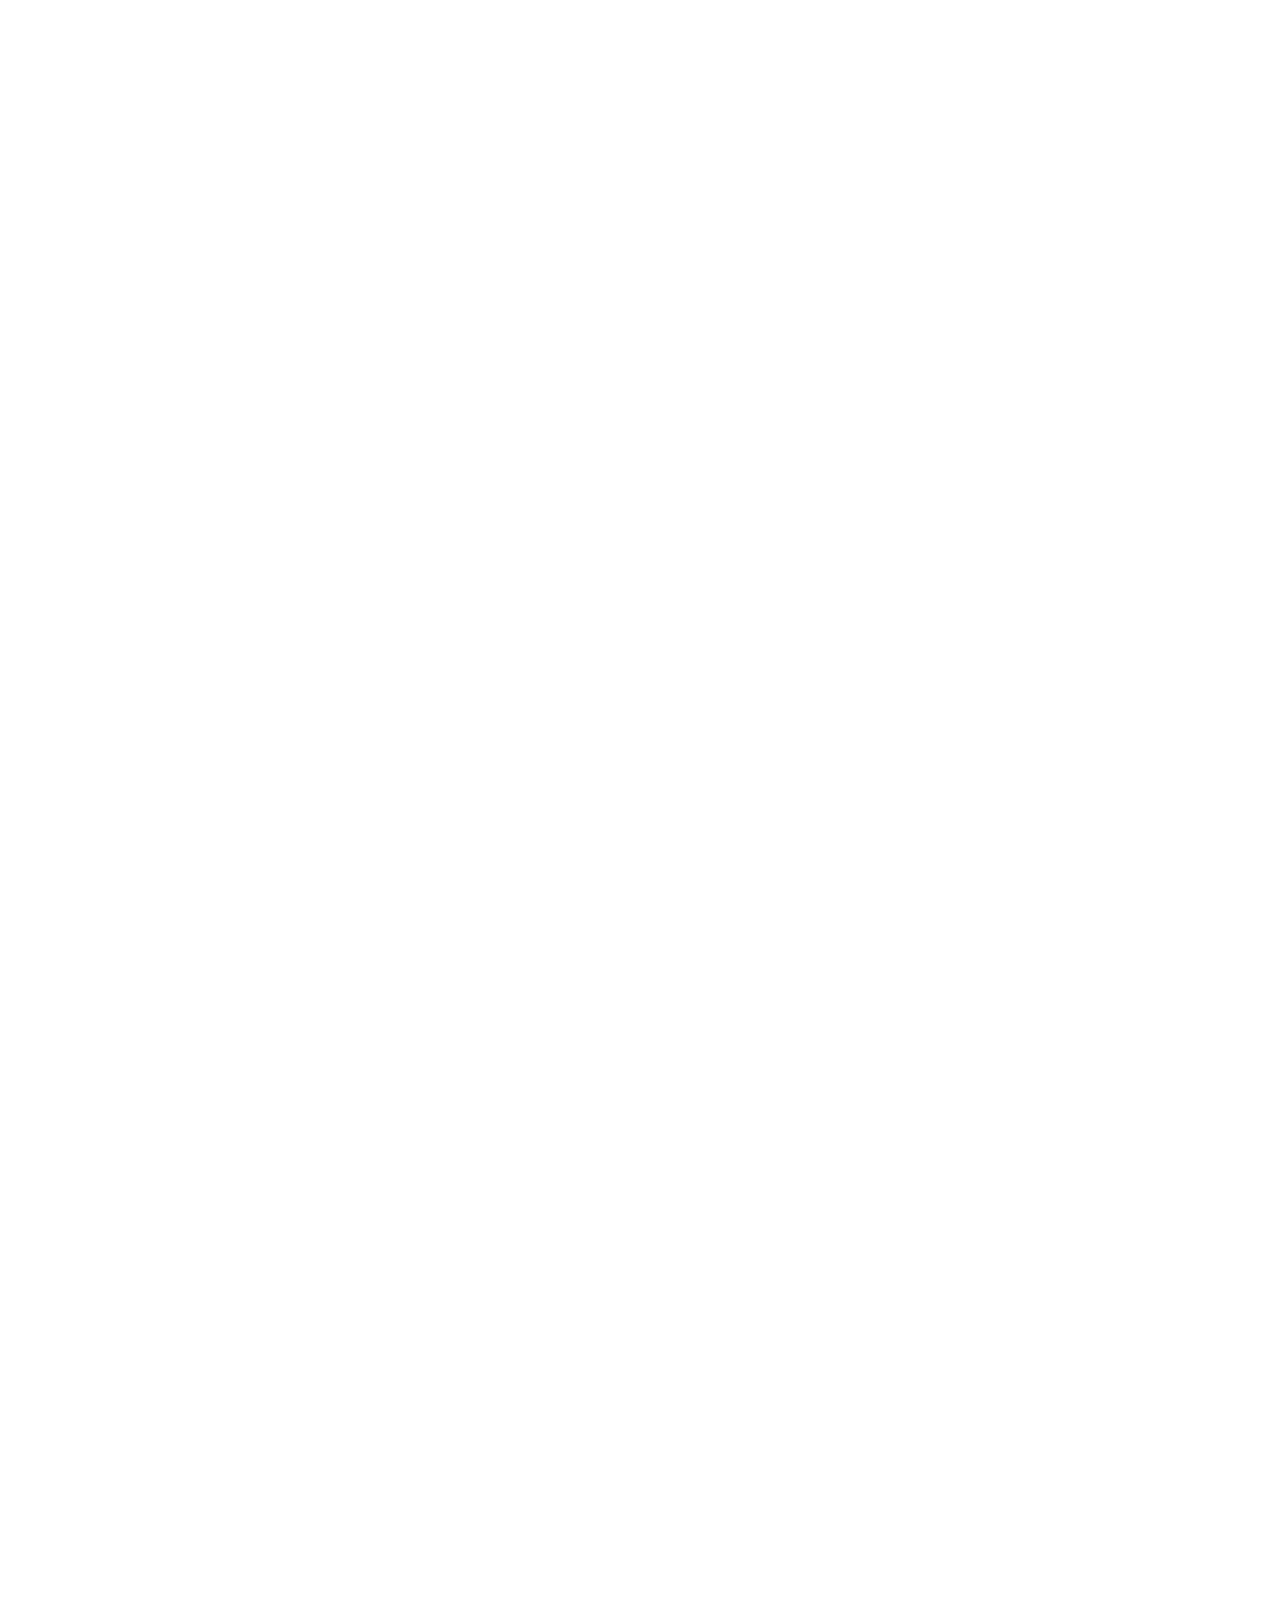
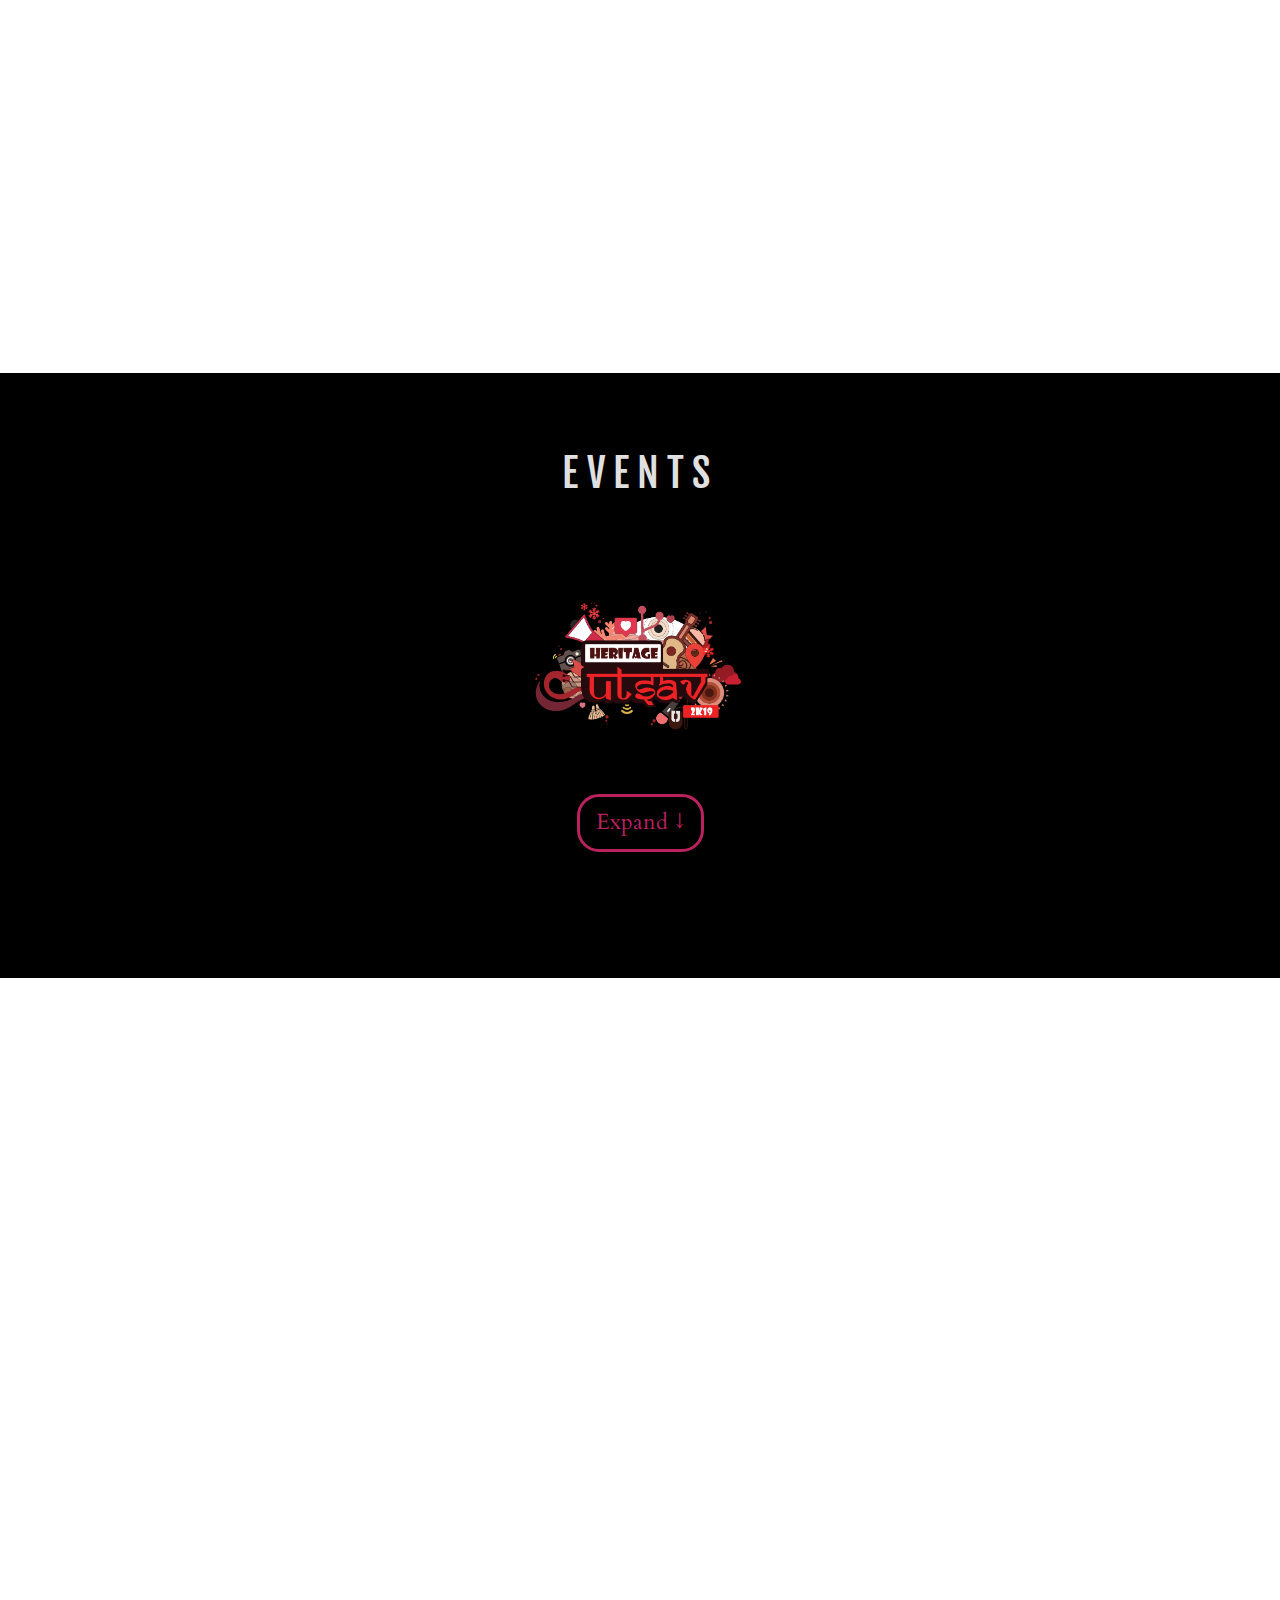
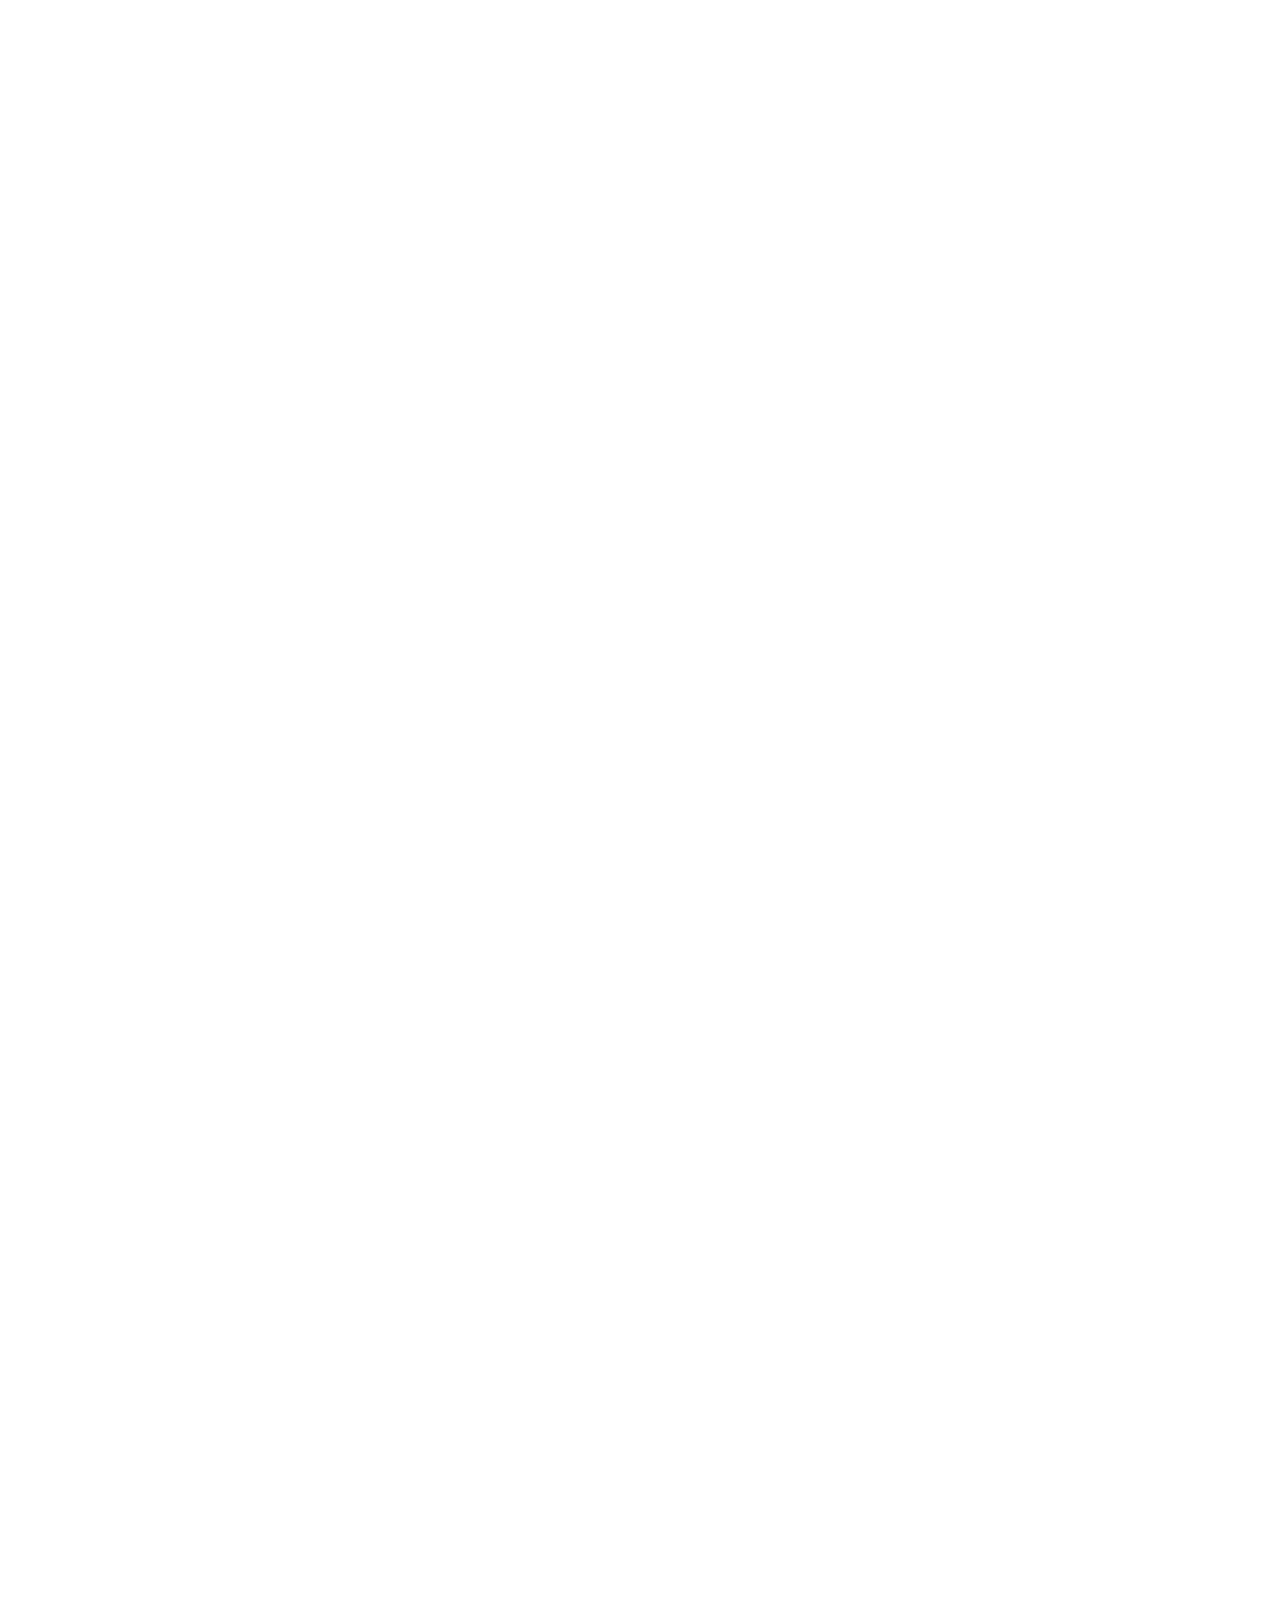
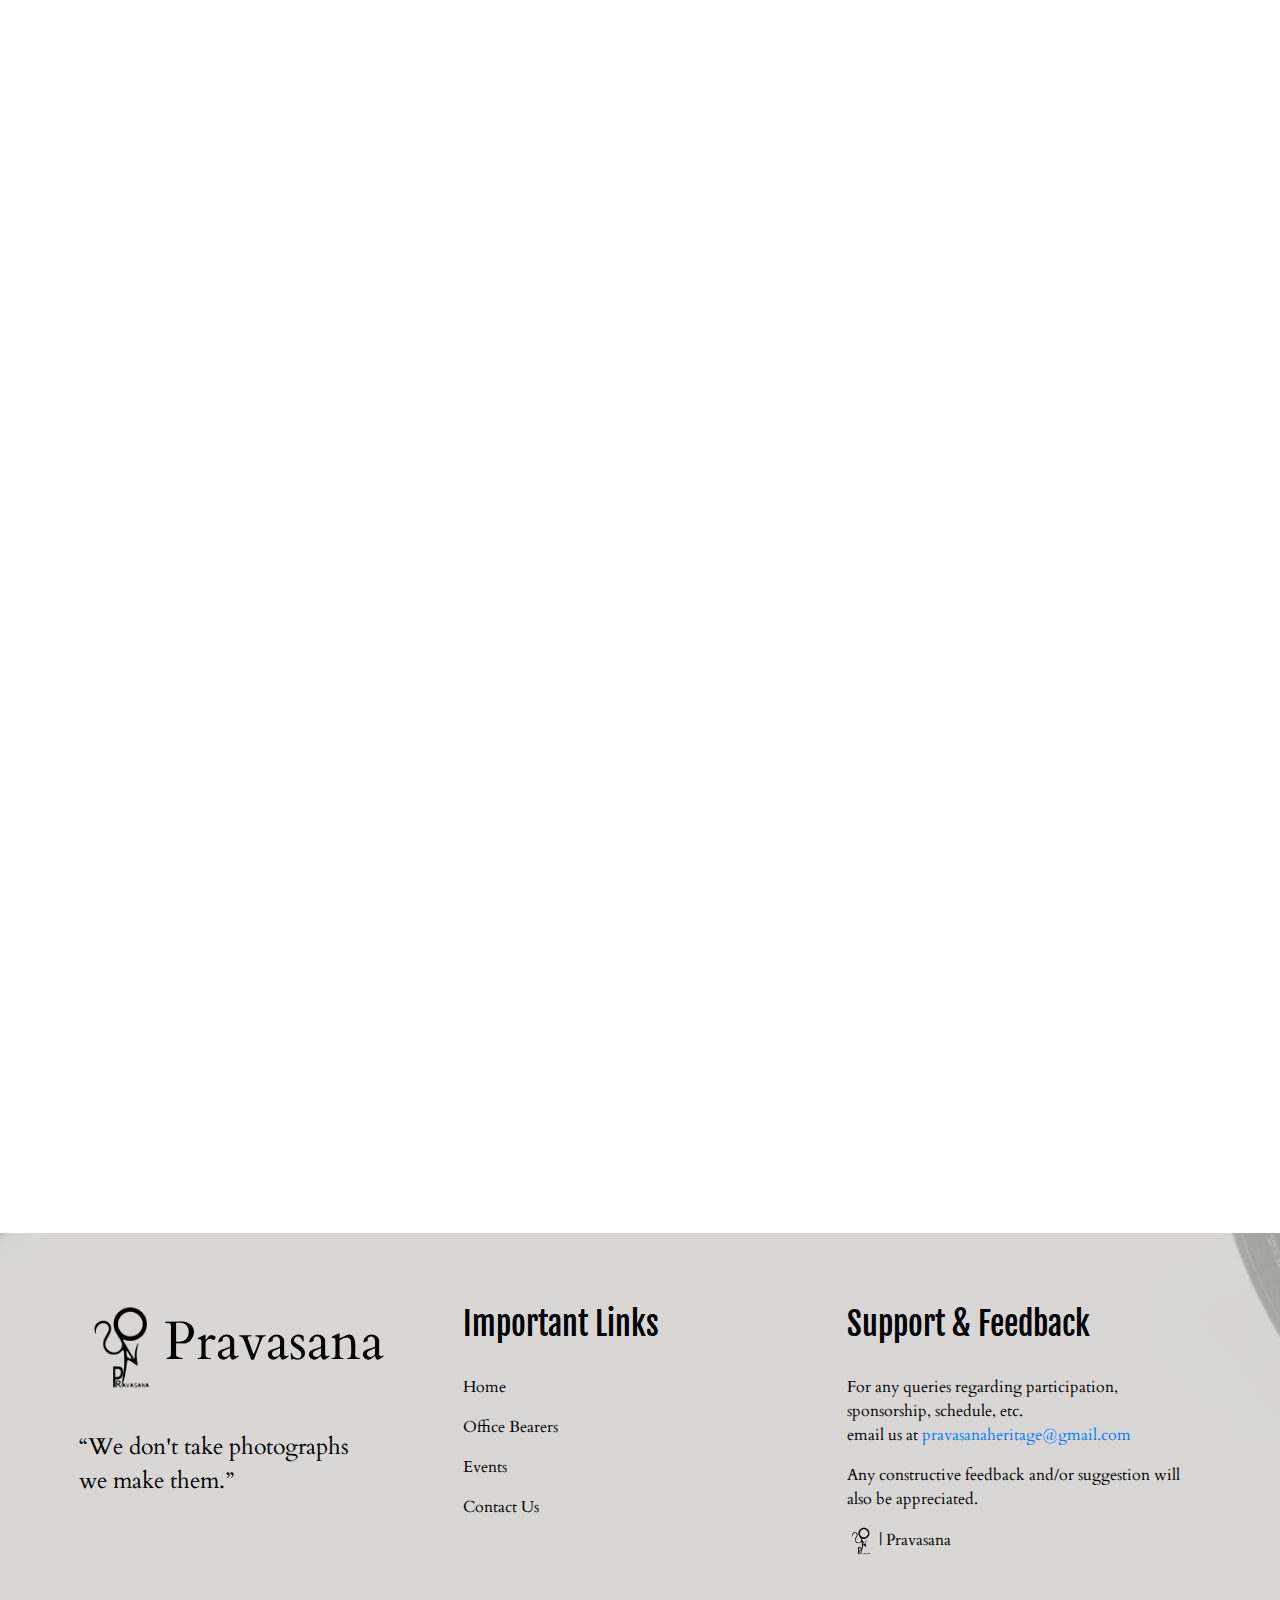
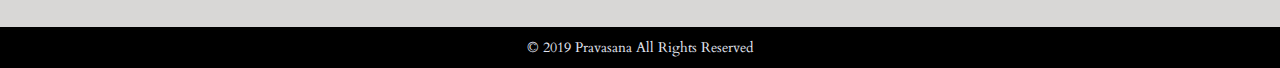
==== commit 3c40d48b: "compressed imgs" ====
--- a/index.html
+++ b/index.html
@@ -58,7 +58,7 @@
                     </div>
                 </div>
                 <div class="row">
-                    <div class="col-lg-12">
+                    <div class="col-lg-12" style="padding : 0;">
                         <div id="abt-cont" class="row about-sec">
                             <div class="col-lg-5 about-us-img">
                                 <img src="./sources/src4.jpg" alt="About Us img">
@@ -78,88 +78,7 @@
                                 </h4>
                             </div>
                         </div>
-
-                        <hr>
-
-                        <div id="abt-gall" class="row abt-gal">
-
-                            <div class="prev-endeavours col-lg-12">
-                                <h1>PREVIOUS ENDEAVOURS</h1>
-                            </div>
-
-                            <div class="col-lg-4 about-gallery">
-                                <h1>Photography</h1>
-                                <div class="row each-gallery">
-                                    <div class="col-lg-6">
-                                        <img src="./sources/src3.jpeg" alt="Gallery Img">
-                                    </div>
-                                    <div class="col-lg-6">
-                                        <img src="./sources/src3.jpeg" alt="Gallery Img">
-                                    </div>
-                                    <div class="col-lg-6">
-                                        <img src="./sources/src3.jpeg" alt="Gallery Img">
-                                    </div>
-                                    <div class="col-lg-6">
-                                        <img src="./sources/src3.jpeg" alt="Gallery Img">
-                                    </div>
-                                    <div class="col-lg-6">
-                                        <img src="./sources/src3.jpeg" alt="Gallery Img">
-                                    </div>
-                                    <div class="col-lg-6">
-                                        <img src="./sources/src3.jpeg" alt="Gallery Img">
-                                    </div>
-                                </div>
-                            </div>
-                            <div class="col-lg-4 about-gallery">
-                                <h1>Paintings</h1>
-                                <div class="row each-gallery">
-                                    <div class="col-lg-6">
-                                        <img src="./sources/src3.jpeg" alt="Gallery Img">
-                                    </div>
-                                    <div class="col-lg-6">
-                                        <img src="./sources/src3.jpeg" alt="Gallery Img">
-                                    </div>
-                                    <div class="col-lg-6">
-                                        <img src="./sources/src3.jpeg" alt="Gallery Img">
-                                    </div>
-                                    <div class="col-lg-6">
-                                        <img src="./sources/src3.jpeg" alt="Gallery Img">
-                                    </div>
-                                    <div class="col-lg-6">
-                                        <img src="./sources/src3.jpeg" alt="Gallery Img">
-                                    </div>
-                                    <div class="col-lg-6">
-                                        <img src="./sources/src3.jpeg" alt="Gallery Img">
-                                    </div>
-                                </div>
-                            </div>
-                            <div class="col-lg-4 about-gallery">
-                                <h1>Videography</h1>
-                                <div class="row each-gallery">
-                                    <div class="col-lg-6">
-                                        <img src="./sources/src3.jpeg" alt="Gallery Img">
-                                    </div>
-                                    <div class="col-lg-6">
-                                        <img src="./sources/src3.jpeg" alt="Gallery Img">
-                                    </div>
-                                    <div class="col-lg-6">
-                                        <img src="./sources/src3.jpeg" alt="Gallery Img">
-                                    </div>
-                                    <div class="col-lg-6">
-                                        <img src="./sources/src3.jpeg" alt="Gallery Img">
-                                    </div>
-                                    <div class="col-lg-6">
-                                        <img src="./sources/src3.jpeg" alt="Gallery Img">
-                                    </div>
-                                    <div class="col-lg-6">
-                                        <img src="./sources/src3.jpeg" alt="Gallery Img">
-                                    </div>
-                                </div>
-                            </div>
-
-                        </div>
-                    </div>
-
+                    </div>
                 </div>
             </div>
         </div>
@@ -178,6 +97,10 @@
                     </div>
                 </div>
                 <div class="row events-expand expanding">
+                    <div class="col-lg-12 paradiso">
+                        <h1>Cinema Paradiso 2019</h1>
+                    </div>
+
                     <div class="col-lg-12 events-card-cont">
                         <div class="event-card">
                             <h2>The War Of The Worlds</h2>
@@ -588,6 +511,142 @@
                         </div>
 
                     </div>
+
+                    <div class="col-lg-12 event-register">
+                        <center>
+                            <a href="http://heritageutsav.com"><button>Register Here</button></a>
+                        </center>
+                    </div>
+
+                </div>
+            </div>
+        </div>
+
+
+        <div class="row">
+            <div id="abt-gall" class="row abt-gal">
+
+                <div class="prev-endeavours col-lg-12" style="padding: 0;">
+                    <h1>PREVIOUS ENDEAVOURS</h1>
+                </div>
+
+                <div class="col-lg-4 about-gallery">
+                    <h1>Fanushi</h1>
+                    <div class="row each-gallery">
+                        <div class="col-lg-6">
+                            <img src="./sources/previous/fanushi/DSC_0756-min.JPG" alt="Gallery Img">
+                        </div>
+                        <div class="col-lg-6">
+                            <img src="./sources/previous/fanushi/DSC_0838-min.JPG" alt="Gallery Img">
+                        </div>
+                        <div class="col-lg-6">
+                            <img src="./sources/previous/fanushi/DSC_0842-min.JPG" alt="Gallery Img">
+                        </div>
+                        <div class="col-lg-6">
+                            <img src="./sources/previous/fanushi/FB_IMG_1541672663977-min.jpg" alt="Gallery Img">
+                        </div>
+                        <div class="col-lg-6">
+                            <img src="./sources/previous/fanushi/IMG_9115-01-min.jpeg" alt="Gallery Img">
+                        </div>
+                        <div class="col-lg-6">
+                            <img src="./sources/previous/fanushi/IMG_9120-01-min.jpeg" alt="Gallery Img">
+                        </div>
+                    </div>
+                </div>
+                <div class="col-lg-4 about-gallery">
+                    <h1>Jaago - Rong</h1>
+                    <div class="row each-gallery">
+                        <div class="col-lg-6">
+                            <img src="./sources/previous/jaago-rong/IMG_20180928_115603-min.jpg" alt="Gallery Img">
+                        </div>
+                        <div class="col-lg-6">
+                            <img src="./sources/previous/jaago-rong/_DSC7949-min.jpg" alt="Gallery Img">
+                        </div>
+                        <div class="col-lg-6">
+                            <img src="./sources/previous/jaago-rong/_DSC7954-min.jpg" alt="Gallery Img">
+                        </div>
+                        <div class="col-lg-6">
+                            <img src="./sources/previous/jaago-rong/_DSC7989-min.jpg" alt="Gallery Img">
+                        </div>
+                        <div class="col-lg-6">
+                            <img src="./sources/previous/jaago-rong/_DSC7990-min.jpg" alt="Gallery Img">
+                        </div>
+                        <div class="col-lg-6">
+                            <img src="./sources/previous/jaago-rong/_DSC7991-min.jpg" alt="Gallery Img">
+                        </div>
+                    </div>
+                </div>
+                <div class="col-lg-4 about-gallery">
+                    <h1>Prothoma</h1>
+                    <div class="row each-gallery">
+                        <div class="col-lg-6">
+                            <img src="./sources/previous/prothoma/IMG_4800-min.JPG" alt="Gallery Img">
+                        </div>
+                        <div class="col-lg-6">
+                            <img src="./sources/previous/prothoma/IMG_4970-min.JPG" alt="Gallery Img">
+                        </div>
+                        <div class="col-lg-6">
+                            <img src="./sources/previous/prothoma/IMG_5025-min.JPG" alt="Gallery Img">
+                        </div>
+                        <div class="col-lg-6">
+                            <img src="./sources/previous/prothoma/IMG_5030-min.JPG" alt="Gallery Img">
+                        </div>
+                        <div class="col-lg-6">
+                            <img src="./sources/previous/prothoma/IMG_5044-min.JPG" alt="Gallery Img">
+                        </div>
+                        <div class="col-lg-6">
+                            <img src="./sources/previous/prothoma/IMG_5057-min.JPG" alt="Gallery Img">
+                        </div>
+                    </div>
+                </div>
+                <div class="col-lg-4 about-gallery">
+                    <h1>Lensation</h1>
+                    <div class="row each-gallery">
+                        <div class="col-lg-6">
+                            <img src="./sources/previous/lensation/DSC_0620-min.JPG" alt="Gallery Img">
+                        </div>
+                        <div class="col-lg-6">
+                            <img src="./sources/previous/lensation/DSC_0653-min.JPG" alt="Gallery Img">
+                        </div>
+                        <div class="col-lg-6">
+                            <img src="./sources/previous/lensation/DSC_0619-min.JPG" alt="Gallery Img">
+                        </div>
+                        <!--div class="col-lg-6">
+                            <img src="./sources/previous/lensation/WhatsApp Image 2019-03-20 at 6.03.25 PM.jpeg" alt="Gallery Img">
+                        </div-->
+                        <div class="col-lg-6">
+                            <img src="./sources/previous/lensation/WhatsApp Image 2019-03-20 at 6.03.25 PM-min.jpeg" alt="Gallery Img">
+                        </div>
+                    </div>
+                </div>
+                <div class="col-lg-8 about-gallery">
+                    <h1>Ashiwini</h1>
+                    <br><br>
+                    <div class="row each-gallery">
+                        <!--div class="col-lg-4"></div>
+                        <div class="col-lg-4">
+                            <img src="./sources/previous/ashiwini/IMG_5141.JPG" alt="Gallery Img">
+                        </div>
+                        <div class="col-lg-4"></div-->
+                        <div class="col-lg-12">
+                            <iframe width="100%" height="650" src="https://www.youtube.com/embed/93oeFzauauE" frameborder="0" allow="accelerometer; autoplay; encrypted-media; gyroscope; picture-in-picture" allowfullscreen></iframe>
+                        </div>
+                    </div>
+                </div>
+
+            </div>
+
+            <div id="our-coll" class="col-lg-12 our-collab">
+                <div class="row">
+                    <div class="col-lg-12 our-collab-header">
+                        <h1>OUR SPONSOR</h1>
+                    </div>
+                </div>
+                <div class="row">
+                    <div class="col-lg-12 our-sponsor-logo">
+                        <a href="www.hostsect.net"><img src="./sources/hostsect logo png.png" alt="Host Sect Logo"></a>&nbsp;&nbsp;&nbsp;&nbsp;
+                        <!--h1>Shutter </br> <span style="font-size:2.5vh;">(Photography Workshop)</span></h1-->
+                    </div>
                 </div>
             </div>
         </div>
@@ -596,7 +655,7 @@
             <div id="our-coll" class="col-lg-12 our-collab">
                 <div class="row">
                     <div class="col-lg-12 our-collab-header">
-                        <h1>OUR COLLABORATORS</h1>
+                        <h1>OUR COLLABORATOR</h1>
                     </div>
                 </div>
                 <div class="row">
@@ -663,7 +722,7 @@
                 <div class="col-lg-4">
                     <h2 class="footer-head">Support & Feedback</h2>
                     <br>
-                    <p>For any queries regarding participation, sponsorship, schedule, etc. <br> email us at <a href="">pravasana@gmail.com</a></p>
+                    <p>For any queries regarding participation, sponsorship, schedule, etc. <br> email us at <a href="">pravasanaheritage@gmail.com</a></p>
                     <p>Any constructive feedback and/or suggestion will also be appreciated.</p>
                     <span class="footerLogo"><img src="./sources/pravasana_logo.png" alt="Pravasana Logo" width="28px"> <p style="display:inline;" >| Pravasana</p></span>
                 </div>
--- a/css/styles.css
+++ b/css/styles.css
@@ -107,7 +107,6 @@
 .about-us {
     min-height: 100vh;
     background-color: white;
-    margin-bottom: 10vh;
 }
 
 .about-us-header {
@@ -153,12 +152,13 @@
     padding: 0;
     min-height: 25vh;
     transition: 0.4s;
+    background-color: rgb(230, 230, 230);
     border-left: 1px solid rgb(230, 230, 230);
     border-right: 1px solid rgb(230, 230, 230);
 }
 
 .about-gallery:hover {
-    background-color: rgb(230, 230, 230);
+    background-color: white;
 }
 
 .about-gallery h1 {
@@ -224,7 +224,6 @@
 
 .event-utsav {
     min-height: 25vh;
-    background-color: #000000;
     color: rgb(224, 224, 224);
     display: flex;
     align-items: center;
@@ -233,17 +232,40 @@
 }
 
 .event-utsav img {
-    width: 25vh;
+    width: 28vh;
 }
 
 .event-utsav button {
     border: 0;
     color: rgb(185, 34, 92);
     border-radius: 22px;
+    border: 3px solid rgb(185, 34, 92);
+    background-color: #e3e6f200;
+    padding: 10px 16px;
+    margin-bottom: 10vh;
+    font-size: 2.4vh;
+    font-weight: 500;
+    font-family: 'Cardo', serif;
+}
+
+.event-register button {
+    border: 0;
+    color: white;
     border: 2px solid rgb(185, 34, 92);
-    background-color: #e3e6f200;
-    padding: 10px 15px;
+    background-color: #000000;
+    padding: 20px 25px;
+    font-size: 2.5vh;
     margin-bottom: 10vh;
+    font-family: 'Fjalla One', sans-serif;
+    -webkit-box-shadow: 3px 6px 28px -7px rgba(0,0,0,0.75);
+    -moz-box-shadow: 3px 6px 28px -7px rgba(0,0,0,0.75);
+    box-shadow: 3px 6px 28px -7px rgba(0, 0, 0, 0.918);
+}
+
+.paradiso h1 {
+    margin: 5vh;
+    font-size: 5vh;
+    text-align: center;
     font-family: 'Cardo', serif;
 }
 
@@ -330,7 +352,7 @@
 }
 
 .our-collab-header {
-    margin: 5vh 2vw;
+    margin: 5vh 0vw;
     min-height: 15vh;
     width: 100%;
     display: flex;
@@ -409,6 +431,21 @@
     font-family: 'Cardo', serif;
 }
 
+.our-sponsor-logo {
+    min-height: 20vh;
+    width: 100%;
+    margin: 0 auto;
+    text-align: center;
+    display: flex;
+    align-items: center;
+    justify-content: center;
+}
+
+.our-sponsor-logo img {
+    width: 100%;
+    height: 14vh;
+}
+
 /**/
 
 
@@ -505,6 +542,7 @@
     }
 
     .each-gallery img {
+        width: 100%;
         margin: 2vh 0vw;
     }
 
@@ -586,6 +624,8 @@
     }
 
     .each-gallery img {
+        width: 100%;
+        height: 28vh;
         margin: 5vh 2vw;
     }
 
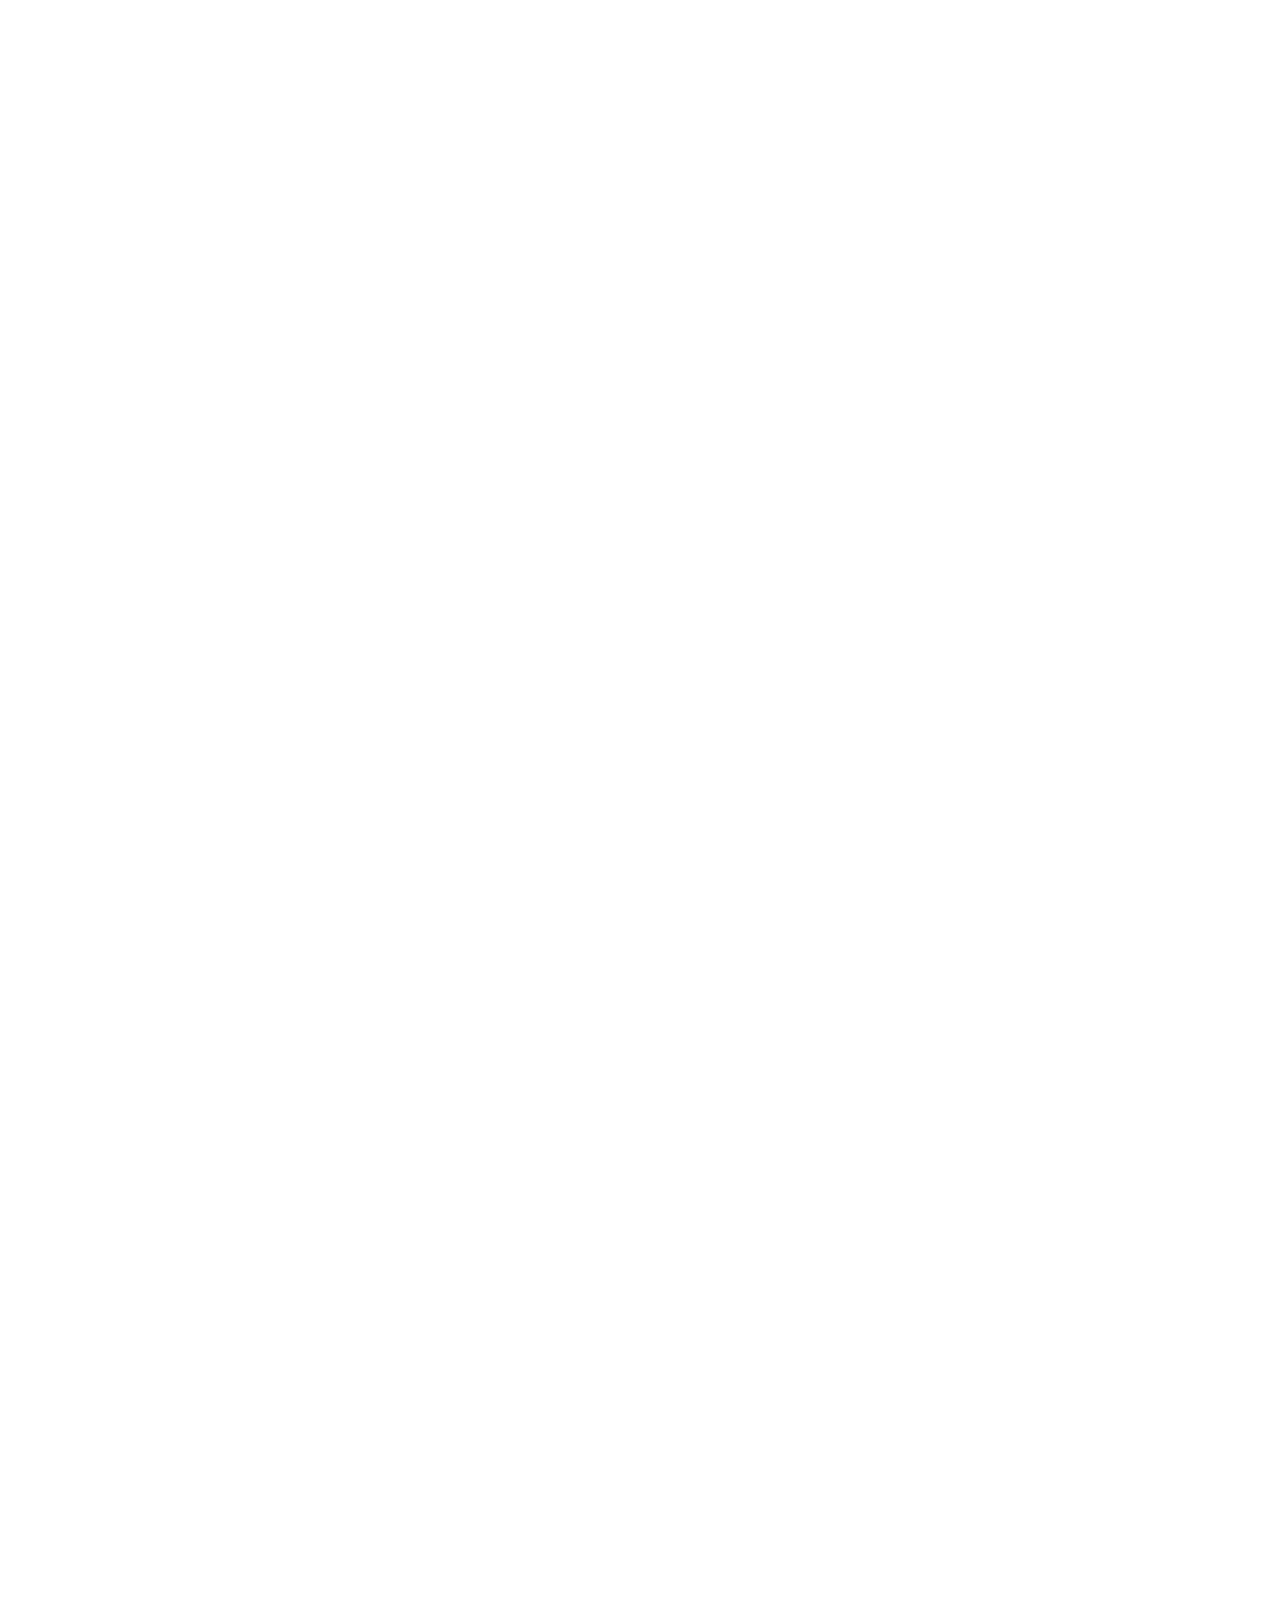
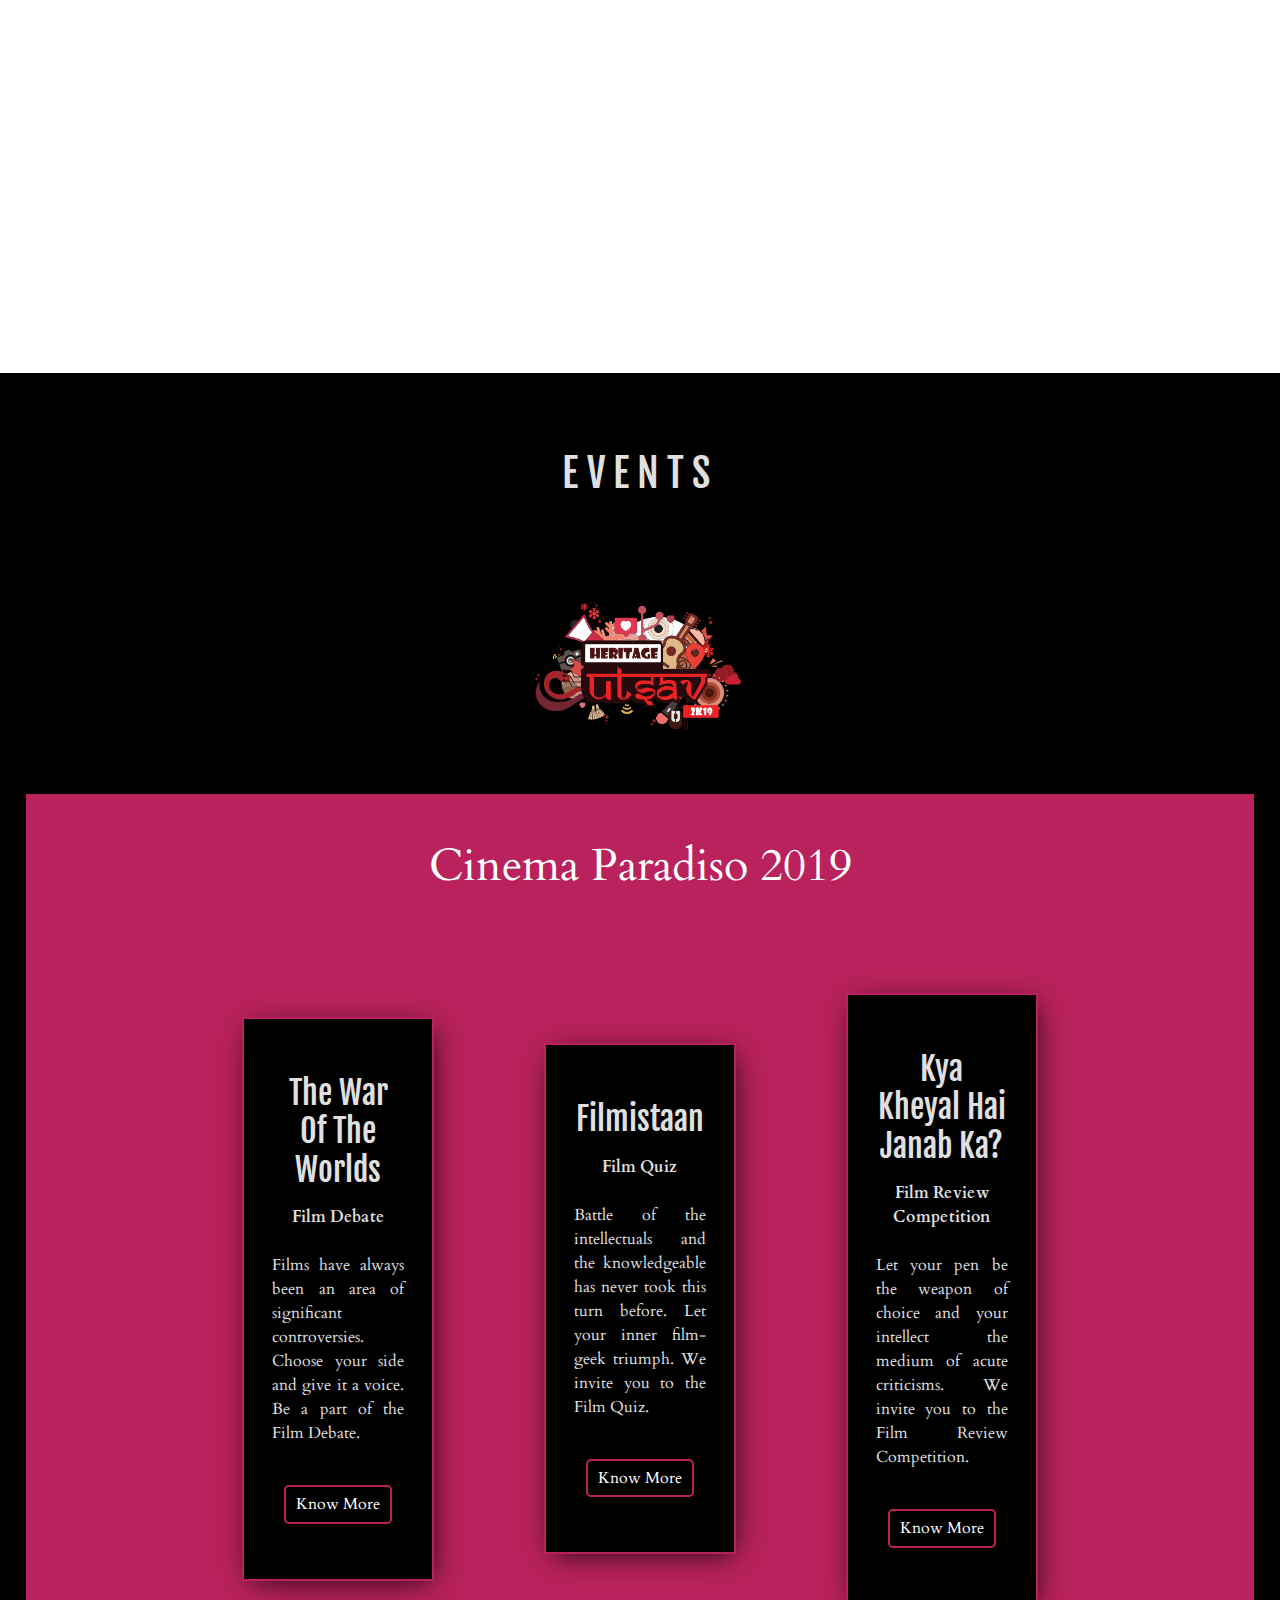
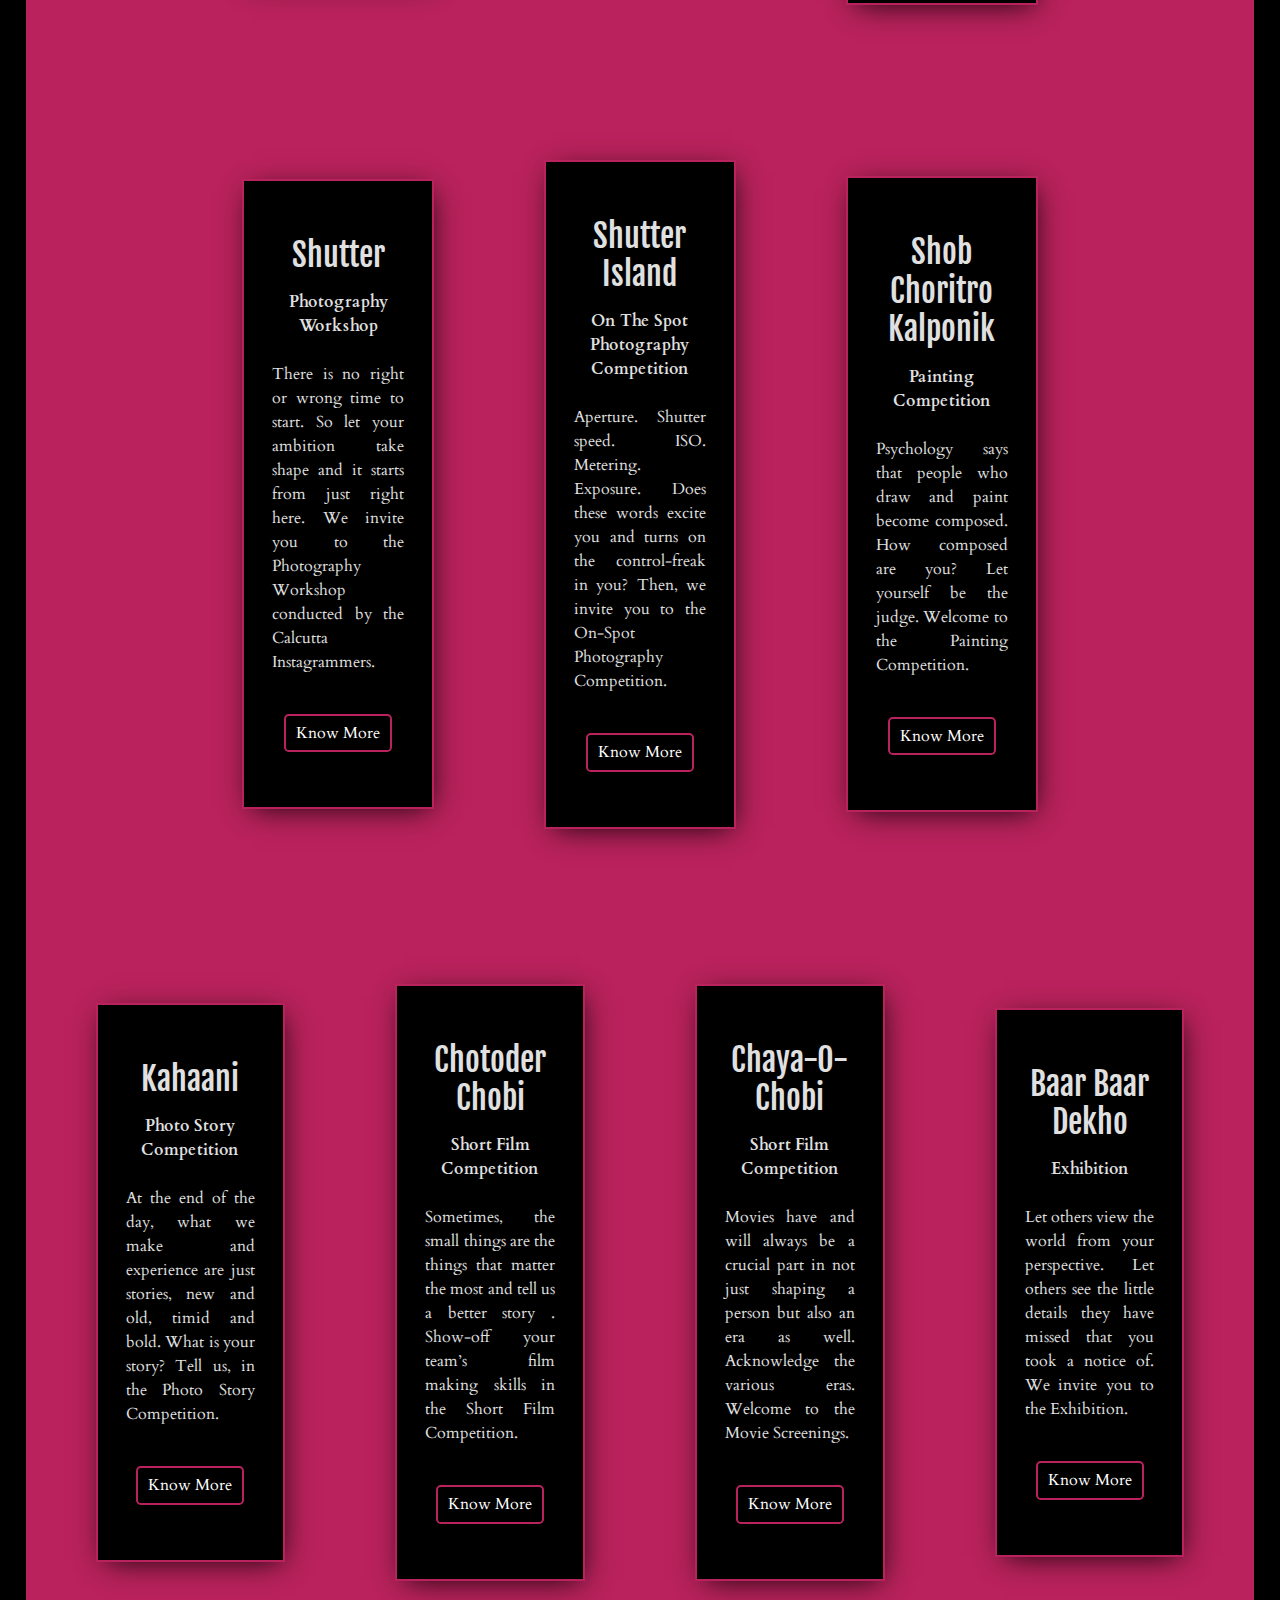
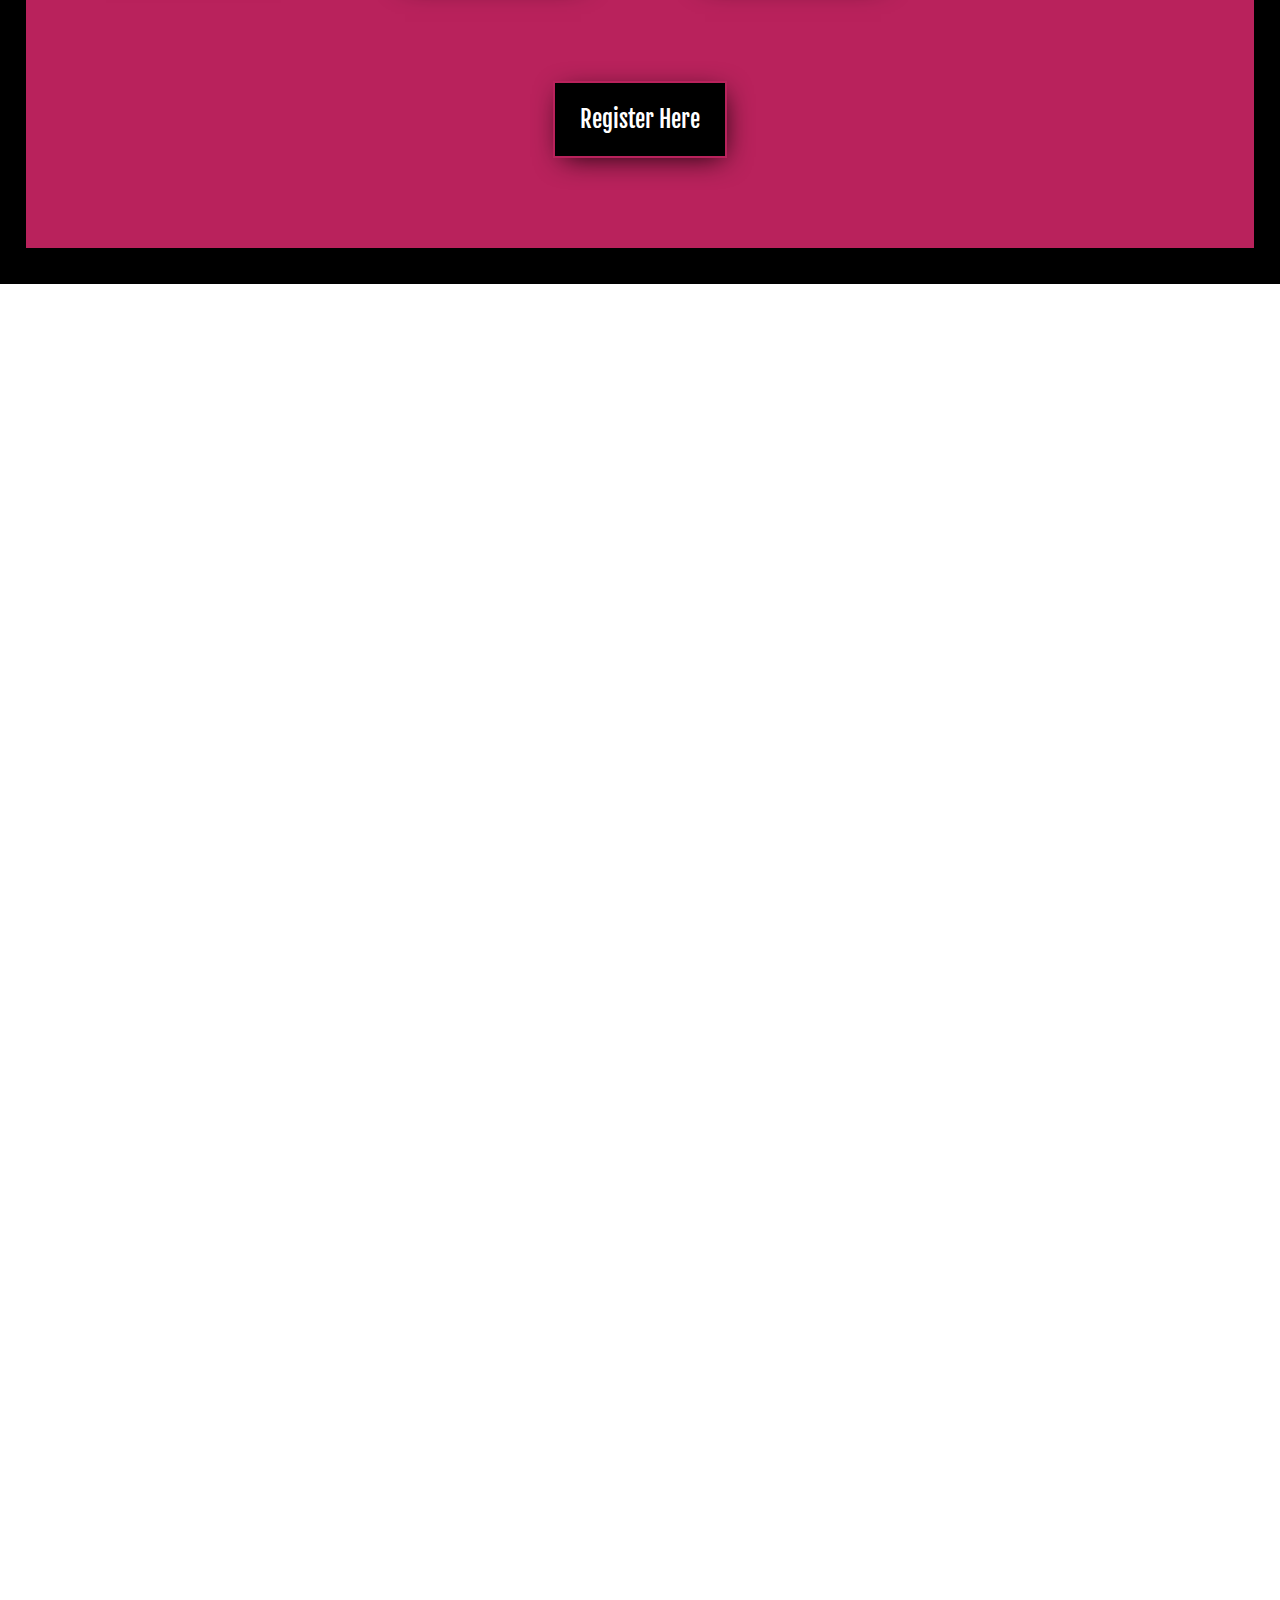
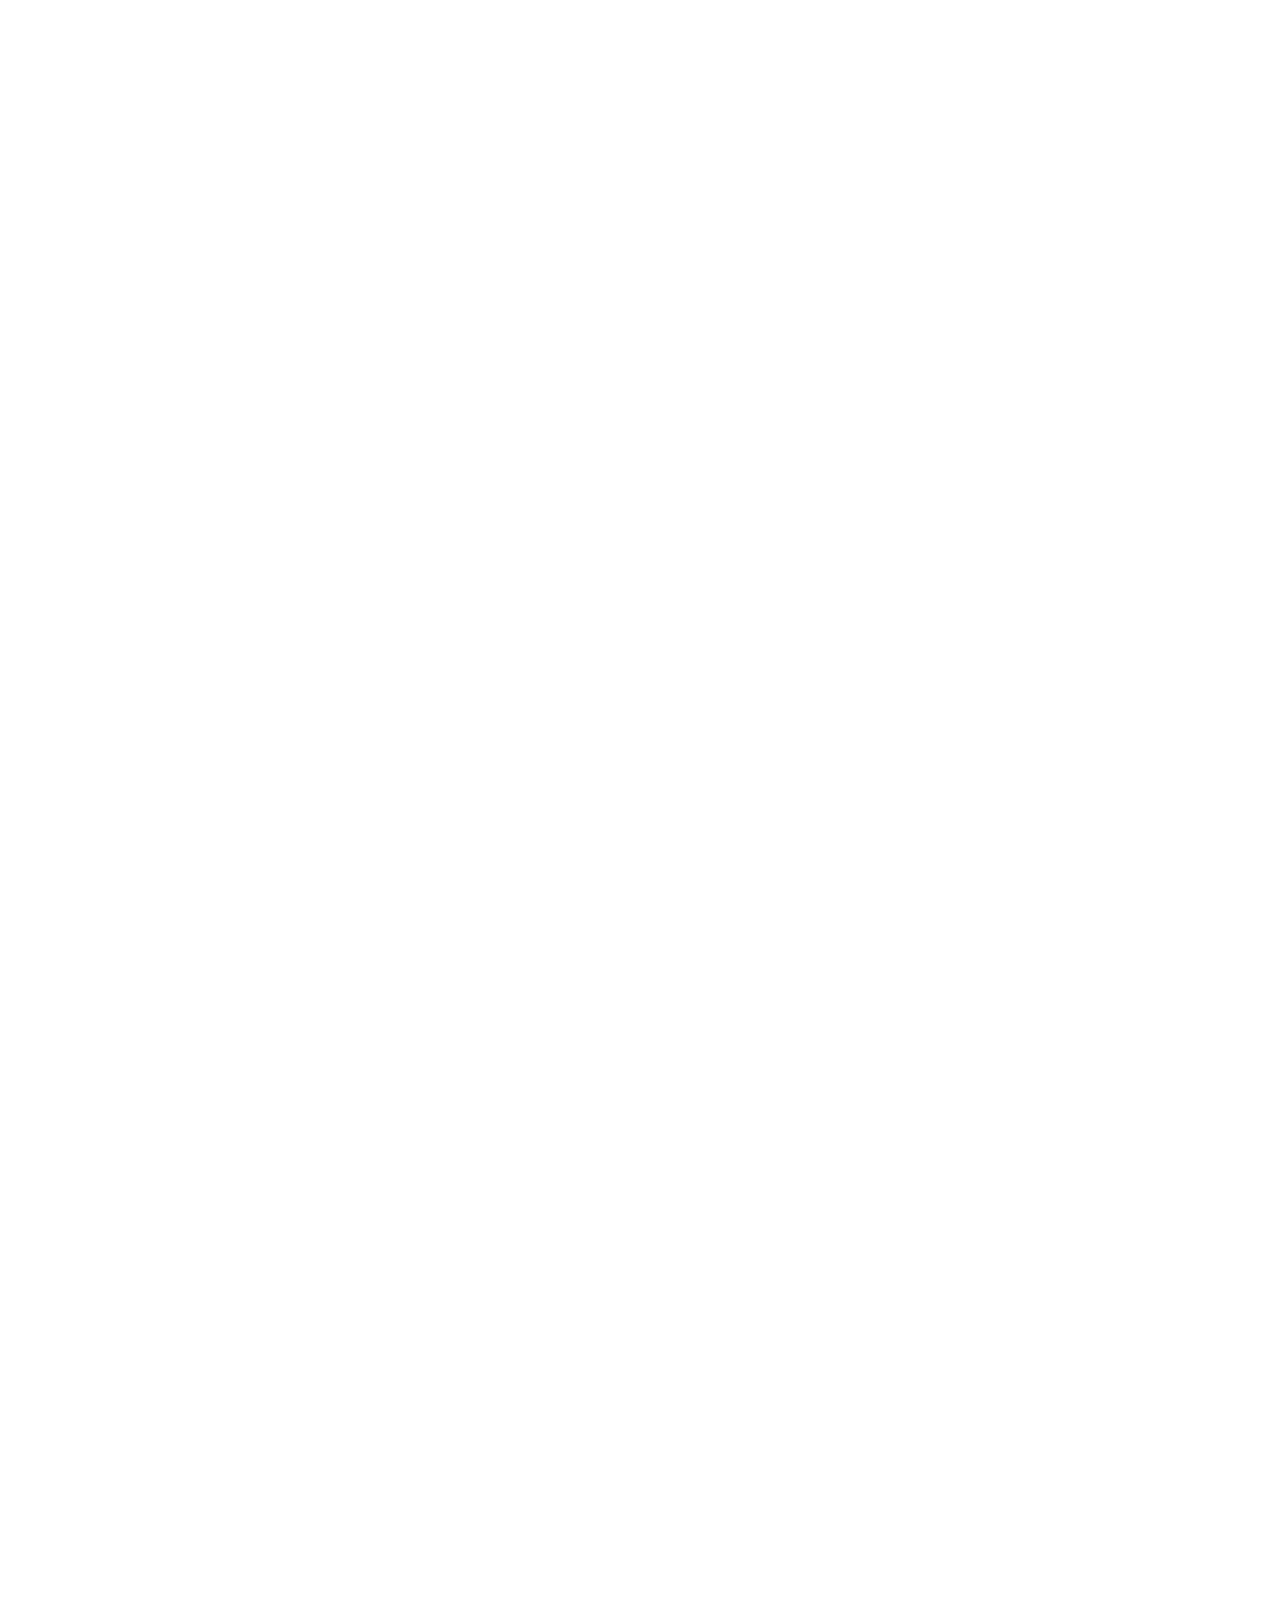
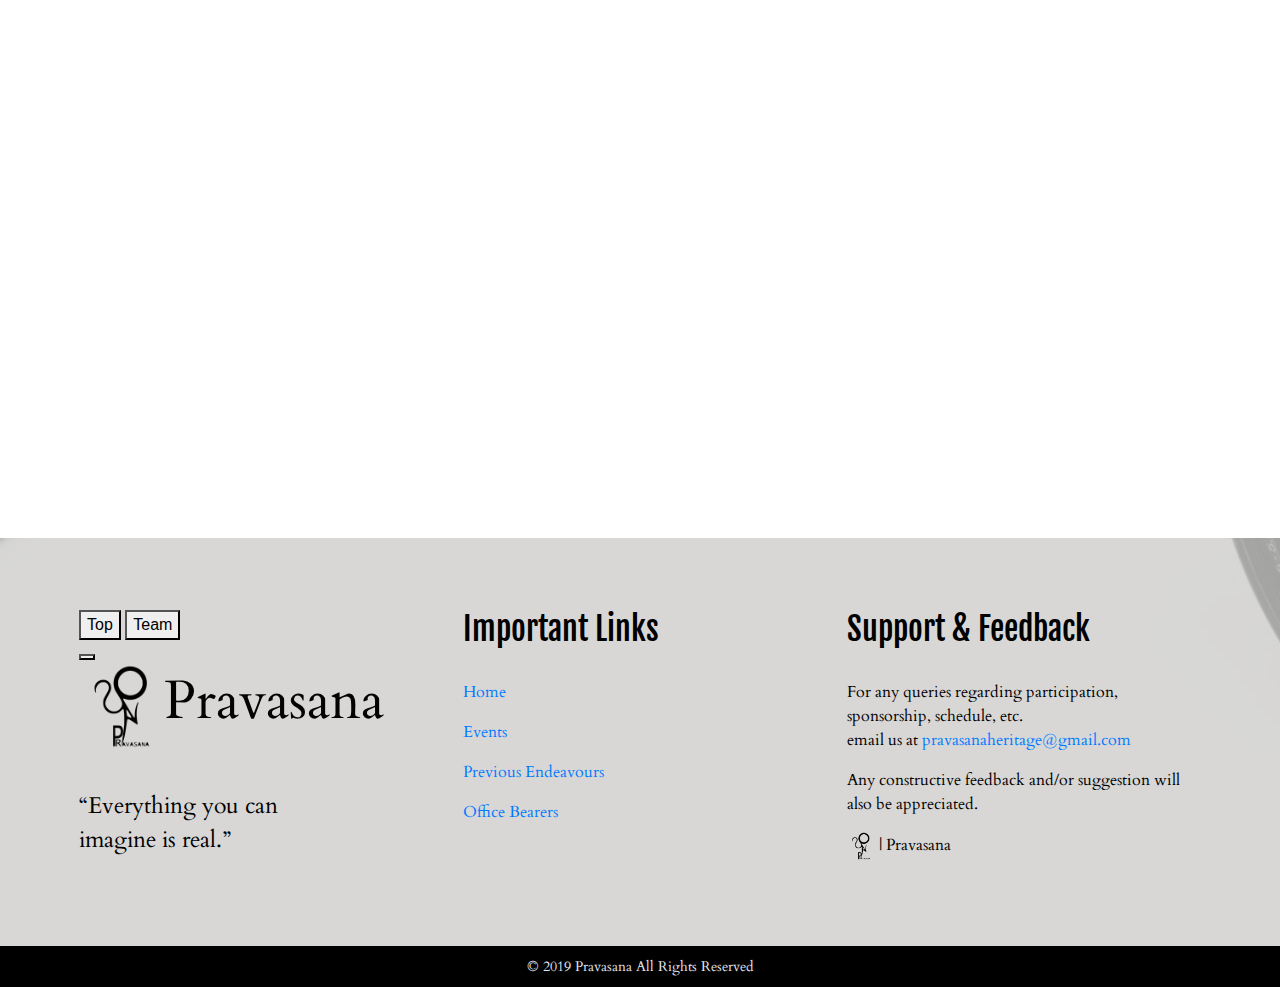
==== commit 20b751dd: "final commit" ====
--- a/index.html
+++ b/index.html
@@ -4,6 +4,12 @@
     <meta charset="UTF-8">
     <meta name="viewport" content="width=device-width, initial-scale=1.0">
     <meta http-equiv="X-UA-Compatible" content="ie=edge">
+    <meta name="description" content="Pravasana is the official , photography , painting
+    and videography club of Heritage Institute of Technology,
+    Kolkata. Since its advent , Pravasana has been actively
+    taking part in various college events across the country
+    and has helped the college host its various remarkable
+    events.">
     <title>Pravasana | Home</title>
     <link rel="icon" type="image/ico" href="sources/pravasana_logo.png" />
 
@@ -17,6 +23,9 @@
     <script src="//cdnjs.cloudflare.com/ajax/libs/ScrollMagic/2.0.6/ScrollMagic.min.js"></script>
     <script src="//cdnjs.cloudflare.com/ajax/libs/ScrollMagic/2.0.6/plugins/debug.addIndicators.min.js"></script>
 
+    <!-- font awesome CDN -->
+    <link rel="stylesheet" href="https://use.fontawesome.com/releases/v5.7.2/css/all.css" integrity="sha384-fnmOCqbTlWIlj8LyTjo7mOUStjsKC4pOpQbqyi7RrhN7udi9RwhKkMHpvLbHG9Sr" crossorigin="anonymous">
+
     <!-- google fonts cdn -->
     <link href="https://fonts.googleapis.com/css?family=Fjalla+One" rel="stylesheet">
     <link href="https://fonts.googleapis.com/css?family=Cardo" rel="stylesheet">
@@ -33,7 +42,7 @@
 
     <div class="container-fluid" style="padding: 0px;">
 
-        <div class="row">
+        <div id="header" class="row">
             <div class="col-lg-12 landing">
                 <div class="landing-logo">
                     <div class="landing-img">
@@ -83,7 +92,7 @@
             </div>
         </div>
 
-        <div class="row events">
+        <div id="our-events" class="row events">
             <div class="col-lg-12" style="padding: 0px;">
                 <div class="row">
                     <div class="col-lg-12 events-header">
@@ -93,10 +102,9 @@
                 <div class="row">
                     <div class="col-lg-12 event-utsav">
                         <img src="./sources/logo.png" alt="">
-                        <button>Expand ↓</button>
-                    </div>
-                </div>
-                <div class="row events-expand expanding">
+                    </div>
+                </div>
+                <div class="row expanding">
                     <div class="col-lg-12 paradiso">
                         <h1>Cinema Paradiso 2019</h1>
                     </div>
@@ -523,10 +531,10 @@
         </div>
 
 
-        <div class="row">
+        <div id="prev-end" class="row">
             <div id="abt-gall" class="row abt-gal">
 
-                <div class="prev-endeavours col-lg-12" style="padding: 0;">
+                <div class="prev-endeavours col-lg-12" style="padding: 10px;">
                     <h1>PREVIOUS ENDEAVOURS</h1>
                 </div>
 
@@ -621,7 +629,7 @@
                 </div>
                 <div class="col-lg-8 about-gallery">
                     <h1>Ashiwini</h1>
-                    <br><br>
+                    <br>
                     <div class="row each-gallery">
                         <!--div class="col-lg-4"></div>
                         <div class="col-lg-4">
@@ -644,8 +652,7 @@
                 </div>
                 <div class="row">
                     <div class="col-lg-12 our-sponsor-logo">
-                        <a href="www.hostsect.net"><img src="./sources/hostsect logo png.png" alt="Host Sect Logo"></a>&nbsp;&nbsp;&nbsp;&nbsp;
-                        <!--h1>Shutter </br> <span style="font-size:2.5vh;">(Photography Workshop)</span></h1-->
+                        <a href="https://www.hostsect.net/" target="_blank"><img src="./sources/hostsect logo png.png" alt="Host Sect Logo"></a>&nbsp;&nbsp;&nbsp;&nbsp;
                     </div>
                 </div>
             </div>
@@ -663,43 +670,6 @@
                         <img src="./sources/cal_ig.jpeg" alt="Calcutta IG'ers Logo"> &nbsp;&nbsp;&nbsp;&nbsp;
                         <h1>Shutter </br> <span style="font-size:2.5vh;">(Photography Workshop)</span></h1>
                     </div>
-                    <!--div class="col-lg-12 our-collab-igers">
-                        <div class="collab-card">
-                            <img src="./sources/sammaya.png" alt="">
-                            <div class="collab-desc">
-                                <h1>Sample Name</h1>
-                                <h4>Sample Desc</h4>
-                            </div>
-                        </div>
-                        <div class="collab-card">
-                            <img src="./sources/anamitra.jpeg" alt="">
-                            <div class="collab-desc">
-                                <h1>Sample Name</h1>
-                                <h4>Sample Desc</h4>
-                            </div>
-                        </div>
-                        <div class="collab-card">
-                            <img src="./sources/shubhayu.jpeg" alt="">
-                            <div class="collab-desc">
-                                <h1>Sample Name</h1>
-                                <h4>Sample Desc</h4>
-                            </div>
-                        </div>
-                        <div class="collab-card">
-                            <img src="./sources/sammaya.png" alt="">
-                            <div class="collab-desc">
-                                <h1>Sample Name</h1>
-                                <h4>Sample Desc</h4>
-                            </div>
-                        </div>
-                        <div class="collab-card">
-                            <img src="./sources/sammaya.png" alt="">
-                            <div class="collab-desc">
-                                <h1>Sample Name</h1>
-                                <h4>Sample Desc</h4>
-                            </div>
-                        </div>
-                    </div-->
                 </div>
             </div>
         </div>
@@ -707,17 +677,29 @@
         <footer style="width:100%;">
             <div class="row foot1">
                 <div class="col-lg-4">
+
+                    <div id="nav-butts" class="hide-nav-butt">
+                        <a href="#header">
+                            <button id="the-top"><i class="fas fa-arrow-up"></i> Top</button>
+                        </a>
+                        <a href="./our-team.html">
+                            <button id="the-home"><i class="fas fa-users"></i> Team</button>
+                        </a>
+                    </div>
+
+                    <button id="top-button"><i class="fas fa-bars"></i></button>
+
                     <h2 class="footer-head1"><img src="./sources/pravasana_logo.png" alt="Pravasana Logo" width="85px">Pravasana</h2>
                     <p style="font-size: 2.5vh;"></br>
-                    &ldquo;We don't take photographs</br>we make them.&rdquo;</p>
+                    &ldquo;Everything you can</br>imagine is real.&rdquo;</p>
                 </div>
                 <div class="col-lg-4">
                     <h2 class="footer-head">Important Links</h2>
                     <br>
-                    <p>Home</p>
-                    <p>Office Bearers</p>
-                    <p>Events</p>
-                    <p>Contact Us</p>
+                    <a href="#header"><p>Home</p></a>
+                    <a href="#our-events"><p>Events</p></a>
+                    <a href="#prev-end"><p>Previous Endeavours</p></a>
+                    <a href="./our-team.html#the-team"><p>Office Bearers</p></a>
                 </div>
                 <div class="col-lg-4">
                     <h2 class="footer-head">Support & Feedback</h2>
